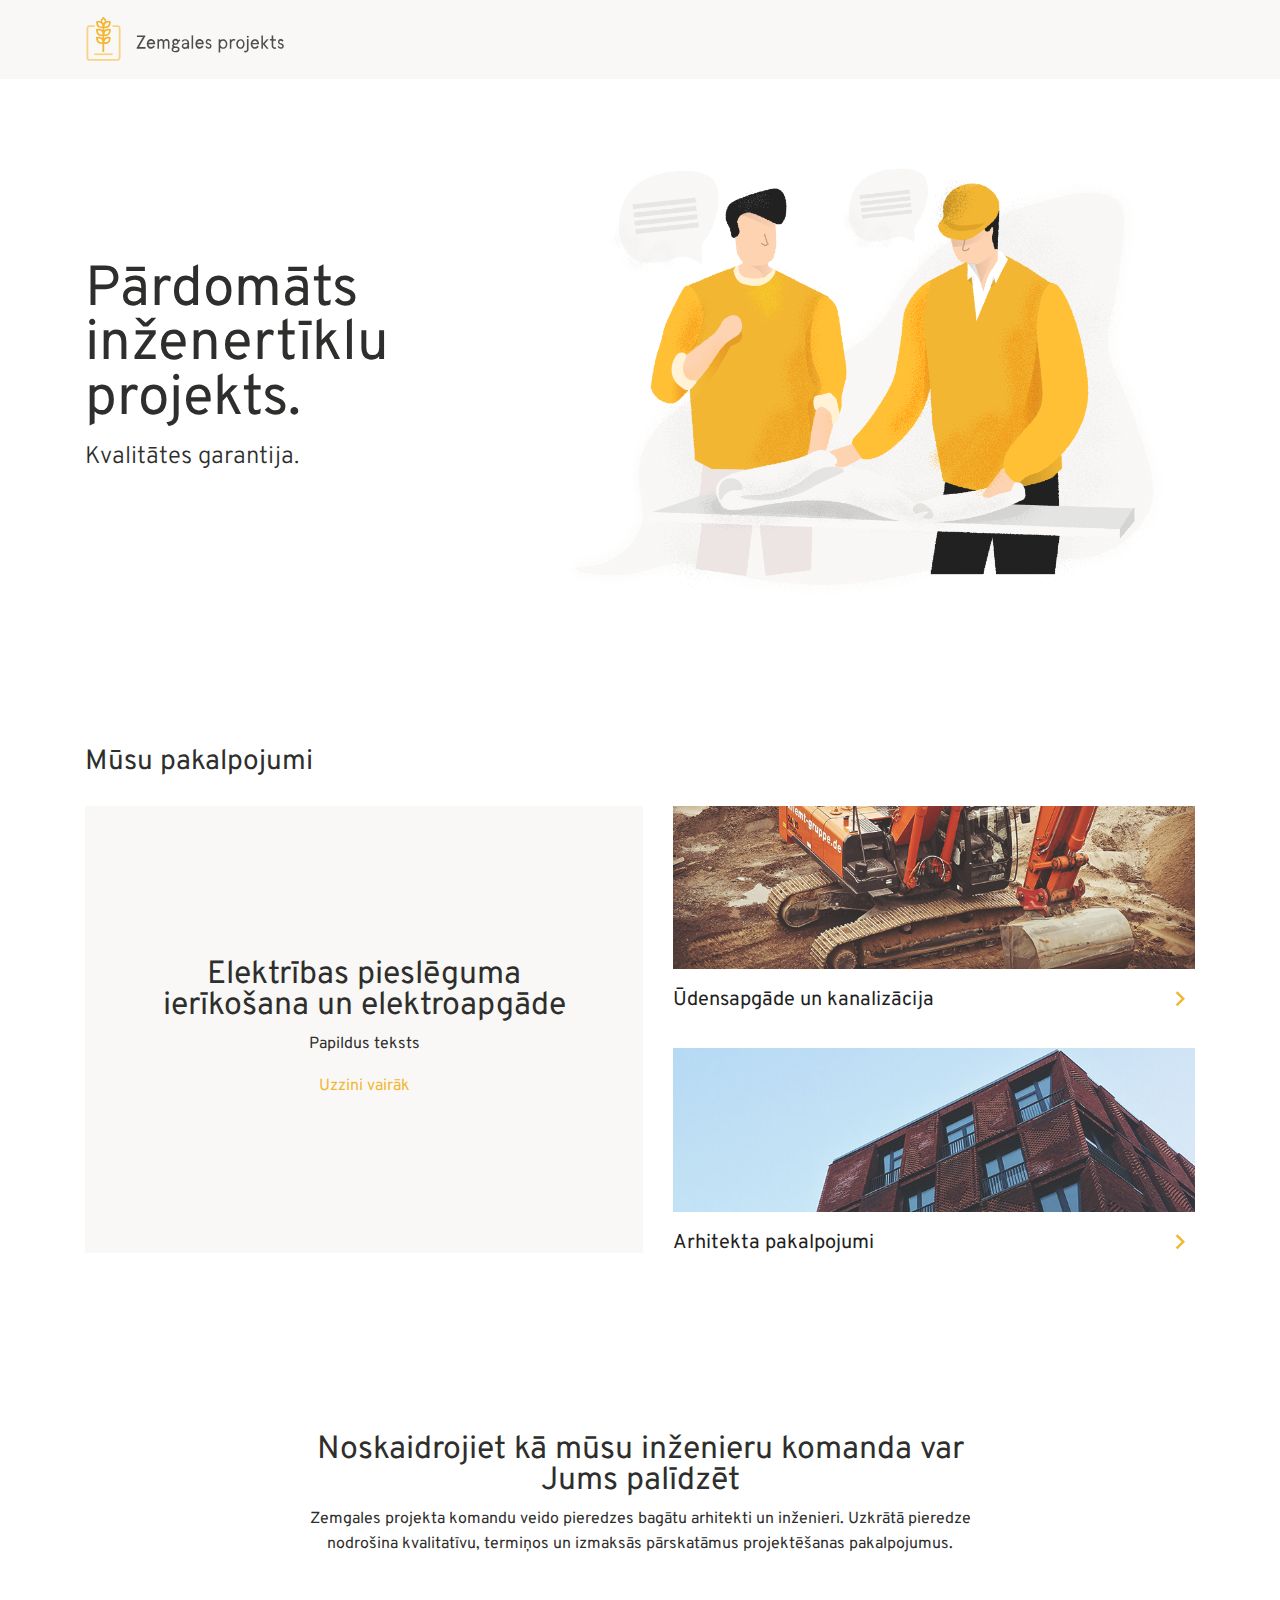
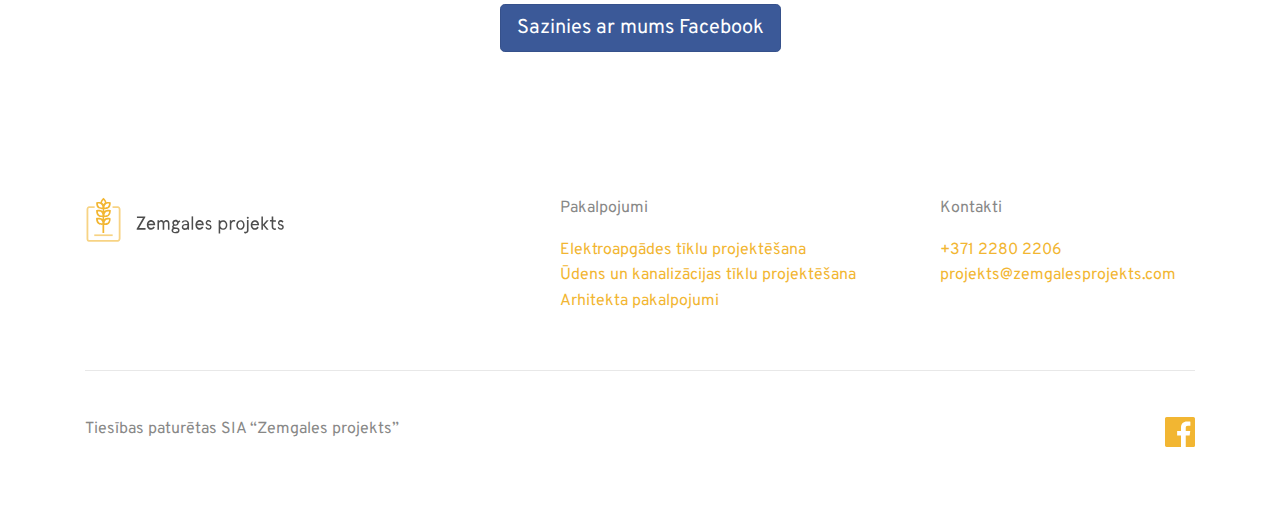
==== docs/index.html @ b4f13777 "1ver" ====
<!DOCTYPE html>
<html lang="lv">

<head>
    <meta charset="utf-8">
    <meta name="viewport" content="width=device-width, initial-scale=1, shrink-to-fit=no">

    <link rel="stylesheet" href="resursi/css/main-style.css">
    <!-- End of Bootstrap stylesheet -->

    <link href="https://fonts.googleapis.com/css?family=Overpass+Mono|Overpass:400,700&amp;subset=latin-ext" rel="stylesheet">
    <!-- End of Google fonts -->

    <title>SIA Zemgales Projekts — Inženiertīklu projektēšana un arhitektūra</title>
    <meta name="description" content="Projektēšanas birojs Jelgavā. Elektroapgādes projektēšana. Ūdens un kanalizācijas tīklu projektēšana. Sertificēta arhitekta pakalpojumi.">
    <meta name="robots" content="index,follow">

</head>

<body>
    <nav class="navbar navbar-expand-lg navbar-light bg-light">
        <div class="container">
            <a class="navbar-brand" href="#">
            <img src="resursi/atteli/logotips-zemgales-projekts.svg" width="200" height="auto" alt="Zemgles projekts - inženiertīklu projektēšanas birojs">
            </a>
        </div>
    </nav>
    <!-- Desktop navigation -->
    <section class="hero">
        <div class="container">
            <div class="row align-items-center">
                <div class="col-12 col-md-5">
                    <h1>Pārdomāts inženertīklu projekts.</h1>
                    <p class="lead">Kvalitātes garantija.</p>
                </div>
                <div class="col-12 col-md-7"><img src="resursi/atteli/Zemgales-projekts-projektesanas-birojs.png" class="img-fluid" alt=""></div>
            </div>
        </div>
    </section>
    <!-- Ievada bloka beigas -->
    <section class="services">
        <div class="container">
            <h5 class="pb-3">Mūsu pakalpojumi</h5>
            <div class="d-flex flex-wrap flex-lg-nowrap align-items-start">
                <div class="service-box">
                    <div class="service-box--text text-center">
                        <h4>
                            Elektrības pieslēguma ierīkošana un elektroapgāde
                        </h4>
                        <p>Papildus teksts</p>
                        <a href="">Uzzini vairāk</a>
                    </div>
                </div>
                <div class="d-inline-flex flex-column ml-lg-4">
                    <div class="">
                        <figure class="figure">
                            <img src="resursi/atteli/zp-udens-kanalizacija-mazs.jpg" class="figure-img img-fluid pb-1" alt="Ūdensapgāde un kanalizācija">
                            <a href="" class="text-dark">
                                <p class="service-title">Ūdensapgāde un kanalizācija
                                    <span class="float-right align-top">
                                    <svg width="30" height="30" version="1.1" baseprofile="tiny" id="arrow-icon" xmlns="http://www.w3.org/2000/svg" xmlns:xlink="http://www.w3.org/1999/xlink" x="0px" y="0px" viewbox="0 0 24 24" xml:space="preserve">
                                    <path fill="#F2B632" d="M8.6,16.3l4.6-4.6L8.6,7.2L10,5.8l6,6l-6,6L8.6,16.3z"/>
                                    </svg>
                                </span>
                                </p>
                            </a>
                        </figure>
                    </div>
                    <div class="">
                        <figure class="figure">
                            <img src="resursi/atteli/zp-arhitekta-pakalpojumi-mazs.jpg" class="figure-img img-fluid pb-1" alt="Arhitekta pakalpojumi">
                            <a href="" class="text-dark">
                                <p class="service-title">Arhitekta pakalpojumi
                                    <span class="float-right align-top">
                                    <svg width="30" height="30" version="1.1" baseprofile="tiny" id="arrow-icon-2" xmlns="http://www.w3.org/2000/svg" xmlns:xlink="http://www.w3.org/1999/xlink" x="0px" y="0px" viewbox="0 0 24 24" xml:space="preserve">
                                    <path fill="#F2B632" d="M8.6,16.3l4.6-4.6L8.6,7.2L10,5.8l6,6l-6,6L8.6,16.3z"/>
                                    </svg>
                                </span>
                                </p>
                            </a>
                        </figure>
                    </div>
                </div>
            </div>
        </div>
    </section>
    <!-- Pakalpojumu bloka beigas -->
    <section class="cta">
        <div class="container">
            <div class="row justify-content-center">
                <div class="col-12 col-md-8 text-center">
                    <h4>Noskaidrojiet kā mūsu inženieru komanda var Jums palīdzēt</h4>
                    <p>Zemgales projekta komandu veido pieredzes bagātu arhitekti un inženieri. Uzkrātā pieredze nodrošina kvalitatīvu, termiņos un izmaksās pārskatāmus projektēšanas pakalpojumus.</p>
                    <a href="https://www.facebook.com/zemgalesprojekts/" class="btn btn-facebook btn-lg mt-md-4" role="button">Sazinies ar mums Facebook</a>
                </div>
            </div>
        </div>
    </section>
    <!-- Aicinājuma bloka beigas -->
    <footer>
        <div class="container">
            <div class="row pb-4">
                <div class="col-12 col-lg-5 pb-4">
                    <img src="resursi/atteli/logotips-zemgales-projekts.svg" class="img-fluid" alt="Zemgales projekts" width="200" height="auto">
                </div>
                <div class="col-12 col-lg-4 pb-2">
                    <p class="text-secondary">Pakalpojumi</p>
                    <a href="">Elektroapgādes tīklu projektēšana</a><br>
                    <a href="">Ūdens un kanalizācijas tīklu projektēšana</a><br>
                    <a href="">Arhitekta pakalpojumi</a>
                </div>
                <div class="col-12 col-lg-3 pb-2">
                    <p class="text-secondary">Kontakti</p>
                    <a href="">+371 2280 2206</a><br>
                    <a href="">projekts@zemgalesprojekts.com</a>
                </div>
            </div>
            <hr>
            <div class="row pt-4">
                <div class="col-10">
                    <p class="text-secondary">Tiesības paturētas SIA “Zemgales projekts”</p>
                </div>
                <div class="col-2 text-right">
                    <a href="">
                    <img src="resursi/atteli/facebook.svg" class="text-primary" width="30" alt="Zemgales Projekts Facebook lapa">
                    </a>
                </div>
            </div>
        </div>
    </footer>
</body>

</html>
---- docs/resursi/css/main-style.css ----
/*
* Orson http://en.orson.io , autreplanete http://www.autreplanete.com/ 
*  
**/

/*!
 * Bootstrap v4.0.0-beta (https://getbootstrap.com)
 * Copyright 2011-2017 The Bootstrap Authors
 * Copyright 2011-2017 Twitter, Inc.
 * Licensed under MIT (https://github.com/twbs/bootstrap/blob/master/LICENSE)
 */

html {
    -webkit-box-sizing: border-box;
    box-sizing: border-box;
    font-family: 'Overpass', sans-serif;
    line-height: 1.15;
    -webkit-text-size-adjust: 100%;
    -ms-text-size-adjust: 100%;
    -ms-overflow-style: scrollbar;
    -webkit-tap-highlight-color: transparent;
}

*,
*::before,
*::after {
    -webkit-box-sizing: inherit;
    box-sizing: inherit;
}

/*
@-ms-viewport {
    width: device-width;
}
*/

article,
aside,
dialog,
figcaption,
figure,
footer,
header,
hgroup,
main,
nav,
section {
    display: block;
}

body {
    margin: 0;
    font-family: 'Overpass', sans-serif;
    font-size: 1rem;
    font-weight: normal;
    line-height: 1.6;
    color: #2e2e2d;
    background-color: #fff;
}

[tabindex="-1"]:focus {
    outline: none !important;
}

hr {
    -webkit-box-sizing: content-box;
    box-sizing: content-box;
    height: 0;
    overflow: visible;
}

h1,
h2,
h3,
h4,
h5,
h6 {
    margin-top: 0;
    margin-bottom: .5rem;
}

p {
    margin-top: 0;
    margin-bottom: 1rem;
}

abbr[title],
abbr[data-original-title] {
    text-decoration: underline;
    -webkit-text-decoration: underline dotted;
    text-decoration: underline dotted;
    cursor: help;
    border-bottom: 0;
}

address {
    margin-bottom: 1rem;
    font-style: normal;
    line-height: inherit;
}

ol,
ul,
dl {
    margin-top: 0;
    margin-bottom: 1rem;
}

ol ol,
ul ul,
ol ul,
ul ol {
    margin-bottom: 0;
}

dt {
    font-weight: bold;
}

dd {
    margin-bottom: .5rem;
    margin-left: 0;
}

blockquote {
    margin: 0 0 1rem;
}

dfn {
    font-style: italic;
}

b,
strong {
    font-weight: bolder;
}

small {
    font-size: 80%;
}

sub,
sup {
    position: relative;
    font-size: 75%;
    line-height: 0;
    vertical-align: baseline;
}

sub {
    bottom: -.25em;
}

sup {
    top: -.5em;
}

a {
    color: #f2b632;
    text-decoration: none;
    background-color: transparent;
    -webkit-text-decoration-skip: objects;
}

a:hover {
    color: #cb8f0d;
    text-decoration: underline;
}

a:not([href]):not([tabindex]) {
    color: inherit;
    text-decoration: none;
}

a:not([href]):not([tabindex]):focus,
a:not([href]):not([tabindex]):hover {
    color: inherit;
    text-decoration: none;
}

a:not([href]):not([tabindex]):focus {
    outline: 0;
}

pre,
code,
kbd,
samp {
    font-family: monospace, monospace;
    font-size: 1em;
}

pre {
    margin-top: 0;
    margin-bottom: 1rem;
    overflow: auto;
}

figure {
    margin: 0 0 1rem;
}

img {
    vertical-align: middle;
    border-style: none;
}

svg:not(:root) {
    overflow: hidden;
}

a,
area,
button,
[role="button"],
input,
label,
select,
summary,
textarea {
    -ms-touch-action: manipulation;
    touch-action: manipulation;
}

table {
    border-collapse: collapse;
}

caption {
    padding-top: 0.75rem;
    padding-bottom: 0.75rem;
    color: #888887;
    text-align: left;
    caption-side: bottom;
}

th {
    text-align: left;
}

label {
    display: inline-block;
    margin-bottom: .5rem;
}

button:focus {
    outline: 1px dotted;
    outline: 5px auto -webkit-focus-ring-color;
}

input,
button,
select,
optgroup,
textarea {
    margin: 0;
    font-family: inherit;
    font-size: inherit;
    line-height: inherit;
}

button,
input {
    overflow: visible;
}

button,
select {
    text-transform: none;
}

button,
html [type="button"],
[type="reset"],
[type="submit"] {
    -webkit-appearance: button;
}

button::-moz-focus-inner,
[type="button"]::-moz-focus-inner,
[type="reset"]::-moz-focus-inner,
[type="submit"]::-moz-focus-inner {
    padding: 0;
    border-style: none;
}

input[type="radio"],
input[type="checkbox"] {
    -webkit-box-sizing: border-box;
    box-sizing: border-box;
    padding: 0;
}

input[type="date"],
input[type="time"],
input[type="datetime-local"],
input[type="month"] {
    -webkit-appearance: listbox;
}

textarea {
    overflow: auto;
    resize: vertical;
}

fieldset {
    min-width: 0;
    padding: 0;
    margin: 0;
    border: 0;
}

legend {
    display: block;
    width: 100%;
    max-width: 100%;
    padding: 0;
    margin-bottom: .5rem;
    font-size: 1.5rem;
    line-height: inherit;
    color: inherit;
    white-space: normal;
}

progress {
    vertical-align: baseline;
}

[type="number"]::-webkit-inner-spin-button,
[type="number"]::-webkit-outer-spin-button {
    height: auto;
}

[type="search"] {
    outline-offset: -2px;
    -webkit-appearance: none;
}

[type="search"]::-webkit-search-cancel-button,
[type="search"]::-webkit-search-decoration {
    -webkit-appearance: none;
}

::-webkit-file-upload-button {
    font: inherit;
    -webkit-appearance: button;
}

output {
    display: inline-block;
}

summary {
    display: list-item;
}

template {
    display: none;
}

[hidden] {
    display: none !important;
}

h1,
h2,
h3,
h4,
h5,
h6,
.h1,
.h2,
.h3,
.h4,
.h5,
.h6 {
    margin-bottom: 0.625rem;
    font-family: inherit;
    font-weight: 400;
    line-height: 0.9725;
    color: inherit;
}

h1,
.h1 {
    font-size: 3.525rem;
}

h2,
.h2 {
    font-size: 3.125rem;
}

h3,
.h3 {
    font-size: 2.75rem;
}

h4,
.h4 {
    font-size: 2rem;
}

h5,
.h5 {
    font-size: 1.75rem;
}

h6,
.h6 {
    font-size: 1rem;
}

.lead {
    font-size: 1.5rem;
    font-weight: 300;
}

.display-1 {
    font-size: 6rem;
    font-weight: 300;
    line-height: 0.875;
}

.display-2 {
    font-size: 5.5rem;
    font-weight: 300;
    line-height: 0.875;
}

.display-3 {
    font-size: 4.5rem;
    font-weight: 300;
    line-height: 0.875;
}

.display-4 {
    font-size: 3.5rem;
    font-weight: 300;
    line-height: 0.875;
}

hr {
    margin-top: 1rem;
    margin-bottom: 1rem;
    border: 0;
    border-top: 1px solid rgba(33, 33, 33, 0.1);
}

small,
.small {
    font-size: 80%;
    font-weight: normal;
}

mark,
.mark {
    padding: 0.2em;
    background-color: #fcf8e3;
}

.list-unstyled {
    padding-left: 0;
    list-style: none;
}

.list-inline {
    padding-left: 0;
    list-style: none;
}

.list-inline-item {
    display: inline-block;
}

.list-inline-item:not(:last-child) {
    margin-right: 5px;
}

.initialism {
    font-size: 90%;
    text-transform: uppercase;
}

.blockquote {
    margin-bottom: 1.25rem;
    font-size: 1.25rem;
}

.blockquote-footer {
    display: block;
    font-size: 80%;
    color: #888887;
}

.blockquote-footer::before {
    content: "\2014 \00A0";
}

.img-fluid {
    max-width: 100%;
    height: auto;
}

.img-thumbnail {
    padding: 0.25rem;
    background-color: #fff;
    border: 1px solid #ddd;
    border-radius: 0.25rem;
    -webkit-transition: all 0.2s ease-in-out;
    -o-transition: all 0.2s ease-in-out;
    transition: all 0.2s ease-in-out;
    max-width: 100%;
    height: auto;
}

.figure {
    display: inline-block;
}

.figure-img {
    margin-bottom: 0.625rem;
    line-height: 1;
}

.figure-caption {
    font-size: 90%;
    color: #888887;
}

code,
kbd,
pre,
samp {
    font-family: 'Overpass Mono', monospace;
    ;
}

code {
    padding: 0.4rem 0.6rem;
    font-size: 90%;
    color: #bd4147;
    background-color: #f9f8f6;
    border-radius: 0.25rem;
}

a > code {
    padding: 0;
    color: inherit;
    background-color: inherit;
}

kbd {
    padding: 0.4rem 0.6rem;
    font-size: 90%;
    color: #fff;
    background-color: #2e2e2d;
    border-radius: 0.2rem;
}

kbd kbd {
    padding: 0;
    font-size: 100%;
    font-weight: bold;
}

pre {
    display: block;
    margin-top: 0;
    margin-bottom: 1rem;
    font-size: 90%;
    color: #2e2e2d;
}

pre code {
    padding: 0;
    font-size: inherit;
    color: inherit;
    background-color: transparent;
    border-radius: 0;
}

.pre-scrollable {
    max-height: 340px;
    overflow-y: scroll;
}

.container {
    margin-right: auto;
    margin-left: auto;
    padding-right: 15px;
    padding-left: 15px;
    width: 100%;
}

@media (min-width: 576px) {
    .container {
        max-width: 540px;
    }
}

@media (min-width: 768px) {
    .container {
        max-width: 720px;
    }
}

@media (min-width: 992px) {
    .container {
        max-width: 960px;
    }
}

@media (min-width: 1200px) {
    .container {
        max-width: 1140px;
    }
}

.container-fluid {
    width: 100%;
    margin-right: auto;
    margin-left: auto;
    padding-right: 15px;
    padding-left: 15px;
    width: 100%;
}

.row {
    display: -webkit-box;
    display: -ms-flexbox;
    display: flex;
    -ms-flex-wrap: wrap;
    flex-wrap: wrap;
    margin-right: -15px;
    margin-left: -15px;
}

.no-gutters {
    margin-right: 0;
    margin-left: 0;
}

.no-gutters > .col,
.no-gutters > [class*="col-"] {
    padding-right: 0;
    padding-left: 0;
}

.col-1,
.col-2,
.col-3,
.col-4,
.col-5,
.col-6,
.col-7,
.col-8,
.col-9,
.col-10,
.col-11,
.col-12,
.col,
.col-auto,
.col-sm-1,
.col-sm-2,
.col-sm-3,
.col-sm-4,
.col-sm-5,
.col-sm-6,
.col-sm-7,
.col-sm-8,
.col-sm-9,
.col-sm-10,
.col-sm-11,
.col-sm-12,
.col-sm,
.col-sm-auto,
.col-md-1,
.col-md-2,
.col-md-3,
.col-md-4,
.col-md-5,
.col-md-6,
.col-md-7,
.col-md-8,
.col-md-9,
.col-md-10,
.col-md-11,
.col-md-12,
.col-md,
.col-md-auto,
.col-lg-1,
.col-lg-2,
.col-lg-3,
.col-lg-4,
.col-lg-5,
.col-lg-6,
.col-lg-7,
.col-lg-8,
.col-lg-9,
.col-lg-10,
.col-lg-11,
.col-lg-12,
.col-lg,
.col-lg-auto,
.col-xl-1,
.col-xl-2,
.col-xl-3,
.col-xl-4,
.col-xl-5,
.col-xl-6,
.col-xl-7,
.col-xl-8,
.col-xl-9,
.col-xl-10,
.col-xl-11,
.col-xl-12,
.col-xl,
.col-xl-auto {
    position: relative;
    width: 100%;
    min-height: 1px;
    padding-right: 15px;
    padding-left: 15px;
}

.col {
    -ms-flex-preferred-size: 0;
    flex-basis: 0;
    -webkit-box-flex: 1;
    -ms-flex-positive: 1;
    flex-grow: 1;
    max-width: 100%;
}

.col-auto {
    -webkit-box-flex: 0;
    -ms-flex: 0 0 auto;
    flex: 0 0 auto;
    width: auto;
    max-width: none;
}

.col-1 {
    -webkit-box-flex: 0;
    -ms-flex: 0 0 8.33333%;
    flex: 0 0 8.33333%;
    max-width: 8.33333%;
}

.col-2 {
    -webkit-box-flex: 0;
    -ms-flex: 0 0 16.66667%;
    flex: 0 0 16.66667%;
    max-width: 16.66667%;
}

.col-3 {
    -webkit-box-flex: 0;
    -ms-flex: 0 0 25%;
    flex: 0 0 25%;
    max-width: 25%;
}

.col-4 {
    -webkit-box-flex: 0;
    -ms-flex: 0 0 33.33333%;
    flex: 0 0 33.33333%;
    max-width: 33.33333%;
}

.col-5 {
    -webkit-box-flex: 0;
    -ms-flex: 0 0 41.66667%;
    flex: 0 0 41.66667%;
    max-width: 41.66667%;
}

.col-6 {
    -webkit-box-flex: 0;
    -ms-flex: 0 0 50%;
    flex: 0 0 50%;
    max-width: 50%;
}

.col-7 {
    -webkit-box-flex: 0;
    -ms-flex: 0 0 58.33333%;
    flex: 0 0 58.33333%;
    max-width: 58.33333%;
}

.col-8 {
    -webkit-box-flex: 0;
    -ms-flex: 0 0 66.66667%;
    flex: 0 0 66.66667%;
    max-width: 66.66667%;
}

.col-9 {
    -webkit-box-flex: 0;
    -ms-flex: 0 0 75%;
    flex: 0 0 75%;
    max-width: 75%;
}

.col-10 {
    -webkit-box-flex: 0;
    -ms-flex: 0 0 83.33333%;
    flex: 0 0 83.33333%;
    max-width: 83.33333%;
}

.col-11 {
    -webkit-box-flex: 0;
    -ms-flex: 0 0 91.66667%;
    flex: 0 0 91.66667%;
    max-width: 91.66667%;
}

.col-12 {
    -webkit-box-flex: 0;
    -ms-flex: 0 0 100%;
    flex: 0 0 100%;
    max-width: 100%;
}

.order-1 {
    -webkit-box-ordinal-group: 2;
    -ms-flex-order: 1;
    order: 1;
}

.order-2 {
    -webkit-box-ordinal-group: 3;
    -ms-flex-order: 2;
    order: 2;
}

.order-3 {
    -webkit-box-ordinal-group: 4;
    -ms-flex-order: 3;
    order: 3;
}

.order-4 {
    -webkit-box-ordinal-group: 5;
    -ms-flex-order: 4;
    order: 4;
}

.order-5 {
    -webkit-box-ordinal-group: 6;
    -ms-flex-order: 5;
    order: 5;
}

.order-6 {
    -webkit-box-ordinal-group: 7;
    -ms-flex-order: 6;
    order: 6;
}

.order-7 {
    -webkit-box-ordinal-group: 8;
    -ms-flex-order: 7;
    order: 7;
}

.order-8 {
    -webkit-box-ordinal-group: 9;
    -ms-flex-order: 8;
    order: 8;
}

.order-9 {
    -webkit-box-ordinal-group: 10;
    -ms-flex-order: 9;
    order: 9;
}

.order-10 {
    -webkit-box-ordinal-group: 11;
    -ms-flex-order: 10;
    order: 10;
}

.order-11 {
    -webkit-box-ordinal-group: 12;
    -ms-flex-order: 11;
    order: 11;
}

.order-12 {
    -webkit-box-ordinal-group: 13;
    -ms-flex-order: 12;
    order: 12;
}

@media (min-width: 576px) {
    .col-sm {
        -ms-flex-preferred-size: 0;
        flex-basis: 0;
        -webkit-box-flex: 1;
        -ms-flex-positive: 1;
        flex-grow: 1;
        max-width: 100%;
    }
    .col-sm-auto {
        -webkit-box-flex: 0;
        -ms-flex: 0 0 auto;
        flex: 0 0 auto;
        width: auto;
        max-width: none;
    }
    .col-sm-1 {
        -webkit-box-flex: 0;
        -ms-flex: 0 0 8.33333%;
        flex: 0 0 8.33333%;
        max-width: 8.33333%;
    }
    .col-sm-2 {
        -webkit-box-flex: 0;
        -ms-flex: 0 0 16.66667%;
        flex: 0 0 16.66667%;
        max-width: 16.66667%;
    }
    .col-sm-3 {
        -webkit-box-flex: 0;
        -ms-flex: 0 0 25%;
        flex: 0 0 25%;
        max-width: 25%;
    }
    .col-sm-4 {
        -webkit-box-flex: 0;
        -ms-flex: 0 0 33.33333%;
        flex: 0 0 33.33333%;
        max-width: 33.33333%;
    }
    .col-sm-5 {
        -webkit-box-flex: 0;
        -ms-flex: 0 0 41.66667%;
        flex: 0 0 41.66667%;
        max-width: 41.66667%;
    }
    .col-sm-6 {
        -webkit-box-flex: 0;
        -ms-flex: 0 0 50%;
        flex: 0 0 50%;
        max-width: 50%;
    }
    .col-sm-7 {
        -webkit-box-flex: 0;
        -ms-flex: 0 0 58.33333%;
        flex: 0 0 58.33333%;
        max-width: 58.33333%;
    }
    .col-sm-8 {
        -webkit-box-flex: 0;
        -ms-flex: 0 0 66.66667%;
        flex: 0 0 66.66667%;
        max-width: 66.66667%;
    }
    .col-sm-9 {
        -webkit-box-flex: 0;
        -ms-flex: 0 0 75%;
        flex: 0 0 75%;
        max-width: 75%;
    }
    .col-sm-10 {
        -webkit-box-flex: 0;
        -ms-flex: 0 0 83.33333%;
        flex: 0 0 83.33333%;
        max-width: 83.33333%;
    }
    .col-sm-11 {
        -webkit-box-flex: 0;
        -ms-flex: 0 0 91.66667%;
        flex: 0 0 91.66667%;
        max-width: 91.66667%;
    }
    .col-sm-12 {
        -webkit-box-flex: 0;
        -ms-flex: 0 0 100%;
        flex: 0 0 100%;
        max-width: 100%;
    }
    .order-sm-1 {
        -webkit-box-ordinal-group: 2;
        -ms-flex-order: 1;
        order: 1;
    }
    .order-sm-2 {
        -webkit-box-ordinal-group: 3;
        -ms-flex-order: 2;
        order: 2;
    }
    .order-sm-3 {
        -webkit-box-ordinal-group: 4;
        -ms-flex-order: 3;
        order: 3;
    }
    .order-sm-4 {
        -webkit-box-ordinal-group: 5;
        -ms-flex-order: 4;
        order: 4;
    }
    .order-sm-5 {
        -webkit-box-ordinal-group: 6;
        -ms-flex-order: 5;
        order: 5;
    }
    .order-sm-6 {
        -webkit-box-ordinal-group: 7;
        -ms-flex-order: 6;
        order: 6;
    }
    .order-sm-7 {
        -webkit-box-ordinal-group: 8;
        -ms-flex-order: 7;
        order: 7;
    }
    .order-sm-8 {
        -webkit-box-ordinal-group: 9;
        -ms-flex-order: 8;
        order: 8;
    }
    .order-sm-9 {
        -webkit-box-ordinal-group: 10;
        -ms-flex-order: 9;
        order: 9;
    }
    .order-sm-10 {
        -webkit-box-ordinal-group: 11;
        -ms-flex-order: 10;
        order: 10;
    }
    .order-sm-11 {
        -webkit-box-ordinal-group: 12;
        -ms-flex-order: 11;
        order: 11;
    }
    .order-sm-12 {
        -webkit-box-ordinal-group: 13;
        -ms-flex-order: 12;
        order: 12;
    }
}

@media (min-width: 768px) {
    .col-md {
        -ms-flex-preferred-size: 0;
        flex-basis: 0;
        -webkit-box-flex: 1;
        -ms-flex-positive: 1;
        flex-grow: 1;
        max-width: 100%;
    }
    .col-md-auto {
        -webkit-box-flex: 0;
        -ms-flex: 0 0 auto;
        flex: 0 0 auto;
        width: auto;
        max-width: none;
    }
    .col-md-1 {
        -webkit-box-flex: 0;
        -ms-flex: 0 0 8.33333%;
        flex: 0 0 8.33333%;
        max-width: 8.33333%;
    }
    .col-md-2 {
        -webkit-box-flex: 0;
        -ms-flex: 0 0 16.66667%;
        flex: 0 0 16.66667%;
        max-width: 16.66667%;
    }
    .col-md-3 {
        -webkit-box-flex: 0;
        -ms-flex: 0 0 25%;
        flex: 0 0 25%;
        max-width: 25%;
    }
    .col-md-4 {
        -webkit-box-flex: 0;
        -ms-flex: 0 0 33.33333%;
        flex: 0 0 33.33333%;
        max-width: 33.33333%;
    }
    .col-md-5 {
        -webkit-box-flex: 0;
        -ms-flex: 0 0 41.66667%;
        flex: 0 0 41.66667%;
        max-width: 41.66667%;
    }
    .col-md-6 {
        -webkit-box-flex: 0;
        -ms-flex: 0 0 50%;
        flex: 0 0 50%;
        max-width: 50%;
    }
    .col-md-7 {
        -webkit-box-flex: 0;
        -ms-flex: 0 0 58.33333%;
        flex: 0 0 58.33333%;
        max-width: 58.33333%;
    }
    .col-md-8 {
        -webkit-box-flex: 0;
        -ms-flex: 0 0 66.66667%;
        flex: 0 0 66.66667%;
        max-width: 66.66667%;
    }
    .col-md-9 {
        -webkit-box-flex: 0;
        -ms-flex: 0 0 75%;
        flex: 0 0 75%;
        max-width: 75%;
    }
    .col-md-10 {
        -webkit-box-flex: 0;
        -ms-flex: 0 0 83.33333%;
        flex: 0 0 83.33333%;
        max-width: 83.33333%;
    }
    .col-md-11 {
        -webkit-box-flex: 0;
        -ms-flex: 0 0 91.66667%;
        flex: 0 0 91.66667%;
        max-width: 91.66667%;
    }
    .col-md-12 {
        -webkit-box-flex: 0;
        -ms-flex: 0 0 100%;
        flex: 0 0 100%;
        max-width: 100%;
    }
    .order-md-1 {
        -webkit-box-ordinal-group: 2;
        -ms-flex-order: 1;
        order: 1;
    }
    .order-md-2 {
        -webkit-box-ordinal-group: 3;
        -ms-flex-order: 2;
        order: 2;
    }
    .order-md-3 {
        -webkit-box-ordinal-group: 4;
        -ms-flex-order: 3;
        order: 3;
    }
    .order-md-4 {
        -webkit-box-ordinal-group: 5;
        -ms-flex-order: 4;
        order: 4;
    }
    .order-md-5 {
        -webkit-box-ordinal-group: 6;
        -ms-flex-order: 5;
        order: 5;
    }
    .order-md-6 {
        -webkit-box-ordinal-group: 7;
        -ms-flex-order: 6;
        order: 6;
    }
    .order-md-7 {
        -webkit-box-ordinal-group: 8;
        -ms-flex-order: 7;
        order: 7;
    }
    .order-md-8 {
        -webkit-box-ordinal-group: 9;
        -ms-flex-order: 8;
        order: 8;
    }
    .order-md-9 {
        -webkit-box-ordinal-group: 10;
        -ms-flex-order: 9;
        order: 9;
    }
    .order-md-10 {
        -webkit-box-ordinal-group: 11;
        -ms-flex-order: 10;
        order: 10;
    }
    .order-md-11 {
        -webkit-box-ordinal-group: 12;
        -ms-flex-order: 11;
        order: 11;
    }
    .order-md-12 {
        -webkit-box-ordinal-group: 13;
        -ms-flex-order: 12;
        order: 12;
    }
}

@media (min-width: 992px) {
    .col-lg {
        -ms-flex-preferred-size: 0;
        flex-basis: 0;
        -webkit-box-flex: 1;
        -ms-flex-positive: 1;
        flex-grow: 1;
        max-width: 100%;
    }
    .col-lg-auto {
        -webkit-box-flex: 0;
        -ms-flex: 0 0 auto;
        flex: 0 0 auto;
        width: auto;
        max-width: none;
    }
    .col-lg-1 {
        -webkit-box-flex: 0;
        -ms-flex: 0 0 8.33333%;
        flex: 0 0 8.33333%;
        max-width: 8.33333%;
    }
    .col-lg-2 {
        -webkit-box-flex: 0;
        -ms-flex: 0 0 16.66667%;
        flex: 0 0 16.66667%;
        max-width: 16.66667%;
    }
    .col-lg-3 {
        -webkit-box-flex: 0;
        -ms-flex: 0 0 25%;
        flex: 0 0 25%;
        max-width: 25%;
    }
    .col-lg-4 {
        -webkit-box-flex: 0;
        -ms-flex: 0 0 33.33333%;
        flex: 0 0 33.33333%;
        max-width: 33.33333%;
    }
    .col-lg-5 {
        -webkit-box-flex: 0;
        -ms-flex: 0 0 41.66667%;
        flex: 0 0 41.66667%;
        max-width: 41.66667%;
    }
    .col-lg-6 {
        -webkit-box-flex: 0;
        -ms-flex: 0 0 50%;
        flex: 0 0 50%;
        max-width: 50%;
    }
    .col-lg-7 {
        -webkit-box-flex: 0;
        -ms-flex: 0 0 58.33333%;
        flex: 0 0 58.33333%;
        max-width: 58.33333%;
    }
    .col-lg-8 {
        -webkit-box-flex: 0;
        -ms-flex: 0 0 66.66667%;
        flex: 0 0 66.66667%;
        max-width: 66.66667%;
    }
    .col-lg-9 {
        -webkit-box-flex: 0;
        -ms-flex: 0 0 75%;
        flex: 0 0 75%;
        max-width: 75%;
    }
    .col-lg-10 {
        -webkit-box-flex: 0;
        -ms-flex: 0 0 83.33333%;
        flex: 0 0 83.33333%;
        max-width: 83.33333%;
    }
    .col-lg-11 {
        -webkit-box-flex: 0;
        -ms-flex: 0 0 91.66667%;
        flex: 0 0 91.66667%;
        max-width: 91.66667%;
    }
    .col-lg-12 {
        -webkit-box-flex: 0;
        -ms-flex: 0 0 100%;
        flex: 0 0 100%;
        max-width: 100%;
    }
    .order-lg-1 {
        -webkit-box-ordinal-group: 2;
        -ms-flex-order: 1;
        order: 1;
    }
    .order-lg-2 {
        -webkit-box-ordinal-group: 3;
        -ms-flex-order: 2;
        order: 2;
    }
    .order-lg-3 {
        -webkit-box-ordinal-group: 4;
        -ms-flex-order: 3;
        order: 3;
    }
    .order-lg-4 {
        -webkit-box-ordinal-group: 5;
        -ms-flex-order: 4;
        order: 4;
    }
    .order-lg-5 {
        -webkit-box-ordinal-group: 6;
        -ms-flex-order: 5;
        order: 5;
    }
    .order-lg-6 {
        -webkit-box-ordinal-group: 7;
        -ms-flex-order: 6;
        order: 6;
    }
    .order-lg-7 {
        -webkit-box-ordinal-group: 8;
        -ms-flex-order: 7;
        order: 7;
    }
    .order-lg-8 {
        -webkit-box-ordinal-group: 9;
        -ms-flex-order: 8;
        order: 8;
    }
    .order-lg-9 {
        -webkit-box-ordinal-group: 10;
        -ms-flex-order: 9;
        order: 9;
    }
    .order-lg-10 {
        -webkit-box-ordinal-group: 11;
        -ms-flex-order: 10;
        order: 10;
    }
    .order-lg-11 {
        -webkit-box-ordinal-group: 12;
        -ms-flex-order: 11;
        order: 11;
    }
    .order-lg-12 {
        -webkit-box-ordinal-group: 13;
        -ms-flex-order: 12;
        order: 12;
    }
}

@media (min-width: 1200px) {
    .col-xl {
        -ms-flex-preferred-size: 0;
        flex-basis: 0;
        -webkit-box-flex: 1;
        -ms-flex-positive: 1;
        flex-grow: 1;
        max-width: 100%;
    }
    .col-xl-auto {
        -webkit-box-flex: 0;
        -ms-flex: 0 0 auto;
        flex: 0 0 auto;
        width: auto;
        max-width: none;
    }
    .col-xl-1 {
        -webkit-box-flex: 0;
        -ms-flex: 0 0 8.33333%;
        flex: 0 0 8.33333%;
        max-width: 8.33333%;
    }
    .col-xl-2 {
        -webkit-box-flex: 0;
        -ms-flex: 0 0 16.66667%;
        flex: 0 0 16.66667%;
        max-width: 16.66667%;
    }
    .col-xl-3 {
        -webkit-box-flex: 0;
        -ms-flex: 0 0 25%;
        flex: 0 0 25%;
        max-width: 25%;
    }
    .col-xl-4 {
        -webkit-box-flex: 0;
        -ms-flex: 0 0 33.33333%;
        flex: 0 0 33.33333%;
        max-width: 33.33333%;
    }
    .col-xl-5 {
        -webkit-box-flex: 0;
        -ms-flex: 0 0 41.66667%;
        flex: 0 0 41.66667%;
        max-width: 41.66667%;
    }
    .col-xl-6 {
        -webkit-box-flex: 0;
        -ms-flex: 0 0 50%;
        flex: 0 0 50%;
        max-width: 50%;
    }
    .col-xl-7 {
        -webkit-box-flex: 0;
        -ms-flex: 0 0 58.33333%;
        flex: 0 0 58.33333%;
        max-width: 58.33333%;
    }
    .col-xl-8 {
        -webkit-box-flex: 0;
        -ms-flex: 0 0 66.66667%;
        flex: 0 0 66.66667%;
        max-width: 66.66667%;
    }
    .col-xl-9 {
        -webkit-box-flex: 0;
        -ms-flex: 0 0 75%;
        flex: 0 0 75%;
        max-width: 75%;
    }
    .col-xl-10 {
        -webkit-box-flex: 0;
        -ms-flex: 0 0 83.33333%;
        flex: 0 0 83.33333%;
        max-width: 83.33333%;
    }
    .col-xl-11 {
        -webkit-box-flex: 0;
        -ms-flex: 0 0 91.66667%;
        flex: 0 0 91.66667%;
        max-width: 91.66667%;
    }
    .col-xl-12 {
        -webkit-box-flex: 0;
        -ms-flex: 0 0 100%;
        flex: 0 0 100%;
        max-width: 100%;
    }
    .order-xl-1 {
        -webkit-box-ordinal-group: 2;
        -ms-flex-order: 1;
        order: 1;
    }
    .order-xl-2 {
        -webkit-box-ordinal-group: 3;
        -ms-flex-order: 2;
        order: 2;
    }
    .order-xl-3 {
        -webkit-box-ordinal-group: 4;
        -ms-flex-order: 3;
        order: 3;
    }
    .order-xl-4 {
        -webkit-box-ordinal-group: 5;
        -ms-flex-order: 4;
        order: 4;
    }
    .order-xl-5 {
        -webkit-box-ordinal-group: 6;
        -ms-flex-order: 5;
        order: 5;
    }
    .order-xl-6 {
        -webkit-box-ordinal-group: 7;
        -ms-flex-order: 6;
        order: 6;
    }
    .order-xl-7 {
        -webkit-box-ordinal-group: 8;
        -ms-flex-order: 7;
        order: 7;
    }
    .order-xl-8 {
        -webkit-box-ordinal-group: 9;
        -ms-flex-order: 8;
        order: 8;
    }
    .order-xl-9 {
        -webkit-box-ordinal-group: 10;
        -ms-flex-order: 9;
        order: 9;
    }
    .order-xl-10 {
        -webkit-box-ordinal-group: 11;
        -ms-flex-order: 10;
        order: 10;
    }
    .order-xl-11 {
        -webkit-box-ordinal-group: 12;
        -ms-flex-order: 11;
        order: 11;
    }
    .order-xl-12 {
        -webkit-box-ordinal-group: 13;
        -ms-flex-order: 12;
        order: 12;
    }
}

.table {
    width: 100%;
    max-width: 100%;
    margin-bottom: 1.25rem;
    background-color: transparent;
}

.table th,
.table td {
    padding: 0.75rem;
    vertical-align: top;
    border-top: 1px solid #e3e2e0;
}

.table thead th {
    vertical-align: bottom;
    border-bottom: 2px solid #e3e2e0;
}

.table tbody + tbody {
    border-top: 2px solid #e3e2e0;
}

.table .table {
    background-color: #fff;
}

.table-sm th,
.table-sm td {
    padding: 0.3rem;
}

.table-bordered {
    border: 1px solid #e3e2e0;
}

.table-bordered th,
.table-bordered td {
    border: 1px solid #e3e2e0;
}

.table-bordered thead th,
.table-bordered thead td {
    border-bottom-width: 2px;
}

.table-striped tbody tr:nth-of-type(odd) {
    background-color: rgba(33, 33, 33, 0.05);
}

.table-hover tbody tr:hover {
    background-color: rgba(33, 33, 33, 0.075);
}

.table-primary,
.table-primary > th,
.table-primary > td {
    background-color: #fbebc6;
}

.table-hover .table-primary:hover {
    background-color: #f9e3ae;
}

.table-hover .table-primary:hover > td,
.table-hover .table-primary:hover > th {
    background-color: #f9e3ae;
}

.table-secondary,
.table-secondary > th,
.table-secondary > td {
    background-color: #dededd;
}

.table-hover .table-secondary:hover {
    background-color: #d1d1d0;
}

.table-hover .table-secondary:hover > td,
.table-hover .table-secondary:hover > th {
    background-color: #d1d1d0;
}

.table-success,
.table-success > th,
.table-success > td {
    background-color: #c9eeb8;
}

.table-hover .table-success:hover {
    background-color: #b9e9a3;
}

.table-hover .table-success:hover > td,
.table-hover .table-success:hover > th {
    background-color: #b9e9a3;
}

.table-info,
.table-info > th,
.table-info > td {
    background-color: #cfbbd6;
}

.table-hover .table-info:hover {
    background-color: #c4abcc;
}

.table-hover .table-info:hover > td,
.table-hover .table-info:hover > th {
    background-color: #c4abcc;
}

.table-warning,
.table-warning > th,
.table-warning > td {
    background-color: #facad4;
}

.table-hover .table-warning:hover {
    background-color: #f8b3c1;
}

.table-hover .table-warning:hover > td,
.table-hover .table-warning:hover > th {
    background-color: #f8b3c1;
}

.table-danger,
.table-danger > th,
.table-danger > td {
    background-color: #febdbf;
}

.table-hover .table-danger:hover {
    background-color: #fea4a7;
}

.table-hover .table-danger:hover > td,
.table-hover .table-danger:hover > th {
    background-color: #fea4a7;
}

.table-light,
.table-light > th,
.table-light > td {
    background-color: #fdfdfc;
}

.table-hover .table-light:hover {
    background-color: #f3f3ed;
}

.table-hover .table-light:hover > td,
.table-hover .table-light:hover > th {
    background-color: #f3f3ed;
}

.table-dark,
.table-dark > th,
.table-dark > td {
    background-color: #d1d1d1;
}

.table-hover .table-dark:hover {
    background-color: #c4c4c4;
}

.table-hover .table-dark:hover > td,
.table-hover .table-dark:hover > th {
    background-color: #c4c4c4;
}

.table-active,
.table-active > th,
.table-active > td {
    background-color: rgba(33, 33, 33, 0.075);
}

.table-hover .table-active:hover {
    background-color: rgba(20, 20, 20, 0.075);
}

.table-hover .table-active:hover > td,
.table-hover .table-active:hover > th {
    background-color: rgba(20, 20, 20, 0.075);
}

.thead-inverse th {
    color: #fff;
    background-color: #2e2e2d;
}

.thead-default th {
    color: #727170;
    background-color: #e3e2e0;
}

.table-inverse {
    color: #fff;
    background-color: #2e2e2d;
}

.table-inverse th,
.table-inverse td,
.table-inverse thead th {
    border-color: #414140;
}

.table-inverse.table-bordered {
    border: 0;
}

.table-inverse.table-striped tbody tr:nth-of-type(odd) {
    background-color: rgba(255, 255, 255, 0.05);
}

.table-inverse.table-hover tbody tr:hover {
    background-color: rgba(255, 255, 255, 0.075);
}

@media (max-width: 991px) {
    .table-responsive {
        display: block;
        width: 100%;
        overflow-x: auto;
        -ms-overflow-style: -ms-autohiding-scrollbar;
    }
    .table-responsive.table-bordered {
        border: 0;
    }
}

.form-control {
    display: block;
    width: 100%;
    padding: 0.65rem 0.75rem;
    font-size: 1rem;
    line-height: 1.6;
    color: #727170;
    background-color: #fff;
    background-image: none;
    background-clip: padding-box;
    border: 1px solid rgba(33, 33, 33, 0.15);
    border-radius: 0.25rem;
    -webkit-transition: border-color ease-in-out 0.15s, -webkit-box-shadow ease-in-out 0.15s;
    transition: border-color ease-in-out 0.15s, -webkit-box-shadow ease-in-out 0.15s;
    -o-transition: border-color ease-in-out 0.15s, box-shadow ease-in-out 0.15s;
    transition: border-color ease-in-out 0.15s, box-shadow ease-in-out 0.15s;
    transition: border-color ease-in-out 0.15s, box-shadow ease-in-out 0.15s, -webkit-box-shadow ease-in-out 0.15s;
}

.form-control::-ms-expand {
    background-color: transparent;
    border: 0;
}

.form-control:focus {
    color: #727170;
    background-color: #fff;
    border-color: #fae1aa;
    outline: none;
}

.form-control::-webkit-input-placeholder {
    color: #888887;
    opacity: 1;
}

.form-control:-ms-input-placeholder {
    color: #888887;
    opacity: 1;
}

.form-control::placeholder {
    color: #888887;
    opacity: 1;
}

.form-control:disabled,
.form-control[readonly] {
    background-color: #e3e2e0;
    opacity: 1;
}

select.form-control:not([size]):not([multiple]) {
    height: calc(2.9rem + 2px);
}

select.form-control:focus::-ms-value {
    color: #727170;
    background-color: #fff;
}

.form-control-file,
.form-control-range {
    display: block;
}

.col-form-label {
    padding-top: calc(0.65rem - 1px * 2);
    padding-bottom: calc(0.65rem - 1px * 2);
    margin-bottom: 0;
}

.col-form-label-lg {
    padding-top: calc(0.5rem - 1px * 2);
    padding-bottom: calc(0.5rem - 1px * 2);
    font-size: 1.25rem;
}

.col-form-label-sm {
    padding-top: calc(0.25rem - 1px * 2);
    padding-bottom: calc(0.25rem - 1px * 2);
    font-size: 0.875rem;
}

.col-form-legend {
    padding-top: 0.65rem;
    padding-bottom: 0.65rem;
    margin-bottom: 0;
    font-size: 1rem;
}

.form-control-plaintext {
    padding-top: 0.65rem;
    padding-bottom: 0.65rem;
    margin-bottom: 0;
    line-height: 1.6;
    border: solid transparent;
    border-width: 1px 0;
}

.form-control-plaintext.form-control-sm,
.input-group-sm > .form-control-plaintext.form-control,
.input-group-sm > .form-control-plaintext.input-group-addon,
.input-group-sm > .input-group-btn > .form-control-plaintext.btn,
.form-control-plaintext.form-control-lg,
.input-group-lg > .form-control-plaintext.form-control,
.input-group-lg > .form-control-plaintext.input-group-addon,
.input-group-lg > .input-group-btn > .form-control-plaintext.btn {
    padding-right: 0;
    padding-left: 0;
}

.form-control-sm,
.input-group-sm > .form-control,
.input-group-sm > .input-group-addon,
.input-group-sm > .input-group-btn > .btn {
    padding: 0.25rem 0.5rem;
    font-size: 0.875rem;
    line-height: 1.6;
    border-radius: 0.2rem;
}

select.form-control-sm:not([size]):not([multiple]),
.input-group-sm > select.form-control:not([size]):not([multiple]),
.input-group-sm > select.input-group-addon:not([size]):not([multiple]),
.input-group-sm > .input-group-btn > select.btn:not([size]):not([multiple]) {
    height: calc(1.9rem + 2px);
}

.form-control-lg,
.input-group-lg > .form-control,
.input-group-lg > .input-group-addon,
.input-group-lg > .input-group-btn > .btn {
    padding: 0.5rem 1rem;
    font-size: 1.25rem;
    line-height: 1.5;
    border-radius: 0.3rem;
}

select.form-control-lg:not([size]):not([multiple]),
.input-group-lg > select.form-control:not([size]):not([multiple]),
.input-group-lg > select.input-group-addon:not([size]):not([multiple]),
.input-group-lg > .input-group-btn > select.btn:not([size]):not([multiple]) {
    height: calc(2.3125rem + 2px);
}

.form-group {
    margin-bottom: 1rem;
}

.form-text {
    display: block;
    margin-top: 0.25rem;
}

.form-row {
    display: -webkit-box;
    display: -ms-flexbox;
    display: flex;
    -ms-flex-wrap: wrap;
    flex-wrap: wrap;
    margin-right: -5px;
    margin-left: -5px;
}

.form-row > .col,
.form-row > [class*="col-"] {
    padding-right: 5px;
    padding-left: 5px;
}

.form-check {
    position: relative;
    display: block;
    margin-bottom: 0.5rem;
}

.form-check.disabled .form-check-label {
    color: #888887;
}

.form-check-label {
    padding-left: 1.25rem;
    margin-bottom: 0;
}

.form-check-input {
    position: absolute;
    margin-top: 0.25rem;
    margin-left: -1.25rem;
}

.form-check-input:only-child {
    position: static;
}

.form-check-inline {
    display: inline-block;
}

.form-check-inline .form-check-label {
    vertical-align: middle;
}

.form-check-inline + .form-check-inline {
    margin-left: 0.75rem;
}

.invalid-feedback {
    display: none;
    margin-top: .25rem;
    font-size: .875rem;
    color: #fd151b;
}

.invalid-tooltip {
    position: absolute;
    top: 100%;
    z-index: 5;
    display: none;
    width: 250px;
    padding: .5rem;
    margin-top: .1rem;
    font-size: .875rem;
    line-height: 1;
    color: #fff;
    background-color: rgba(253, 21, 27, 0.8);
    border-radius: .2rem;
}

.was-validated .form-control:valid,
.form-control.is-valid,
.was-validated.custom-select:valid,
.custom-select.is-valid {
    border-color: #3ec300;
}

.was-validated .form-control:valid:focus,
.form-control.is-valid:focus,
.was-validated.custom-select:valid:focus,
.custom-select.is-valid:focus {
    -webkit-box-shadow: 0 0 0 0.2rem rgba(62, 195, 0, 0.25);
    box-shadow: 0 0 0 0.2rem rgba(62, 195, 0, 0.25);
}

.was-validated .form-control:valid ~ .invalid-feedback,
.was-validated .form-control:valid ~ .invalid-tooltip,
.form-control.is-valid ~ .invalid-feedback,
.form-control.is-valid ~ .invalid-tooltip,
.was-validated.custom-select:valid ~ .invalid-feedback,
.was-validated.custom-select:valid ~ .invalid-tooltip,
.custom-select.is-valid ~ .invalid-feedback,
.custom-select.is-valid ~ .invalid-tooltip {
    display: block;
}

.was-validated .form-check-input:valid + .form-check-label,
.form-check-input.is-valid + .form-check-label {
    color: #3ec300;
}

.was-validated .custom-control-input:valid ~ .custom-control-indicator,
.custom-control-input.is-valid ~ .custom-control-indicator {
    background-color: rgba(62, 195, 0, 0.25);
}

.was-validated .custom-control-input:valid ~ .custom-control-description,
.custom-control-input.is-valid ~ .custom-control-description {
    color: #3ec300;
}

.was-validated .custom-file-input:valid ~ .custom-file-control,
.custom-file-input.is-valid ~ .custom-file-control {
    border-color: #3ec300;
}

.was-validated .custom-file-input:valid ~ .custom-file-control::before,
.custom-file-input.is-valid ~ .custom-file-control::before {
    border-color: inherit;
}

.was-validated .custom-file-input:valid:focus,
.custom-file-input.is-valid:focus {
    -webkit-box-shadow: 0 0 0 0.2rem rgba(62, 195, 0, 0.25);
    box-shadow: 0 0 0 0.2rem rgba(62, 195, 0, 0.25);
}

.was-validated .form-control:invalid,
.form-control.is-invalid,
.was-validated.custom-select:invalid,
.custom-select.is-invalid {
    border-color: #fd151b;
}

.was-validated .form-control:invalid:focus,
.form-control.is-invalid:focus,
.was-validated.custom-select:invalid:focus,
.custom-select.is-invalid:focus {
    -webkit-box-shadow: 0 0 0 0.2rem rgba(253, 21, 27, 0.25);
    box-shadow: 0 0 0 0.2rem rgba(253, 21, 27, 0.25);
}

.was-validated .form-control:invalid ~ .invalid-feedback,
.was-validated .form-control:invalid ~ .invalid-tooltip,
.form-control.is-invalid ~ .invalid-feedback,
.form-control.is-invalid ~ .invalid-tooltip,
.was-validated.custom-select:invalid ~ .invalid-feedback,
.was-validated.custom-select:invalid ~ .invalid-tooltip,
.custom-select.is-invalid ~ .invalid-feedback,
.custom-select.is-invalid ~ .invalid-tooltip {
    display: block;
}

.was-validated .form-check-input:invalid + .form-check-label,
.form-check-input.is-invalid + .form-check-label {
    color: #fd151b;
}

.was-validated .custom-control-input:invalid ~ .custom-control-indicator,
.custom-control-input.is-invalid ~ .custom-control-indicator {
    background-color: rgba(253, 21, 27, 0.25);
}

.was-validated .custom-control-input:invalid ~ .custom-control-description,
.custom-control-input.is-invalid ~ .custom-control-description {
    color: #fd151b;
}

.was-validated .custom-file-input:invalid ~ .custom-file-control,
.custom-file-input.is-invalid ~ .custom-file-control {
    border-color: #fd151b;
}

.was-validated .custom-file-input:invalid ~ .custom-file-control::before,
.custom-file-input.is-invalid ~ .custom-file-control::before {
    border-color: inherit;
}

.was-validated .custom-file-input:invalid:focus,
.custom-file-input.is-invalid:focus {
    -webkit-box-shadow: 0 0 0 0.2rem rgba(253, 21, 27, 0.25);
    box-shadow: 0 0 0 0.2rem rgba(253, 21, 27, 0.25);
}

.form-inline {
    display: -webkit-box;
    display: -ms-flexbox;
    display: flex;
    -webkit-box-orient: horizontal;
    -webkit-box-direction: normal;
    -ms-flex-flow: row wrap;
    flex-flow: row wrap;
    -webkit-box-align: center;
    -ms-flex-align: center;
    align-items: center;
}

.form-inline .form-check {
    width: 100%;
}

@media (min-width: 576px) {
    .form-inline label {
        display: -webkit-box;
        display: -ms-flexbox;
        display: flex;
        -webkit-box-align: center;
        -ms-flex-align: center;
        align-items: center;
        -webkit-box-pack: center;
        -ms-flex-pack: center;
        justify-content: center;
        margin-bottom: 0;
    }
    .form-inline .form-group {
        display: -webkit-box;
        display: -ms-flexbox;
        display: flex;
        -webkit-box-flex: 0;
        -ms-flex: 0 0 auto;
        flex: 0 0 auto;
        -webkit-box-orient: horizontal;
        -webkit-box-direction: normal;
        -ms-flex-flow: row wrap;
        flex-flow: row wrap;
        -webkit-box-align: center;
        -ms-flex-align: center;
        align-items: center;
        margin-bottom: 0;
    }
    .form-inline .form-control {
        display: inline-block;
        width: auto;
        vertical-align: middle;
    }
    .form-inline .form-control-plaintext {
        display: inline-block;
    }
    .form-inline .input-group {
        width: auto;
    }
    .form-inline .form-control-label {
        margin-bottom: 0;
        vertical-align: middle;
    }
    .form-inline .form-check {
        display: -webkit-box;
        display: -ms-flexbox;
        display: flex;
        -webkit-box-align: center;
        -ms-flex-align: center;
        align-items: center;
        -webkit-box-pack: center;
        -ms-flex-pack: center;
        justify-content: center;
        width: auto;
        margin-top: 0;
        margin-bottom: 0;
    }
    .form-inline .form-check-label {
        padding-left: 0;
    }
    .form-inline .form-check-input {
        position: relative;
        margin-top: 0;
        margin-right: 0.25rem;
        margin-left: 0;
    }
    .form-inline .custom-control {
        display: -webkit-box;
        display: -ms-flexbox;
        display: flex;
        -webkit-box-align: center;
        -ms-flex-align: center;
        align-items: center;
        -webkit-box-pack: center;
        -ms-flex-pack: center;
        justify-content: center;
        padding-left: 0;
    }
    .form-inline .custom-control-indicator {
        position: static;
        display: inline-block;
        margin-right: 0.25rem;
        vertical-align: text-bottom;
    }
    .form-inline .has-feedback .form-control-feedback {
        top: 0;
    }
}

.btn {
    display: inline-block;
    font-weight: normal;
    text-align: center;
    white-space: nowrap;
    vertical-align: middle;
    -webkit-user-select: none;
    -moz-user-select: none;
    -ms-user-select: none;
    user-select: none;
    border: 1px solid transparent;
    padding: 0.65rem 0.75rem;
    font-size: 1rem;
    line-height: 1.6;
    border-radius: 0.25rem;
    -webkit-transition: all 0.15s ease-in-out;
    -o-transition: all 0.15s ease-in-out;
    transition: all 0.15s ease-in-out;
}

.btn:focus,
.btn:hover {
    text-decoration: none;
}

.btn:focus,
.btn.focus {
    outline: 0;
    -webkit-box-shadow: 0 0 0 5px rgba(242, 182, 50, 0.25);
    box-shadow: 0 0 0 5px rgba(242, 182, 50, 0.25);
}

.btn.disabled,
.btn:disabled {
    opacity: .65;
}

.btn:active,
.btn.active {
    background-image: none;
}

a.btn.disabled,
fieldset[disabled] a.btn {
    pointer-events: none;
}

.btn-primary {
    color: #111;
    background-color: #f2b632;
    border-color: #f2b632;
}

.btn-primary:hover {
    color: #111;
    background-color: #efa90f;
    border-color: #e3a00e;
}

.btn-primary:focus,
.btn-primary.focus {
    -webkit-box-shadow: 0 0 0 3px rgba(242, 182, 50, 0.5);
    box-shadow: 0 0 0 3px rgba(242, 182, 50, 0.5);
}

.btn-primary.disabled,
.btn-primary:disabled {
    background-color: #f2b632;
    border-color: #f2b632;
}

.btn-primary:active,
.btn-primary.active,
.show > .btn-primary.dropdown-toggle {
    background-color: #efa90f;
    background-image: none;
    border-color: #e3a00e;
}

.btn-secondary {
    color: #fff;
    background-color: #888887;
    border-color: #888887;
}

.btn-secondary:hover {
    color: #fff;
    background-color: #757574;
    border-color: #6e6e6e;
}

.btn-secondary:focus,
.btn-secondary.focus {
    -webkit-box-shadow: 0 0 0 3px rgba(136, 136, 135, 0.5);
    box-shadow: 0 0 0 3px rgba(136, 136, 135, 0.5);
}

.btn-secondary.disabled,
.btn-secondary:disabled {
    background-color: #888887;
    border-color: #888887;
}

.btn-secondary:active,
.btn-secondary.active,
.show > .btn-secondary.dropdown-toggle {
    background-color: #757574;
    background-image: none;
    border-color: #6e6e6e;
}

.btn-success {
    color: #fff;
    background-color: #3ec300;
    border-color: #3ec300;
}

.btn-success:hover {
    color: #fff;
    background-color: #329d00;
    border-color: #2e9000;
}

.btn-success:focus,
.btn-success.focus {
    -webkit-box-shadow: 0 0 0 3px rgba(62, 195, 0, 0.5);
    box-shadow: 0 0 0 3px rgba(62, 195, 0, 0.5);
}

.btn-success.disabled,
.btn-success:disabled {
    background-color: #3ec300;
    border-color: #3ec300;
}

.btn-success:active,
.btn-success.active,
.show > .btn-success.dropdown-toggle {
    background-color: #329d00;
    background-image: none;
    border-color: #2e9000;
}

.btn-info {
    color: #fff;
    background-color: #540d6e;
    border-color: #540d6e;
}

.btn-info:hover {
    color: #fff;
    background-color: #3a094c;
    border-color: #310840;
}

.btn-info:focus,
.btn-info.focus {
    -webkit-box-shadow: 0 0 0 3px rgba(84, 13, 110, 0.5);
    box-shadow: 0 0 0 3px rgba(84, 13, 110, 0.5);
}

.btn-info.disabled,
.btn-info:disabled {
    background-color: #540d6e;
    border-color: #540d6e;
}

.btn-info:active,
.btn-info.active,
.show > .btn-info.dropdown-toggle {
    background-color: #3a094c;
    background-image: none;
    border-color: #310840;
}

.btn-warning {
    color: #fff;
    background-color: #ee4266;
    border-color: #ee4266;
}

.btn-warning:hover {
    color: #fff;
    background-color: #eb1f4a;
    border-color: #e81541;
}

.btn-warning:focus,
.btn-warning.focus {
    -webkit-box-shadow: 0 0 0 3px rgba(238, 66, 102, 0.5);
    box-shadow: 0 0 0 3px rgba(238, 66, 102, 0.5);
}

.btn-warning.disabled,
.btn-warning:disabled {
    background-color: #ee4266;
    border-color: #ee4266;
}

.btn-warning:active,
.btn-warning.active,
.show > .btn-warning.dropdown-toggle {
    background-color: #eb1f4a;
    background-image: none;
    border-color: #e81541;
}

.btn-danger {
    color: #fff;
    background-color: #fd151b;
    border-color: #fd151b;
}

.btn-danger:hover {
    color: #fff;
    background-color: #ea0208;
    border-color: #dd0208;
}

.btn-danger:focus,
.btn-danger.focus {
    -webkit-box-shadow: 0 0 0 3px rgba(253, 21, 27, 0.5);
    box-shadow: 0 0 0 3px rgba(253, 21, 27, 0.5);
}

.btn-danger.disabled,
.btn-danger:disabled {
    background-color: #fd151b;
    border-color: #fd151b;
}

.btn-danger:active,
.btn-danger.active,
.show > .btn-danger.dropdown-toggle {
    background-color: #ea0208;
    background-image: none;
    border-color: #dd0208;
}

.btn-light {
    color: #111;
    background-color: #f9f8f6;
    border-color: #f9f8f6;
}

.btn-light:hover {
    color: #111;
    background-color: #eae6df;
    border-color: #e5e0d7;
}

.btn-light:focus,
.btn-light.focus {
    -webkit-box-shadow: 0 0 0 3px rgba(249, 248, 246, 0.5);
    box-shadow: 0 0 0 3px rgba(249, 248, 246, 0.5);
}

.btn-light.disabled,
.btn-light:disabled {
    background-color: #f9f8f6;
    border-color: #f9f8f6;
}

.btn-light:active,
.btn-light.active,
.show > .btn-light.dropdown-toggle {
    background-color: #eae6df;
    background-image: none;
    border-color: #e5e0d7;
}

.btn-dark {
    color: #fff;
    background-color: #5b5b5a;
    border-color: #5b5b5a;
}

.btn-dark:hover {
    color: #fff;
    background-color: #484847;
    border-color: #414141;
}

.btn-dark:focus,
.btn-dark.focus {
    -webkit-box-shadow: 0 0 0 3px rgba(91, 91, 90, 0.5);
    box-shadow: 0 0 0 3px rgba(91, 91, 90, 0.5);
}

.btn-dark.disabled,
.btn-dark:disabled {
    background-color: #5b5b5a;
    border-color: #5b5b5a;
}

.btn-dark:active,
.btn-dark.active,
.show > .btn-dark.dropdown-toggle {
    background-color: #484847;
    background-image: none;
    border-color: #414141;
}

.btn-outline-primary {
    color: #f2b632;
    background-color: transparent;
    background-image: none;
    border-color: #f2b632;
}

.btn-outline-primary:hover {
    color: #fff;
    background-color: #f2b632;
    border-color: #f2b632;
}

.btn-outline-primary:focus,
.btn-outline-primary.focus {
    -webkit-box-shadow: 0 0 0 3px rgba(242, 182, 50, 0.5);
    box-shadow: 0 0 0 3px rgba(242, 182, 50, 0.5);
}

.btn-outline-primary.disabled,
.btn-outline-primary:disabled {
    color: #f2b632;
    background-color: transparent;
}

.btn-outline-primary:active,
.btn-outline-primary.active,
.show > .btn-outline-primary.dropdown-toggle {
    color: #fff;
    background-color: #f2b632;
    border-color: #f2b632;
}

.btn-outline-secondary {
    color: #888887;
    background-color: transparent;
    background-image: none;
    border-color: #888887;
}

.btn-outline-secondary:hover {
    color: #fff;
    background-color: #888887;
    border-color: #888887;
}

.btn-outline-secondary:focus,
.btn-outline-secondary.focus {
    -webkit-box-shadow: 0 0 0 3px rgba(136, 136, 135, 0.5);
    box-shadow: 0 0 0 3px rgba(136, 136, 135, 0.5);
}

.btn-outline-secondary.disabled,
.btn-outline-secondary:disabled {
    color: #888887;
    background-color: transparent;
}

.btn-outline-secondary:active,
.btn-outline-secondary.active,
.show > .btn-outline-secondary.dropdown-toggle {
    color: #fff;
    background-color: #888887;
    border-color: #888887;
}

.btn-outline-success {
    color: #3ec300;
    background-color: transparent;
    background-image: none;
    border-color: #3ec300;
}

.btn-outline-success:hover {
    color: #fff;
    background-color: #3ec300;
    border-color: #3ec300;
}

.btn-outline-success:focus,
.btn-outline-success.focus {
    -webkit-box-shadow: 0 0 0 3px rgba(62, 195, 0, 0.5);
    box-shadow: 0 0 0 3px rgba(62, 195, 0, 0.5);
}

.btn-outline-success.disabled,
.btn-outline-success:disabled {
    color: #3ec300;
    background-color: transparent;
}

.btn-outline-success:active,
.btn-outline-success.active,
.show > .btn-outline-success.dropdown-toggle {
    color: #fff;
    background-color: #3ec300;
    border-color: #3ec300;
}

.btn-outline-info {
    color: #540d6e;
    background-color: transparent;
    background-image: none;
    border-color: #540d6e;
}

.btn-outline-info:hover {
    color: #fff;
    background-color: #540d6e;
    border-color: #540d6e;
}

.btn-outline-info:focus,
.btn-outline-info.focus {
    -webkit-box-shadow: 0 0 0 3px rgba(84, 13, 110, 0.5);
    box-shadow: 0 0 0 3px rgba(84, 13, 110, 0.5);
}

.btn-outline-info.disabled,
.btn-outline-info:disabled {
    color: #540d6e;
    background-color: transparent;
}

.btn-outline-info:active,
.btn-outline-info.active,
.show > .btn-outline-info.dropdown-toggle {
    color: #fff;
    background-color: #540d6e;
    border-color: #540d6e;
}

.btn-outline-warning {
    color: #ee4266;
    background-color: transparent;
    background-image: none;
    border-color: #ee4266;
}

.btn-outline-warning:hover {
    color: #fff;
    background-color: #ee4266;
    border-color: #ee4266;
}

.btn-outline-warning:focus,
.btn-outline-warning.focus {
    -webkit-box-shadow: 0 0 0 3px rgba(238, 66, 102, 0.5);
    box-shadow: 0 0 0 3px rgba(238, 66, 102, 0.5);
}

.btn-outline-warning.disabled,
.btn-outline-warning:disabled {
    color: #ee4266;
    background-color: transparent;
}

.btn-outline-warning:active,
.btn-outline-warning.active,
.show > .btn-outline-warning.dropdown-toggle {
    color: #fff;
    background-color: #ee4266;
    border-color: #ee4266;
}

.btn-outline-danger {
    color: #fd151b;
    background-color: transparent;
    background-image: none;
    border-color: #fd151b;
}

.btn-outline-danger:hover {
    color: #fff;
    background-color: #fd151b;
    border-color: #fd151b;
}

.btn-outline-danger:focus,
.btn-outline-danger.focus {
    -webkit-box-shadow: 0 0 0 3px rgba(253, 21, 27, 0.5);
    box-shadow: 0 0 0 3px rgba(253, 21, 27, 0.5);
}

.btn-outline-danger.disabled,
.btn-outline-danger:disabled {
    color: #fd151b;
    background-color: transparent;
}

.btn-outline-danger:active,
.btn-outline-danger.active,
.show > .btn-outline-danger.dropdown-toggle {
    color: #fff;
    background-color: #fd151b;
    border-color: #fd151b;
}


.btn-facebook {
    color: #ffffff;
    background-color: #3B5998;
    border-color: #36518B
}

.btn-facebook:hover {
    color: #ffffff;
    background-color: #36518B;
    border-color: #2B416F;
    -webkit-transition: 200ms ease;
    -o-transition: 200ms ease;
    transition: 200ms ease
}

.btn-facebook:focus,
.btn-facebook.focus {
    -webkit-box-shadow: 0 0 0 3px rgba(59, 89, 152, 0.65);
            box-shadow: 0 0 0 3px rgba(59, 89, 152, 0.65);
}

.btn-outline-light {
    color: #f9f8f6;
    background-color: transparent;
    background-image: none;
    border-color: #f9f8f6;
}

.btn-outline-light:hover {
    color: #fff;
    background-color: #f9f8f6;
    border-color: #f9f8f6;
}

.btn-outline-light:focus,
.btn-outline-light.focus {
    -webkit-box-shadow: 0 0 0 3px rgba(249, 248, 246, 0.5);
    box-shadow: 0 0 0 3px rgba(249, 248, 246, 0.5);
}

.btn-outline-light.disabled,
.btn-outline-light:disabled {
    color: #f9f8f6;
    background-color: transparent;
}

.btn-outline-light:active,
.btn-outline-light.active,
.show > .btn-outline-light.dropdown-toggle {
    color: #fff;
    background-color: #f9f8f6;
    border-color: #f9f8f6;
}

.btn-outline-dark {
    color: #5b5b5a;
    background-color: transparent;
    background-image: none;
    border-color: #5b5b5a;
}

.btn-outline-dark:hover {
    color: #fff;
    background-color: #5b5b5a;
    border-color: #5b5b5a;
}

.btn-outline-dark:focus,
.btn-outline-dark.focus {
    -webkit-box-shadow: 0 0 0 3px rgba(91, 91, 90, 0.5);
    box-shadow: 0 0 0 3px rgba(91, 91, 90, 0.5);
}

.btn-outline-dark.disabled,
.btn-outline-dark:disabled {
    color: #5b5b5a;
    background-color: transparent;
}

.btn-outline-dark:active,
.btn-outline-dark.active,
.show > .btn-outline-dark.dropdown-toggle {
    color: #fff;
    background-color: #5b5b5a;
    border-color: #5b5b5a;
}

.btn-link {
    font-weight: normal;
    color: #f2b632;
    border-radius: 0;
}

.btn-link,
.btn-link:active,
.btn-link.active,
.btn-link:disabled {
    background-color: transparent;
}

.btn-link,
.btn-link:focus,
.btn-link:active {
    border-color: transparent;
    -webkit-box-shadow: none;
    box-shadow: none;
}

.btn-link:hover {
    border-color: transparent;
}

.btn-link:focus,
.btn-link:hover {
    color: #cb8f0d;
    text-decoration: underline;
    background-color: transparent;
}

.btn-link:disabled {
    color: #888887;
}

.btn-link:disabled:focus,
.btn-link:disabled:hover {
    text-decoration: none;
}

.btn-lg,
.btn-group-lg > .btn {
    padding: 0.5rem 1rem;
    font-size: 1.25rem;
    line-height: 1.5;
    border-radius: 0.3rem;
}

.btn-sm,
.btn-group-sm > .btn {
    padding: 0.25rem 0.5rem;
    font-size: 0.875rem;
    line-height: 1.5;
    border-radius: 0.2rem;
}

.btn-block {
    display: block;
    width: 100%;
}

.btn-block + .btn-block {
    margin-top: 0.5rem;
}

input[type="submit"].btn-block,
input[type="reset"].btn-block,
input[type="button"].btn-block {
    width: 100%;
}

.fade {
    opacity: 0;
    -webkit-transition: opacity 0.15s linear;
    -o-transition: opacity 0.15s linear;
    transition: opacity 0.15s linear;
}

.fade.show {
    opacity: 1;
}

.collapse {
    display: none;
}

.collapse.show {
    display: block;
}

tr.collapse.show {
    display: table-row;
}

tbody.collapse.show {
    display: table-row-group;
}

.collapsing {
    position: relative;
    height: 0;
    overflow: hidden;
    -webkit-transition: height 0.35s ease;
    -o-transition: height 0.35s ease;
    transition: height 0.35s ease;
}

.dropup,
.dropdown {
    position: relative;
}

.dropdown-toggle::after {
    display: inline-block;
    width: 0;
    height: 0;
    margin-left: 0.255em;
    vertical-align: 0.255em;
    content: "";
    border-top: 0.3em solid;
    border-right: 0.3em solid transparent;
    border-left: 0.3em solid transparent;
}

.dropdown-toggle:empty::after {
    margin-left: 0;
}

.dropup .dropdown-menu {
    margin-top: 0;
    margin-bottom: 0.125rem;
}

.dropup .dropdown-toggle::after {
    border-top: 0;
    border-bottom: 0.3em solid;
}

.dropdown-menu {
    position: absolute;
    top: 100%;
    left: 0;
    z-index: 1000;
    display: none;
    float: left;
    min-width: 10rem;
    padding: 0.5rem 0;
    margin: 0.125rem 0 0;
    font-size: 1rem;
    color: #2e2e2d;
    text-align: left;
    list-style: none;
    background-color: #fff;
    background-clip: padding-box;
    border: 1px solid rgba(33, 33, 33, 0.15);
    border-radius: 0.25rem;
}

.dropdown-divider {
    height: 0;
    margin: 0.625rem 0;
    overflow: hidden;
    border-top: 1px solid #e3e2e0;
}

.dropdown-item {
    display: block;
    width: 100%;
    padding: 0.25rem 1.5rem;
    clear: both;
    font-weight: normal;
    color: #2e2e2d;
    text-align: inherit;
    white-space: nowrap;
    background: none;
    border: 0;
}

.dropdown-item:focus,
.dropdown-item:hover {
    color: #212120;
    text-decoration: none;
    background-color: #f9f8f6;
}

.dropdown-item.active,
.dropdown-item:active {
    color: #fff;
    text-decoration: none;
    background-color: #f2b632;
}

.dropdown-item.disabled,
.dropdown-item:disabled {
    color: #888887;
    background-color: transparent;
}

.show > a {
    outline: 0;
}

.dropdown-menu.show {
    display: block;
}

.dropdown-header {
    display: block;
    padding: 0.5rem 1.5rem;
    margin-bottom: 0;
    font-size: 0.875rem;
    color: #888887;
    white-space: nowrap;
}

.btn-group,
.btn-group-vertical {
    position: relative;
    display: -webkit-inline-box;
    display: -ms-inline-flexbox;
    display: inline-flex;
    vertical-align: middle;
}

.btn-group > .btn,
.btn-group-vertical > .btn {
    position: relative;
    -webkit-box-flex: 0;
    -ms-flex: 0 1 auto;
    flex: 0 1 auto;
    margin-bottom: 0;
}

.btn-group > .btn:hover,
.btn-group-vertical > .btn:hover {
    z-index: 2;
}

.btn-group > .btn:focus,
.btn-group > .btn:active,
.btn-group > .btn.active,
.btn-group-vertical > .btn:focus,
.btn-group-vertical > .btn:active,
.btn-group-vertical > .btn.active {
    z-index: 2;
}

.btn-group .btn + .btn,
.btn-group .btn + .btn-group,
.btn-group .btn-group + .btn,
.btn-group .btn-group + .btn-group,
.btn-group-vertical .btn + .btn,
.btn-group-vertical .btn + .btn-group,
.btn-group-vertical .btn-group + .btn,
.btn-group-vertical .btn-group + .btn-group {
    margin-left: -1px;
}

.btn-toolbar {
    display: -webkit-box;
    display: -ms-flexbox;
    display: flex;
    -ms-flex-wrap: wrap;
    flex-wrap: wrap;
    -webkit-box-pack: start;
    -ms-flex-pack: start;
    justify-content: flex-start;
}

.btn-toolbar .input-group {
    width: auto;
}

.btn-group > .btn:not(:first-child):not(:last-child):not(.dropdown-toggle) {
    border-radius: 0;
}

.btn-group > .btn:first-child {
    margin-left: 0;
}

.btn-group > .btn:first-child:not(:last-child):not(.dropdown-toggle) {
    border-top-right-radius: 0;
    border-bottom-right-radius: 0;
}

.btn-group > .btn:last-child:not(:first-child),
.btn-group > .dropdown-toggle:not(:first-child) {
    border-top-left-radius: 0;
    border-bottom-left-radius: 0;
}

.btn-group > .btn-group {
    float: left;
}

.btn-group > .btn-group:not(:first-child):not(:last-child) > .btn {
    border-radius: 0;
}

.btn-group > .btn-group:first-child:not(:last-child) > .btn:last-child,
.btn-group > .btn-group:first-child:not(:last-child) > .dropdown-toggle {
    border-top-right-radius: 0;
    border-bottom-right-radius: 0;
}

.btn-group > .btn-group:last-child:not(:first-child) > .btn:first-child {
    border-top-left-radius: 0;
    border-bottom-left-radius: 0;
}

.btn + .dropdown-toggle-split {
    padding-right: 0.5625rem;
    padding-left: 0.5625rem;
}

.btn + .dropdown-toggle-split::after {
    margin-left: 0;
}

.btn-sm + .dropdown-toggle-split,
.btn-group-sm > .btn + .dropdown-toggle-split {
    padding-right: 0.375rem;
    padding-left: 0.375rem;
}

.btn-lg + .dropdown-toggle-split,
.btn-group-lg > .btn + .dropdown-toggle-split {
    padding-right: 0.75rem;
    padding-left: 0.75rem;
}

.btn-group-vertical {
    display: -webkit-inline-box;
    display: -ms-inline-flexbox;
    display: inline-flex;
    -webkit-box-orient: vertical;
    -webkit-box-direction: normal;
    -ms-flex-direction: column;
    flex-direction: column;
    -webkit-box-align: start;
    -ms-flex-align: start;
    align-items: flex-start;
    -webkit-box-pack: center;
    -ms-flex-pack: center;
    justify-content: center;
}

.btn-group-vertical .btn,
.btn-group-vertical .btn-group {
    width: 100%;
}

.btn-group-vertical > .btn + .btn,
.btn-group-vertical > .btn + .btn-group,
.btn-group-vertical > .btn-group + .btn,
.btn-group-vertical > .btn-group + .btn-group {
    margin-top: -1px;
    margin-left: 0;
}

.btn-group-vertical > .btn:not(:first-child):not(:last-child) {
    border-radius: 0;
}

.btn-group-vertical > .btn:first-child:not(:last-child) {
    border-bottom-right-radius: 0;
    border-bottom-left-radius: 0;
}

.btn-group-vertical > .btn:last-child:not(:first-child) {
    border-top-left-radius: 0;
    border-top-right-radius: 0;
}

.btn-group-vertical > .btn-group:not(:first-child):not(:last-child) > .btn {
    border-radius: 0;
}

.btn-group-vertical > .btn-group:first-child:not(:last-child) > .btn:last-child,
.btn-group-vertical > .btn-group:first-child:not(:last-child) > .dropdown-toggle {
    border-bottom-right-radius: 0;
    border-bottom-left-radius: 0;
}

.btn-group-vertical > .btn-group:last-child:not(:first-child) > .btn:first-child {
    border-top-left-radius: 0;
    border-top-right-radius: 0;
}

[data-toggle="buttons"] > .btn input[type="radio"],
[data-toggle="buttons"] > .btn input[type="checkbox"],
[data-toggle="buttons"] > .btn-group > .btn input[type="radio"],
[data-toggle="buttons"] > .btn-group > .btn input[type="checkbox"] {
    position: absolute;
    clip: rect(0, 0, 0, 0);
    pointer-events: none;
}

.input-group {
    position: relative;
    display: -webkit-box;
    display: -ms-flexbox;
    display: flex;
    width: 100%;
}

.input-group .form-control {
    position: relative;
    z-index: 2;
    -webkit-box-flex: 1;
    -ms-flex: 1 1 auto;
    flex: 1 1 auto;
    width: 1%;
    margin-bottom: 0;
}

.input-group .form-control:focus,
.input-group .form-control:active,
.input-group .form-control:hover {
    z-index: 3;
}

.input-group-addon,
.input-group-btn,
.input-group .form-control {
    display: -webkit-box;
    display: -ms-flexbox;
    display: flex;
    -webkit-box-align: center;
    -ms-flex-align: center;
    align-items: center;
}

.input-group-addon:not(:first-child):not(:last-child),
.input-group-btn:not(:first-child):not(:last-child),
.input-group .form-control:not(:first-child):not(:last-child) {
    border-radius: 0;
}

.input-group-addon,
.input-group-btn {
    white-space: nowrap;
    vertical-align: middle;
}

.input-group-addon {
    padding: 0.65rem 0.75rem;
    margin-bottom: 0;
    font-size: 1rem;
    font-weight: normal;
    line-height: 1.6;
    color: #727170;
    text-align: center;
    background-color: #e3e2e0;
    border: 1px solid rgba(33, 33, 33, 0.15);
    border-radius: 0.25rem;
}

.input-group-addon.form-control-sm,
.input-group-sm > .input-group-addon,
.input-group-sm > .input-group-btn > .input-group-addon.btn {
    padding: 0.25rem 0.5rem;
    font-size: 0.875rem;
    border-radius: 0.2rem;
}

.input-group-addon.form-control-lg,
.input-group-lg > .input-group-addon,
.input-group-lg > .input-group-btn > .input-group-addon.btn {
    padding: 0.5rem 1rem;
    font-size: 1.25rem;
    border-radius: 0.3rem;
}

.input-group-addon input[type="radio"],
.input-group-addon input[type="checkbox"] {
    margin-top: 0;
}

.input-group .form-control:not(:last-child),
.input-group-addon:not(:last-child),
.input-group-btn:not(:last-child) > .btn,
.input-group-btn:not(:last-child) > .btn-group > .btn,
.input-group-btn:not(:last-child) > .dropdown-toggle,
.input-group-btn:not(:first-child) > .btn:not(:last-child):not(.dropdown-toggle),
.input-group-btn:not(:first-child) > .btn-group:not(:last-child) > .btn {
    border-top-right-radius: 0;
    border-bottom-right-radius: 0;
}

.input-group-addon:not(:last-child) {
    border-right: 0;
}

.input-group .form-control:not(:first-child),
.input-group-addon:not(:first-child),
.input-group-btn:not(:first-child) > .btn,
.input-group-btn:not(:first-child) > .btn-group > .btn,
.input-group-btn:not(:first-child) > .dropdown-toggle,
.input-group-btn:not(:last-child) > .btn:not(:first-child),
.input-group-btn:not(:last-child) > .btn-group:not(:first-child) > .btn {
    border-top-left-radius: 0;
    border-bottom-left-radius: 0;
}

.form-control + .input-group-addon:not(:first-child) {
    border-left: 0;
}

.input-group-btn {
    position: relative;
    font-size: 0;
    white-space: nowrap;
}

.input-group-btn > .btn {
    position: relative;
}

.input-group-btn > .btn + .btn {
    margin-left: -1px;
}

.input-group-btn > .btn:focus,
.input-group-btn > .btn:active,
.input-group-btn > .btn:hover {
    z-index: 3;
}

.input-group-btn:not(:last-child) > .btn,
.input-group-btn:not(:last-child) > .btn-group {
    margin-right: -1px;
}

.input-group-btn:not(:first-child) > .btn,
.input-group-btn:not(:first-child) > .btn-group {
    z-index: 2;
    margin-left: -1px;
}

.input-group-btn:not(:first-child) > .btn:focus,
.input-group-btn:not(:first-child) > .btn:active,
.input-group-btn:not(:first-child) > .btn:hover,
.input-group-btn:not(:first-child) > .btn-group:focus,
.input-group-btn:not(:first-child) > .btn-group:active,
.input-group-btn:not(:first-child) > .btn-group:hover {
    z-index: 3;
}

.custom-control {
    position: relative;
    display: -webkit-inline-box;
    display: -ms-inline-flexbox;
    display: inline-flex;
    min-height: 1.6rem;
    padding-left: 1.5rem;
    margin-right: 1rem;
}

.custom-control-input {
    position: absolute;
    z-index: -1;
    opacity: 0;
}

.custom-control-input:checked ~ .custom-control-indicator {
    color: #fff;
    background-color: #f2b632;
}

.custom-control-input:focus ~ .custom-control-indicator {
    -webkit-box-shadow: 0 0 0 1px #fff, 0 0 0 3px #f2b632;
    box-shadow: 0 0 0 1px #fff, 0 0 0 3px #f2b632;
}

.custom-control-input:active ~ .custom-control-indicator {
    color: #fff;
    background-color: #fdf2da;
}

.custom-control-input:disabled ~ .custom-control-indicator {
    background-color: #e3e2e0;
}

.custom-control-input:disabled ~ .custom-control-description {
    color: #888887;
}

.custom-control-indicator {
    position: absolute;
    top: 0.3rem;
    left: 0;
    display: block;
    width: 1rem;
    height: 1rem;
    pointer-events: none;
    -webkit-user-select: none;
    -moz-user-select: none;
    -ms-user-select: none;
    user-select: none;
    background-color: #ddd;
    background-repeat: no-repeat;
    background-position: center center;
    background-size: 50% 50%;
}

.custom-checkbox .custom-control-indicator {
    border-radius: 0.25rem;
}

.custom-checkbox .custom-control-input:checked ~ .custom-control-indicator {
    background-image: url("data:image/svg+xml;charset=utf8,%3Csvg xmlns='http://www.w3.org/2000/svg' viewBox='0 0 8 8'%3E%3Cpath fill='%23fff' d='M6.564.75l-3.59 3.612-1.538-1.55L0 4.26 2.974 7.25 8 2.193z'/%3E%3C/svg%3E");
}

.custom-checkbox .custom-control-input:indeterminate ~ .custom-control-indicator {
    background-color: #f2b632;
    background-image: url("data:image/svg+xml;charset=utf8,%3Csvg xmlns='http://www.w3.org/2000/svg' viewBox='0 0 4 4'%3E%3Cpath stroke='%23fff' d='M0 2h4'/%3E%3C/svg%3E");
}

.custom-radio .custom-control-indicator {
    border-radius: 50%;
}

.custom-radio .custom-control-input:checked ~ .custom-control-indicator {
    background-image: url("data:image/svg+xml;charset=utf8,%3Csvg xmlns='http://www.w3.org/2000/svg' viewBox='-4 -4 8 8'%3E%3Ccircle r='3' fill='%23fff'/%3E%3C/svg%3E");
}

.custom-controls-stacked {
    display: -webkit-box;
    display: -ms-flexbox;
    display: flex;
    -webkit-box-orient: vertical;
    -webkit-box-direction: normal;
    -ms-flex-direction: column;
    flex-direction: column;
}

.custom-controls-stacked .custom-control {
    margin-bottom: 0.25rem;
}

.custom-controls-stacked .custom-control + .custom-control {
    margin-left: 0;
}

.custom-select {
    display: inline-block;
    max-width: 100%;
    height: calc(2.9rem + 2px);
    padding: 0.375rem 1.75rem 0.375rem 0.75rem;
    line-height: 1.6;
    color: #727170;
    vertical-align: middle;
    background: #fff url("data:image/svg+xml;charset=utf8,%3Csvg xmlns='http://www.w3.org/2000/svg' viewBox='0 0 4 5'%3E%3Cpath fill='%23333' d='M2 0L0 2h4zm0 5L0 3h4z'/%3E%3C/svg%3E") no-repeat right 0.75rem center;
    background-size: 8px 10px;
    border: 1px solid rgba(33, 33, 33, 0.15);
    border-radius: 0.25rem;
    -webkit-appearance: none;
    -moz-appearance: none;
    appearance: none;
}

.custom-select:focus {
    border-color: #fae1aa;
    outline: none;
}

.custom-select:focus::-ms-value {
    color: #727170;
    background-color: #fff;
}

.custom-select:disabled {
    color: #888887;
    background-color: #e3e2e0;
}

.custom-select::-ms-expand {
    opacity: 0;
}

.custom-select-sm {
    height: calc(1.9rem + 2px);
    padding-top: 0.375rem;
    padding-bottom: 0.375rem;
    font-size: 75%;
}

.custom-file {
    position: relative;
    display: inline-block;
    max-width: 100%;
    height: 2.5rem;
    margin-bottom: 0;
}

.custom-file-input {
    min-width: 14rem;
    max-width: 100%;
    height: 2.5rem;
    margin: 0;
    opacity: 0;
}

.custom-file-control {
    position: absolute;
    top: 0;
    right: 0;
    left: 0;
    z-index: 5;
    height: 2.5rem;
    padding: 0.5rem 1rem;
    line-height: 1.5;
    color: #727170;
    pointer-events: none;
    -webkit-user-select: none;
    -moz-user-select: none;
    -ms-user-select: none;
    user-select: none;
    background-color: #fff;
    border: 1px solid rgba(33, 33, 33, 0.15);
    border-radius: 0.25rem;
}

.custom-file-control:lang(en):empty::after {
    content: "Choose file...";
}

.custom-file-control::before {
    position: absolute;
    top: -1px;
    right: -1px;
    bottom: -1px;
    z-index: 6;
    display: block;
    height: 2.5rem;
    padding: 0.5rem 1rem;
    line-height: 1.5;
    color: #727170;
    background-color: #e3e2e0;
    border: 1px solid rgba(33, 33, 33, 0.15);
    border-radius: 0 0.25rem 0.25rem 0;
}

.custom-file-control:lang(en)::before {
    content: "Browse";
}

.nav {
    display: -webkit-box;
    display: -ms-flexbox;
    display: flex;
    -ms-flex-wrap: wrap;
    flex-wrap: wrap;
    padding-left: 0;
    margin-bottom: 0;
    list-style: none;
}

.nav-link {
    display: block;
    padding: 0.5rem 1rem;
}

.nav-link:focus,
.nav-link:hover {
    text-decoration: none;
}

.nav-link.disabled {
    color: #888887;
}

.nav-tabs {
    border-bottom: 1px solid #ddd;
}

.nav-tabs .nav-item {
    margin-bottom: -1px;
}

.nav-tabs .nav-link {
    border: 1px solid transparent;
    border-top-left-radius: 0.25rem;
    border-top-right-radius: 0.25rem;
}

.nav-tabs .nav-link:focus,
.nav-tabs .nav-link:hover {
    border-color: #e3e2e0 #e3e2e0 #ddd;
}

.nav-tabs .nav-link.disabled {
    color: #888887;
    background-color: transparent;
    border-color: transparent;
}

.nav-tabs .nav-link.active,
.nav-tabs .nav-item.show .nav-link {
    color: #727170;
    background-color: #fff;
    border-color: #ddd #ddd #fff;
}

.nav-tabs .dropdown-menu {
    margin-top: -1px;
    border-top-left-radius: 0;
    border-top-right-radius: 0;
}

.nav-pills .nav-link {
    border-radius: 0.25rem;
}

.nav-pills .nav-link.active,
.show > .nav-pills .nav-link {
    color: #fff;
    background-color: #f2b632;
}

.nav-fill .nav-item {
    -webkit-box-flex: 1;
    -ms-flex: 1 1 auto;
    flex: 1 1 auto;
    text-align: center;
}

.nav-justified .nav-item {
    -ms-flex-preferred-size: 0;
    flex-basis: 0;
    -webkit-box-flex: 1;
    -ms-flex-positive: 1;
    flex-grow: 1;
    text-align: center;
}

.tab-content > .tab-pane {
    display: none;
}

.tab-content > .active {
    display: block;
}

.navbar {
    position: relative;
    display: -webkit-box;
    display: -ms-flexbox;
    display: flex;
    -ms-flex-wrap: wrap;
    flex-wrap: wrap;
    -webkit-box-align: center;
    -ms-flex-align: center;
    align-items: center;
    -webkit-box-pack: justify;
    -ms-flex-pack: justify;
    justify-content: space-between;
    padding: 0.625rem 1.25rem;
}

.navbar > .container,
.navbar > .container-fluid {
    display: -webkit-box;
    display: -ms-flexbox;
    display: flex;
    -ms-flex-wrap: wrap;
    flex-wrap: wrap;
    -webkit-box-align: center;
    -ms-flex-align: center;
    align-items: center;
    -webkit-box-pack: justify;
    -ms-flex-pack: justify;
    justify-content: space-between;
}

.navbar-brand {
    display: inline-block;
    padding-top: 0.3rem;
    padding-bottom: 0.3rem;
    margin-right: 1.25rem;
    font-size: 1.25rem;
    line-height: inherit;
    white-space: nowrap;
}

.navbar-brand:focus,
.navbar-brand:hover {
    text-decoration: none;
}

.navbar-nav {
    display: -webkit-box;
    display: -ms-flexbox;
    display: flex;
    -webkit-box-orient: vertical;
    -webkit-box-direction: normal;
    -ms-flex-direction: column;
    flex-direction: column;
    padding-left: 0;
    margin-bottom: 0;
    list-style: none;
}

.navbar-nav .nav-link {
    padding-right: 0;
    padding-left: 0;
}

.navbar-nav .dropdown-menu {
    position: static;
    float: none;
}

.navbar-text {
    display: inline-block;
    padding-top: 0.5rem;
    padding-bottom: 0.5rem;
}

.navbar-collapse {
    -ms-flex-preferred-size: 100%;
    flex-basis: 100%;
    -webkit-box-align: center;
    -ms-flex-align: center;
    align-items: center;
}

.navbar-toggler {
    padding: 0.25rem 0.75rem;
    font-size: 1.25rem;
    line-height: 1;
    background: transparent;
    border: 1px solid transparent;
    border-radius: 0.25rem;
}

.navbar-toggler:focus,
.navbar-toggler:hover {
    text-decoration: none;
}

.navbar-toggler-icon {
    display: inline-block;
    width: 1.5em;
    height: 1.5em;
    vertical-align: middle;
    content: "";
    background: no-repeat center center;
    background-size: 100% 100%;
}

@media (max-width: 575px) {
    .navbar-expand-sm > .container,
    .navbar-expand-sm > .container-fluid {
        padding-right: 0;
        padding-left: 0;
    }
}

@media (min-width: 576px) {
    .navbar-expand-sm {
        -webkit-box-orient: horizontal;
        -webkit-box-direction: normal;
        -ms-flex-direction: row;
        flex-direction: row;
        -ms-flex-wrap: nowrap;
        flex-wrap: nowrap;
        -webkit-box-pack: start;
        -ms-flex-pack: start;
        justify-content: flex-start;
    }
    .navbar-expand-sm .navbar-nav {
        -webkit-box-orient: horizontal;
        -webkit-box-direction: normal;
        -ms-flex-direction: row;
        flex-direction: row;
    }
    .navbar-expand-sm .navbar-nav .dropdown-menu {
        position: absolute;
    }
    .navbar-expand-sm .navbar-nav .dropdown-menu-right {
        right: 0;
        left: auto;
    }
    .navbar-expand-sm .navbar-nav .nav-link {
        padding-right: .5rem;
        padding-left: .5rem;
    }
    .navbar-expand-sm > .container,
    .navbar-expand-sm > .container-fluid {
        -ms-flex-wrap: nowrap;
        flex-wrap: nowrap;
    }
    .navbar-expand-sm .navbar-collapse {
        display: -webkit-box !important;
        display: -ms-flexbox !important;
        display: flex !important;
    }
    .navbar-expand-sm .navbar-toggler {
        display: none;
    }
}

@media (max-width: 767px) {
    .navbar-expand-md > .container,
    .navbar-expand-md > .container-fluid {
        padding-right: 0;
        padding-left: 0;
    }
}

@media (min-width: 768px) {
    .navbar-expand-md {
        -webkit-box-orient: horizontal;
        -webkit-box-direction: normal;
        -ms-flex-direction: row;
        flex-direction: row;
        -ms-flex-wrap: nowrap;
        flex-wrap: nowrap;
        -webkit-box-pack: start;
        -ms-flex-pack: start;
        justify-content: flex-start;
    }
    .navbar-expand-md .navbar-nav {
        -webkit-box-orient: horizontal;
        -webkit-box-direction: normal;
        -ms-flex-direction: row;
        flex-direction: row;
    }
    .navbar-expand-md .navbar-nav .dropdown-menu {
        position: absolute;
    }
    .navbar-expand-md .navbar-nav .dropdown-menu-right {
        right: 0;
        left: auto;
    }
    .navbar-expand-md .navbar-nav .nav-link {
        padding-right: .5rem;
        padding-left: .5rem;
    }
    .navbar-expand-md > .container,
    .navbar-expand-md > .container-fluid {
        -ms-flex-wrap: nowrap;
        flex-wrap: nowrap;
    }
    .navbar-expand-md .navbar-collapse {
        display: -webkit-box !important;
        display: -ms-flexbox !important;
        display: flex !important;
    }
    .navbar-expand-md .navbar-toggler {
        display: none;
    }
}

@media (max-width: 991px) {
    .navbar-expand-lg > .container,
    .navbar-expand-lg > .container-fluid {
        padding-right: 0;
        padding-left: 0;
    }
}

@media (min-width: 992px) {
    .navbar-expand-lg {
        -webkit-box-orient: horizontal;
        -webkit-box-direction: normal;
        -ms-flex-direction: row;
        flex-direction: row;
        -ms-flex-wrap: nowrap;
        flex-wrap: nowrap;
        -webkit-box-pack: start;
        -ms-flex-pack: start;
        justify-content: flex-start;
    }
    .navbar-expand-lg .navbar-nav {
        -webkit-box-orient: horizontal;
        -webkit-box-direction: normal;
        -ms-flex-direction: row;
        flex-direction: row;
    }
    .navbar-expand-lg .navbar-nav .dropdown-menu {
        position: absolute;
    }
    .navbar-expand-lg .navbar-nav .dropdown-menu-right {
        right: 0;
        left: auto;
    }
    .navbar-expand-lg .navbar-nav .nav-link {
        padding-right: .5rem;
        padding-left: .5rem;
    }
    .navbar-expand-lg > .container,
    .navbar-expand-lg > .container-fluid {
        -ms-flex-wrap: nowrap;
        flex-wrap: nowrap;
    }
    .navbar-expand-lg .navbar-collapse {
        display: -webkit-box !important;
        display: -ms-flexbox !important;
        display: flex !important;
    }
    .navbar-expand-lg .navbar-toggler {
        display: none;
    }
}

@media (max-width: 1199px) {
    .navbar-expand-xl > .container,
    .navbar-expand-xl > .container-fluid {
        padding-right: 0;
        padding-left: 0;
    }
}

@media (min-width: 1200px) {
    .navbar-expand-xl {
        -webkit-box-orient: horizontal;
        -webkit-box-direction: normal;
        -ms-flex-direction: row;
        flex-direction: row;
        -ms-flex-wrap: nowrap;
        flex-wrap: nowrap;
        -webkit-box-pack: start;
        -ms-flex-pack: start;
        justify-content: flex-start;
    }
    .navbar-expand-xl .navbar-nav {
        -webkit-box-orient: horizontal;
        -webkit-box-direction: normal;
        -ms-flex-direction: row;
        flex-direction: row;
    }
    .navbar-expand-xl .navbar-nav .dropdown-menu {
        position: absolute;
    }
    .navbar-expand-xl .navbar-nav .dropdown-menu-right {
        right: 0;
        left: auto;
    }
    .navbar-expand-xl .navbar-nav .nav-link {
        padding-right: .5rem;
        padding-left: .5rem;
    }
    .navbar-expand-xl > .container,
    .navbar-expand-xl > .container-fluid {
        -ms-flex-wrap: nowrap;
        flex-wrap: nowrap;
    }
    .navbar-expand-xl .navbar-collapse {
        display: -webkit-box !important;
        display: -ms-flexbox !important;
        display: flex !important;
    }
    .navbar-expand-xl .navbar-toggler {
        display: none;
    }
}

.navbar-expand {
    -webkit-box-orient: horizontal;
    -webkit-box-direction: normal;
    -ms-flex-direction: row;
    flex-direction: row;
    -ms-flex-wrap: nowrap;
    flex-wrap: nowrap;
    -webkit-box-pack: start;
    -ms-flex-pack: start;
    justify-content: flex-start;
}

.navbar-expand > .container,
.navbar-expand > .container-fluid {
    padding-right: 0;
    padding-left: 0;
}

.navbar-expand .navbar-nav {
    -webkit-box-orient: horizontal;
    -webkit-box-direction: normal;
    -ms-flex-direction: row;
    flex-direction: row;
}

.navbar-expand .navbar-nav .dropdown-menu {
    position: absolute;
}

.navbar-expand .navbar-nav .dropdown-menu-right {
    right: 0;
    left: auto;
}

.navbar-expand .navbar-nav .nav-link {
    padding-right: .5rem;
    padding-left: .5rem;
}

.navbar-expand > .container,
.navbar-expand > .container-fluid {
    -ms-flex-wrap: nowrap;
    flex-wrap: nowrap;
}

.navbar-expand .navbar-collapse {
    display: -webkit-box !important;
    display: -ms-flexbox !important;
    display: flex !important;
}

.navbar-expand .navbar-toggler {
    display: none;
}

.navbar-light .navbar-brand {
    color: rgba(33, 33, 33, 0.9);
}

.navbar-light .navbar-brand:focus,
.navbar-light .navbar-brand:hover {
    color: rgba(33, 33, 33, 0.9);
}

.navbar-light .navbar-nav .nav-link {
    color: rgba(33, 33, 33, 0.5);
}

.navbar-light .navbar-nav .nav-link:focus,
.navbar-light .navbar-nav .nav-link:hover {
    color: rgba(33, 33, 33, 0.7);
}

.navbar-light .navbar-nav .nav-link.disabled {
    color: rgba(33, 33, 33, 0.3);
}

.navbar-light .navbar-nav .show > .nav-link,
.navbar-light .navbar-nav .active > .nav-link,
.navbar-light .navbar-nav .nav-link.show,
.navbar-light .navbar-nav .nav-link.active {
    color: rgba(33, 33, 33, 0.9);
}

.navbar-light .navbar-toggler {
    color: rgba(33, 33, 33, 0.5);
    border-color: rgba(33, 33, 33, 0.1);
}

.navbar-light .navbar-toggler-icon {
    background-image: url("data:image/svg+xml;charset=utf8,%3Csvg viewBox='0 0 30 30' xmlns='http://www.w3.org/2000/svg'%3E%3Cpath stroke='rgba(33, 33, 33, 0.5)' stroke-width='2' stroke-linecap='round' stroke-miterlimit='10' d='M4 7h22M4 15h22M4 23h22'/%3E%3C/svg%3E");
}

.navbar-light .navbar-text {
    color: rgba(33, 33, 33, 0.5);
}

.navbar-dark .navbar-brand {
    color: white;
}

.navbar-dark .navbar-brand:focus,
.navbar-dark .navbar-brand:hover {
    color: white;
}

.navbar-dark .navbar-nav .nav-link {
    color: rgba(255, 255, 255, 0.5);
}

.navbar-dark .navbar-nav .nav-link:focus,
.navbar-dark .navbar-nav .nav-link:hover {
    color: rgba(255, 255, 255, 0.75);
}

.navbar-dark .navbar-nav .nav-link.disabled {
    color: rgba(255, 255, 255, 0.25);
}

.navbar-dark .navbar-nav .show > .nav-link,
.navbar-dark .navbar-nav .active > .nav-link,
.navbar-dark .navbar-nav .nav-link.show,
.navbar-dark .navbar-nav .nav-link.active {
    color: white;
}

.navbar-dark .navbar-toggler {
    color: rgba(255, 255, 255, 0.5);
    border-color: rgba(255, 255, 255, 0.1);
}

.navbar-dark .navbar-toggler-icon {
    background-image: url("data:image/svg+xml;charset=utf8,%3Csvg viewBox='0 0 30 30' xmlns='http://www.w3.org/2000/svg'%3E%3Cpath stroke='rgba(255, 255, 255, 0.5)' stroke-width='2' stroke-linecap='round' stroke-miterlimit='10' d='M4 7h22M4 15h22M4 23h22'/%3E%3C/svg%3E");
}

.navbar-dark .navbar-text {
    color: rgba(255, 255, 255, 0.5);
}

.card {
    position: relative;
    display: -webkit-box;
    display: -ms-flexbox;
    display: flex;
    -webkit-box-orient: vertical;
    -webkit-box-direction: normal;
    -ms-flex-direction: column;
    flex-direction: column;
    min-width: 0;
    word-wrap: break-word;
    background-color: #fff;
    background-clip: border-box;
    border: 1px solid rgba(33, 33, 33, 0.125);
    border-radius: 0.25rem;
}

.card-body {
    -webkit-box-flex: 1;
    -ms-flex: 1 1 auto;
    flex: 1 1 auto;
    padding: 1.25rem;
}

.card-title {
    margin-bottom: 0.75rem;
}

.card-subtitle {
    margin-top: -0.375rem;
    margin-bottom: 0;
}

.card-text:last-child {
    margin-bottom: 0;
}

.card-link:hover {
    text-decoration: none;
}

.card-link + .card-link {
    margin-left: 1.25rem;
}

.card > .list-group:first-child .list-group-item:first-child {
    border-top-left-radius: 0.25rem;
    border-top-right-radius: 0.25rem;
}

.card > .list-group:last-child .list-group-item:last-child {
    border-bottom-right-radius: 0.25rem;
    border-bottom-left-radius: 0.25rem;
}

.card-header {
    padding: 0.75rem 1.25rem;
    margin-bottom: 0;
    background-color: rgba(33, 33, 33, 0.03);
    border-bottom: 1px solid rgba(33, 33, 33, 0.125);
}

.card-header:first-child {
    border-radius: calc(0.25rem - 1px) calc(0.25rem - 1px) 0 0;
}

.card-footer {
    padding: 0.75rem 1.25rem;
    background-color: rgba(33, 33, 33, 0.03);
    border-top: 1px solid rgba(33, 33, 33, 0.125);
}

.card-footer:last-child {
    border-radius: 0 0 calc(0.25rem - 1px) calc(0.25rem - 1px);
}

.card-header-tabs {
    margin-right: -0.625rem;
    margin-bottom: -0.75rem;
    margin-left: -0.625rem;
    border-bottom: 0;
}

.card-header-pills {
    margin-right: -0.625rem;
    margin-left: -0.625rem;
}

.card-img-overlay {
    position: absolute;
    top: 0;
    right: 0;
    bottom: 0;
    left: 0;
    padding: 1.5rem;
}

.card-img {
    width: 100%;
    border-radius: calc(0.25rem - 1px);
}

.card-img-top {
    width: 100%;
    border-top-left-radius: calc(0.25rem - 1px);
    border-top-right-radius: calc(0.25rem - 1px);
}

.card-img-bottom {
    width: 100%;
    border-bottom-right-radius: calc(0.25rem - 1px);
    border-bottom-left-radius: calc(0.25rem - 1px);
}

@media (min-width: 576px) {
    .card-deck {
        display: -webkit-box;
        display: -ms-flexbox;
        display: flex;
        -webkit-box-orient: horizontal;
        -webkit-box-direction: normal;
        -ms-flex-flow: row wrap;
        flex-flow: row wrap;
        margin-right: -15px;
        margin-left: -15px;
    }
    .card-deck .card {
        display: -webkit-box;
        display: -ms-flexbox;
        display: flex;
        -webkit-box-flex: 1;
        -ms-flex: 1 0 0%;
        flex: 1 0 0%;
        -webkit-box-orient: vertical;
        -webkit-box-direction: normal;
        -ms-flex-direction: column;
        flex-direction: column;
        margin-right: 15px;
        margin-left: 15px;
    }
}

@media (min-width: 576px) {
    .card-group {
        display: -webkit-box;
        display: -ms-flexbox;
        display: flex;
        -webkit-box-orient: horizontal;
        -webkit-box-direction: normal;
        -ms-flex-flow: row wrap;
        flex-flow: row wrap;
    }
    .card-group .card {
        -webkit-box-flex: 1;
        -ms-flex: 1 0 0%;
        flex: 1 0 0%;
    }
    .card-group .card + .card {
        margin-left: 0;
        border-left: 0;
    }
    .card-group .card:first-child {
        border-top-right-radius: 0;
        border-bottom-right-radius: 0;
    }
    .card-group .card:first-child .card-img-top {
        border-top-right-radius: 0;
    }
    .card-group .card:first-child .card-img-bottom {
        border-bottom-right-radius: 0;
    }
    .card-group .card:last-child {
        border-top-left-radius: 0;
        border-bottom-left-radius: 0;
    }
    .card-group .card:last-child .card-img-top {
        border-top-left-radius: 0;
    }
    .card-group .card:last-child .card-img-bottom {
        border-bottom-left-radius: 0;
    }
    .card-group .card:not(:first-child):not(:last-child) {
        border-radius: 0;
    }
    .card-group .card:not(:first-child):not(:last-child) .card-img-top,
    .card-group .card:not(:first-child):not(:last-child) .card-img-bottom {
        border-radius: 0;
    }
}

.card-columns .card {
    margin-bottom: 0.75rem;
}

@media (min-width: 576px) {
    .card-columns {
        -webkit-column-count: 3;
        column-count: 3;
        -webkit-column-gap: 1.6rem;
        column-gap: 1.6rem;
    }
    .card-columns .card {
        display: inline-block;
        width: 100%;
    }
}

.breadcrumb {
    padding: 0.75rem 1rem;
    margin-bottom: 1rem;
    list-style: none;
    background-color: #e3e2e0;
    border-radius: 0.25rem;
}

.breadcrumb::after {
    display: block;
    clear: both;
    content: "";
}

.breadcrumb-item {
    float: left;
}

.breadcrumb-item + .breadcrumb-item::before {
    display: inline-block;
    padding-right: 0.5rem;
    padding-left: 0.5rem;
    color: #888887;
    content: "/";
}

.breadcrumb-item + .breadcrumb-item:hover::before {
    text-decoration: underline;
}

.breadcrumb-item + .breadcrumb-item:hover::before {
    text-decoration: none;
}

.breadcrumb-item.active {
    color: #888887;
}

.pagination {
    display: -webkit-box;
    display: -ms-flexbox;
    display: flex;
    padding-left: 0;
    list-style: none;
    border-radius: 0.25rem;
}

.page-item:first-child .page-link {
    margin-left: 0;
    border-top-left-radius: 0.25rem;
    border-bottom-left-radius: 0.25rem;
}

.page-item:last-child .page-link {
    border-top-right-radius: 0.25rem;
    border-bottom-right-radius: 0.25rem;
}

.page-item.active .page-link {
    z-index: 2;
    color: #fff;
    background-color: #f2b632;
    border-color: #f2b632;
}

.page-item.disabled .page-link {
    color: #888887;
    pointer-events: none;
    background-color: #fff;
    border-color: #ddd;
}

.page-link {
    position: relative;
    display: block;
    padding: 0.45rem 0.75rem;
    margin-left: -1px;
    line-height: 1.6;
    color: #f2b632;
    background-color: #fff;
    border: 1px solid #ddd;
}

.page-link:focus,
.page-link:hover {
    color: #cb8f0d;
    text-decoration: none;
    background-color: #e3e2e0;
    border-color: #ddd;
}

.pagination-lg .page-link {
    padding: 0.75rem 1.6rem;
    font-size: 1.25rem;
    line-height: 1.5;
}

.pagination-lg .page-item:first-child .page-link {
    border-top-left-radius: 0.3rem;
    border-bottom-left-radius: 0.3rem;
}

.pagination-lg .page-item:last-child .page-link {
    border-top-right-radius: 0.3rem;
    border-bottom-right-radius: 0.3rem;
}

.pagination-sm .page-link {
    padding: 0.25rem 0.5rem;
    font-size: 0.875rem;
    line-height: 1.5;
}

.pagination-sm .page-item:first-child .page-link {
    border-top-left-radius: 0.2rem;
    border-bottom-left-radius: 0.2rem;
}

.pagination-sm .page-item:last-child .page-link {
    border-top-right-radius: 0.2rem;
    border-bottom-right-radius: 0.2rem;
}

.badge {
    display: inline-block;
    padding: 0.25em 0.6em;
    font-size: 75%;
    font-weight: bold;
    line-height: 1;
    color: #fff;
    text-align: center;
    white-space: nowrap;
    vertical-align: baseline;
    border-radius: 0.25rem;
}

.badge:empty {
    display: none;
}

.btn .badge {
    position: relative;
    top: -1px;
}

.badge-pill {
    padding-right: 0.8em;
    padding-left: 0.8em;
    border-radius: 8rem;
}

.badge-primary {
    color: #111;
    background-color: #f2b632;
}

.badge-primary[href]:focus,
.badge-primary[href]:hover {
    color: #111;
    text-decoration: none;
    background-color: #e3a00e;
}

.badge-secondary {
    color: #fff;
    background-color: #888887;
}

.badge-secondary[href]:focus,
.badge-secondary[href]:hover {
    color: #fff;
    text-decoration: none;
    background-color: #6e6e6e;
}

.badge-success {
    color: #fff;
    background-color: #3ec300;
}

.badge-success[href]:focus,
.badge-success[href]:hover {
    color: #fff;
    text-decoration: none;
    background-color: #2e9000;
}

.badge-info {
    color: #fff;
    background-color: #540d6e;
}

.badge-info[href]:focus,
.badge-info[href]:hover {
    color: #fff;
    text-decoration: none;
    background-color: #310840;
}

.badge-warning {
    color: #fff;
    background-color: #ee4266;
}

.badge-warning[href]:focus,
.badge-warning[href]:hover {
    color: #fff;
    text-decoration: none;
    background-color: #e81541;
}

.badge-danger {
    color: #fff;
    background-color: #fd151b;
}

.badge-danger[href]:focus,
.badge-danger[href]:hover {
    color: #fff;
    text-decoration: none;
    background-color: #dd0208;
}

.badge-light {
    color: #111;
    background-color: #f9f8f6;
}

.badge-light[href]:focus,
.badge-light[href]:hover {
    color: #111;
    text-decoration: none;
    background-color: #e5e0d7;
}

.badge-dark {
    color: #fff;
    background-color: #5b5b5a;
}

.badge-dark[href]:focus,
.badge-dark[href]:hover {
    color: #fff;
    text-decoration: none;
    background-color: #414141;
}

.jumbotron {
    padding: 5rem 2.5rem;
    margin-bottom: 5rem;
    background-color: #e3e2e0;
    border-radius: 0.3rem;
}

@media (min-width: 576px) {
    .jumbotron {
        padding: 10rem 5rem;
    }
}

.jumbotron-fluid {
    padding-right: 0;
    padding-left: 0;
    border-radius: 0;
}

.alert {
    padding: 0.75rem 1.25rem;
    margin-bottom: 1rem;
    border: 1px solid transparent;
    border-radius: 0.25rem;
}

.alert-heading {
    color: inherit;
}

.alert-link {
    font-weight: bold;
}

.alert-dismissible .close {
    position: relative;
    top: -0.75rem;
    right: -1.25rem;
    padding: 0.75rem 1.25rem;
    color: inherit;
}

.alert-primary {
    color: #7e5f1a;
    background-color: #fcf0d6;
    border-color: #fbebc6;
}

.alert-primary hr {
    border-top-color: #f9e3ae;
}

.alert-primary .alert-link {
    color: #543f11;
}

.alert-secondary {
    color: #474746;
    background-color: #e7e7e7;
    border-color: #dededd;
}

.alert-secondary hr {
    border-top-color: #d1d1d0;
}

.alert-secondary .alert-link {
    color: #2d2d2d;
}

.alert-success {
    color: #206500;
    background-color: #d8f3cc;
    border-color: #c9eeb8;
}

.alert-success hr {
    border-top-color: #b9e9a3;
}

.alert-success .alert-link {
    color: #103200;
}

.alert-info {
    color: #2c0739;
    background-color: #ddcfe2;
    border-color: #cfbbd6;
}

.alert-info hr {
    border-top-color: #c4abcc;
}

.alert-info .alert-link {
    color: #09010c;
}

.alert-warning {
    color: #7c2235;
    background-color: #fcd9e0;
    border-color: #facad4;
}

.alert-warning hr {
    border-top-color: #f8b3c1;
}

.alert-warning .alert-link {
    color: #541724;
}

.alert-danger {
    color: #840b0e;
    background-color: #ffd0d1;
    border-color: #febdbf;
}

.alert-danger hr {
    border-top-color: #fea4a7;
}

.alert-danger .alert-link {
    color: #550709;
}

.alert-light {
    color: #818180;
    background-color: #fefefd;
    border-color: #fdfdfc;
}

.alert-light hr {
    border-top-color: #f3f3ed;
}

.alert-light .alert-link {
    color: #676767;
}

.alert-dark {
    color: #2f2f2f;
    background-color: #dedede;
    border-color: #d1d1d1;
}

.alert-dark hr {
    border-top-color: #c4c4c4;
}

.alert-dark .alert-link {
    color: #161616;
}

@-webkit-keyframes progress-bar-stripes {
    from {
        background-position: 1rem 0;
    }
    to {
        background-position: 0 0;
    }
}

@keyframes progress-bar-stripes {
    from {
        background-position: 1rem 0;
    }
    to {
        background-position: 0 0;
    }
}

.progress {
    display: -webkit-box;
    display: -ms-flexbox;
    display: flex;
    overflow: hidden;
    font-size: 0.75rem;
    line-height: 1rem;
    text-align: center;
    background-color: #e3e2e0;
    border-radius: 0.25rem;
}

.progress-bar {
    height: 1rem;
    line-height: 1rem;
    color: #fff;
    background-color: #f2b632;
    -webkit-transition: width 0.6s ease;
    -o-transition: width 0.6s ease;
    transition: width 0.6s ease;
}

.progress-bar-striped {
    background-image: -o-linear-gradient(45deg, rgba(255, 255, 255, 0.15) 25%, transparent 25%, transparent 50%, rgba(255, 255, 255, 0.15) 50%, rgba(255, 255, 255, 0.15) 75%, transparent 75%, transparent);
    background-image: linear-gradient(45deg, rgba(255, 255, 255, 0.15) 25%, transparent 25%, transparent 50%, rgba(255, 255, 255, 0.15) 50%, rgba(255, 255, 255, 0.15) 75%, transparent 75%, transparent);
    background-size: 1rem 1rem;
}

.progress-bar-animated {
    -webkit-animation: progress-bar-stripes 1s linear infinite;
    animation: progress-bar-stripes 1s linear infinite;
}

.media {
    display: -webkit-box;
    display: -ms-flexbox;
    display: flex;
    -webkit-box-align: start;
    -ms-flex-align: start;
    align-items: flex-start;
}

.media-body {
    -webkit-box-flex: 1;
    -ms-flex: 1;
    flex: 1;
}

.list-group {
    display: -webkit-box;
    display: -ms-flexbox;
    display: flex;
    -webkit-box-orient: vertical;
    -webkit-box-direction: normal;
    -ms-flex-direction: column;
    flex-direction: column;
    padding-left: 0;
    margin-bottom: 0;
}

.list-group-item-action {
    width: 100%;
    color: #727170;
    text-align: inherit;
}

.list-group-item-action:focus,
.list-group-item-action:hover {
    color: #727170;
    text-decoration: none;
    background-color: #f9f8f6;
}

.list-group-item-action:active {
    color: #2e2e2d;
    background-color: #e3e2e0;
}

.list-group-item {
    position: relative;
    display: block;
    padding: 0.75rem 1.25rem;
    margin-bottom: -1px;
    background-color: #fff;
    border: 1px solid rgba(33, 33, 33, 0.125);
}

.list-group-item:first-child {
    border-top-left-radius: 0.25rem;
    border-top-right-radius: 0.25rem;
}

.list-group-item:last-child {
    margin-bottom: 0;
    border-bottom-right-radius: 0.25rem;
    border-bottom-left-radius: 0.25rem;
}

.list-group-item:focus,
.list-group-item:hover {
    text-decoration: none;
}

.list-group-item.disabled,
.list-group-item:disabled {
    color: #888887;
    background-color: #fff;
}

.list-group-item.active {
    z-index: 2;
    color: #fff;
    background-color: #f2b632;
    border-color: #f2b632;
}

.list-group-flush .list-group-item {
    border-right: 0;
    border-left: 0;
    border-radius: 0;
}

.list-group-flush:first-child .list-group-item:first-child {
    border-top: 0;
}

.list-group-flush:last-child .list-group-item:last-child {
    border-bottom: 0;
}

.list-group-item-primary {
    color: #7e5f1a;
    background-color: #fbebc6;
}

a.list-group-item-primary,
button.list-group-item-primary {
    color: #7e5f1a;
}

a.list-group-item-primary:focus,
a.list-group-item-primary:hover,
button.list-group-item-primary:focus,
button.list-group-item-primary:hover {
    color: #7e5f1a;
    background-color: #f9e3ae;
}

a.list-group-item-primary.active,
button.list-group-item-primary.active {
    color: #fff;
    background-color: #7e5f1a;
    border-color: #7e5f1a;
}

.list-group-item-secondary {
    color: #474746;
    background-color: #dededd;
}

a.list-group-item-secondary,
button.list-group-item-secondary {
    color: #474746;
}

a.list-group-item-secondary:focus,
a.list-group-item-secondary:hover,
button.list-group-item-secondary:focus,
button.list-group-item-secondary:hover {
    color: #474746;
    background-color: #d1d1d0;
}

a.list-group-item-secondary.active,
button.list-group-item-secondary.active {
    color: #fff;
    background-color: #474746;
    border-color: #474746;
}

.list-group-item-success {
    color: #206500;
    background-color: #c9eeb8;
}

a.list-group-item-success,
button.list-group-item-success {
    color: #206500;
}

a.list-group-item-success:focus,
a.list-group-item-success:hover,
button.list-group-item-success:focus,
button.list-group-item-success:hover {
    color: #206500;
    background-color: #b9e9a3;
}

a.list-group-item-success.active,
button.list-group-item-success.active {
    color: #fff;
    background-color: #206500;
    border-color: #206500;
}

.list-group-item-info {
    color: #2c0739;
    background-color: #cfbbd6;
}

a.list-group-item-info,
button.list-group-item-info {
    color: #2c0739;
}

a.list-group-item-info:focus,
a.list-group-item-info:hover,
button.list-group-item-info:focus,
button.list-group-item-info:hover {
    color: #2c0739;
    background-color: #c4abcc;
}

a.list-group-item-info.active,
button.list-group-item-info.active {
    color: #fff;
    background-color: #2c0739;
    border-color: #2c0739;
}

.list-group-item-warning {
    color: #7c2235;
    background-color: #facad4;
}

a.list-group-item-warning,
button.list-group-item-warning {
    color: #7c2235;
}

a.list-group-item-warning:focus,
a.list-group-item-warning:hover,
button.list-group-item-warning:focus,
button.list-group-item-warning:hover {
    color: #7c2235;
    background-color: #f8b3c1;
}

a.list-group-item-warning.active,
button.list-group-item-warning.active {
    color: #fff;
    background-color: #7c2235;
    border-color: #7c2235;
}

.list-group-item-danger {
    color: #840b0e;
    background-color: #febdbf;
}

a.list-group-item-danger,
button.list-group-item-danger {
    color: #840b0e;
}

a.list-group-item-danger:focus,
a.list-group-item-danger:hover,
button.list-group-item-danger:focus,
button.list-group-item-danger:hover {
    color: #840b0e;
    background-color: #fea4a7;
}

a.list-group-item-danger.active,
button.list-group-item-danger.active {
    color: #fff;
    background-color: #840b0e;
    border-color: #840b0e;
}

.list-group-item-light {
    color: #818180;
    background-color: #fdfdfc;
}

a.list-group-item-light,
button.list-group-item-light {
    color: #818180;
}

a.list-group-item-light:focus,
a.list-group-item-light:hover,
button.list-group-item-light:focus,
button.list-group-item-light:hover {
    color: #818180;
    background-color: #f3f3ed;
}

a.list-group-item-light.active,
button.list-group-item-light.active {
    color: #fff;
    background-color: #818180;
    border-color: #818180;
}

.list-group-item-dark {
    color: #2f2f2f;
    background-color: #d1d1d1;
}

a.list-group-item-dark,
button.list-group-item-dark {
    color: #2f2f2f;
}

a.list-group-item-dark:focus,
a.list-group-item-dark:hover,
button.list-group-item-dark:focus,
button.list-group-item-dark:hover {
    color: #2f2f2f;
    background-color: #c4c4c4;
}

a.list-group-item-dark.active,
button.list-group-item-dark.active {
    color: #fff;
    background-color: #2f2f2f;
    border-color: #2f2f2f;
}

.close {
    float: right;
    font-size: 1.5rem;
    font-weight: bold;
    line-height: 1;
    color: #212121;
    text-shadow: 0 1px 0 #fff;
    opacity: .5;
}

.close:focus,
.close:hover {
    color: #212121;
    text-decoration: none;
    opacity: .75;
}

button.close {
    padding: 0;
    background: transparent;
    border: 0;
    -webkit-appearance: none;
}

.modal-open {
    overflow: hidden;
}

.modal {
    position: fixed;
    top: 0;
    right: 0;
    bottom: 0;
    left: 0;
    z-index: 1050;
    display: none;
    overflow: hidden;
    outline: 0;
}

.modal.fade .modal-dialog {
    -webkit-transition: -webkit-transform 0.3s ease-out;
    transition: -webkit-transform 0.3s ease-out;
    -o-transition: transform 0.3s ease-out;
    transition: transform 0.3s ease-out;
    transition: transform 0.3s ease-out, -webkit-transform 0.3s ease-out;
    -webkit-transform: translate(0, -25%);
    -ms-transform: translate(0, -25%);
    transform: translate(0, -25%);
}

.modal.show .modal-dialog {
    -webkit-transform: translate(0, 0);
    -ms-transform: translate(0, 0);
    transform: translate(0, 0);
}

.modal-open .modal {
    overflow-x: hidden;
    overflow-y: auto;
}

.modal-dialog {
    position: relative;
    width: auto;
    margin: 20px;
}

.modal-content {
    position: relative;
    display: -webkit-box;
    display: -ms-flexbox;
    display: flex;
    -webkit-box-orient: vertical;
    -webkit-box-direction: normal;
    -ms-flex-direction: column;
    flex-direction: column;
    background-color: #fff;
    background-clip: padding-box;
    border: 1px solid rgba(33, 33, 33, 0.2);
    border-radius: 0.3rem;
    outline: 0;
}

.modal-backdrop {
    position: fixed;
    top: 0;
    right: 0;
    bottom: 0;
    left: 0;
    z-index: 1040;
    background-color: #2e2e2d;
}

.modal-backdrop.fade {
    opacity: 0;
}

.modal-backdrop.show {
    opacity: 0.35;
}

.modal-header {
    display: -webkit-box;
    display: -ms-flexbox;
    display: flex;
    -webkit-box-align: center;
    -ms-flex-align: center;
    align-items: center;
    -webkit-box-pack: justify;
    -ms-flex-pack: justify;
    justify-content: space-between;
    padding: 20px;
    border-bottom: 1px solid #e3e2e0;
}

.modal-title {
    margin-bottom: 0;
    line-height: 1.6;
}

.modal-body {
    position: relative;
    -webkit-box-flex: 1;
    -ms-flex: 1 1 auto;
    flex: 1 1 auto;
    padding: 20px;
}

.modal-footer {
    display: -webkit-box;
    display: -ms-flexbox;
    display: flex;
    -webkit-box-align: center;
    -ms-flex-align: center;
    align-items: center;
    -webkit-box-pack: end;
    -ms-flex-pack: end;
    justify-content: flex-end;
    padding: 20px;
    border-top: 1px solid #e3e2e0;
}

.modal-footer > :not(:first-child) {
    margin-left: 0.25rem;
}

.modal-footer > :not(:last-child) {
    margin-right: 0.25rem;
}

.modal-scrollbar-measure {
    position: absolute;
    top: -9999px;
    width: 50px;
    height: 50px;
    overflow: scroll;
}

@media (min-width: 576px) {
    .modal-dialog {
        max-width: 500px;
        margin: 30px auto;
    }
    .modal-sm {
        max-width: 300px;
    }
}

@media (min-width: 992px) {
    .modal-lg {
        max-width: 800px;
    }
}

.tooltip {
    position: absolute;
    z-index: 1070;
    display: block;
    margin: 0;
    font-family: 'Overpass', sans-serif;
    font-style: normal;
    font-weight: normal;
    line-height: 1.6;
    text-align: left;
    text-align: start;
    text-decoration: none;
    text-shadow: none;
    text-transform: none;
    letter-spacing: normal;
    word-break: normal;
    word-spacing: normal;
    white-space: normal;
    line-break: auto;
    font-size: 0.875rem;
    word-wrap: break-word;
    opacity: 0;
}

.tooltip.show {
    opacity: 0.9;
}

.tooltip .arrow {
    position: absolute;
    display: block;
    width: 6px;
    height: 6px;
}

.tooltip.bs-tooltip-top,
.tooltip.bs-tooltip-auto[x-placement^="top"] {
    padding: 6px 0;
}

.tooltip.bs-tooltip-top .arrow,
.tooltip.bs-tooltip-auto[x-placement^="top"] .arrow {
    bottom: 0;
}

.tooltip.bs-tooltip-top .arrow::before,
.tooltip.bs-tooltip-auto[x-placement^="top"] .arrow::before {
    margin-left: -4px;
    content: "";
    border-width: 6px 6px 0;
    border-top-color: #2e2e2d;
}

.tooltip.bs-tooltip-right,
.tooltip.bs-tooltip-auto[x-placement^="right"] {
    padding: 0 6px;
}

.tooltip.bs-tooltip-right .arrow,
.tooltip.bs-tooltip-auto[x-placement^="right"] .arrow {
    left: 0;
}

.tooltip.bs-tooltip-right .arrow::before,
.tooltip.bs-tooltip-auto[x-placement^="right"] .arrow::before {
    margin-top: -4px;
    content: "";
    border-width: 6px 6px 6px 0;
    border-right-color: #2e2e2d;
}

.tooltip.bs-tooltip-bottom,
.tooltip.bs-tooltip-auto[x-placement^="bottom"] {
    padding: 6px 0;
}

.tooltip.bs-tooltip-bottom .arrow,
.tooltip.bs-tooltip-auto[x-placement^="bottom"] .arrow {
    top: 0;
}

.tooltip.bs-tooltip-bottom .arrow::before,
.tooltip.bs-tooltip-auto[x-placement^="bottom"] .arrow::before {
    margin-left: -4px;
    content: "";
    border-width: 0 6px 6px;
    border-bottom-color: #2e2e2d;
}

.tooltip.bs-tooltip-left,
.tooltip.bs-tooltip-auto[x-placement^="left"] {
    padding: 0 6px;
}

.tooltip.bs-tooltip-left .arrow,
.tooltip.bs-tooltip-auto[x-placement^="left"] .arrow {
    right: 0;
}

.tooltip.bs-tooltip-left .arrow::before,
.tooltip.bs-tooltip-auto[x-placement^="left"] .arrow::before {
    right: 0;
    margin-top: -4px;
    content: "";
    border-width: 6px 0 6px 6px;
    border-left-color: #2e2e2d;
}

.tooltip .arrow::before {
    position: absolute;
    border-color: transparent;
    border-style: solid;
}

.tooltip-inner {
    max-width: 300px;
    padding: 6px 12px;
    color: #fff;
    text-align: center;
    background-color: #2e2e2d;
    border-radius: 0.25rem;
}

.popover {
    position: absolute;
    top: 0;
    left: 0;
    z-index: 1060;
    display: block;
    max-width: 300px;
    padding: 4px;
    font-family: 'Overpass', sans-serif;
    font-style: normal;
    font-weight: normal;
    line-height: 1.6;
    text-align: left;
    text-align: start;
    text-decoration: none;
    text-shadow: none;
    text-transform: none;
    letter-spacing: normal;
    word-break: normal;
    word-spacing: normal;
    white-space: normal;
    line-break: auto;
    font-size: 0.875rem;
    word-wrap: break-word;
    background-color: #fff;
    background-clip: padding-box;
    border: 1px solid #888887;
    border-radius: 0.3rem;
}

.popover .arrow {
    position: absolute;
    display: block;
    width: 10px;
    height: 5px;
}

.popover .arrow::before,
.popover .arrow::after {
    position: absolute;
    display: block;
    border-color: transparent;
    border-style: solid;
}

.popover .arrow::before {
    content: "";
    border-width: 11px;
}

.popover .arrow::after {
    content: "";
    border-width: 11px;
}

.popover.bs-popover-top,
.popover.bs-popover-auto[x-placement^="top"] {
    margin-bottom: 10px;
}

.popover.bs-popover-top .arrow,
.popover.bs-popover-auto[x-placement^="top"] .arrow {
    bottom: 0;
}

.popover.bs-popover-top .arrow::before,
.popover.bs-popover-auto[x-placement^="top"] .arrow::before,
.popover.bs-popover-top .arrow::after,
.popover.bs-popover-auto[x-placement^="top"] .arrow::after {
    border-bottom-width: 0;
}

.popover.bs-popover-top .arrow::before,
.popover.bs-popover-auto[x-placement^="top"] .arrow::before {
    bottom: -11px;
    margin-left: -6px;
    border-top-color: #888887;
}

.popover.bs-popover-top .arrow::after,
.popover.bs-popover-auto[x-placement^="top"] .arrow::after {
    bottom: -10px;
    margin-left: -6px;
    border-top-color: #fff;
}

.popover.bs-popover-right,
.popover.bs-popover-auto[x-placement^="right"] {
    margin-left: 10px;
}

.popover.bs-popover-right .arrow,
.popover.bs-popover-auto[x-placement^="right"] .arrow {
    left: 0;
}

.popover.bs-popover-right .arrow::before,
.popover.bs-popover-auto[x-placement^="right"] .arrow::before,
.popover.bs-popover-right .arrow::after,
.popover.bs-popover-auto[x-placement^="right"] .arrow::after {
    margin-top: -8px;
    border-left-width: 0;
}

.popover.bs-popover-right .arrow::before,
.popover.bs-popover-auto[x-placement^="right"] .arrow::before {
    left: -11px;
    border-right-color: #888887;
}

.popover.bs-popover-right .arrow::after,
.popover.bs-popover-auto[x-placement^="right"] .arrow::after {
    left: -10px;
    border-right-color: #fff;
}

.popover.bs-popover-bottom,
.popover.bs-popover-auto[x-placement^="bottom"] {
    margin-top: 10px;
}

.popover.bs-popover-bottom .arrow,
.popover.bs-popover-auto[x-placement^="bottom"] .arrow {
    top: 0;
}

.popover.bs-popover-bottom .arrow::before,
.popover.bs-popover-auto[x-placement^="bottom"] .arrow::before,
.popover.bs-popover-bottom .arrow::after,
.popover.bs-popover-auto[x-placement^="bottom"] .arrow::after {
    margin-left: -7px;
    border-top-width: 0;
}

.popover.bs-popover-bottom .arrow::before,
.popover.bs-popover-auto[x-placement^="bottom"] .arrow::before {
    top: -11px;
    border-bottom-color: #888887;
}

.popover.bs-popover-bottom .arrow::after,
.popover.bs-popover-auto[x-placement^="bottom"] .arrow::after {
    top: -10px;
    border-bottom-color: #fff;
}

.popover.bs-popover-bottom .popover-header::before,
.popover.bs-popover-auto[x-placement^="bottom"] .popover-header::before {
    position: absolute;
    top: 0;
    left: 50%;
    display: block;
    width: 20px;
    margin-left: -10px;
    content: "";
    border-bottom: 1px solid #f7f7f7;
}

.popover.bs-popover-left,
.popover.bs-popover-auto[x-placement^="left"] {
    margin-right: 10px;
}

.popover.bs-popover-left .arrow,
.popover.bs-popover-auto[x-placement^="left"] .arrow {
    right: 0;
}

.popover.bs-popover-left .arrow::before,
.popover.bs-popover-auto[x-placement^="left"] .arrow::before,
.popover.bs-popover-left .arrow::after,
.popover.bs-popover-auto[x-placement^="left"] .arrow::after {
    margin-top: -8px;
    border-right-width: 0;
}

.popover.bs-popover-left .arrow::before,
.popover.bs-popover-auto[x-placement^="left"] .arrow::before {
    right: -11px;
    border-left-color: #888887;
}

.popover.bs-popover-left .arrow::after,
.popover.bs-popover-auto[x-placement^="left"] .arrow::after {
    right: -10px;
    border-left-color: #fff;
}

.popover-header {
    padding: 8px 16px;
    margin-bottom: 0;
    font-size: 1rem;
    color: inherit;
    background-color: #f7f7f7;
    border-bottom: 1px solid #ebebeb;
    border-top-left-radius: calc(0.3rem - 1px);
    border-top-right-radius: calc(0.3rem - 1px);
}

.popover-header:empty {
    display: none;
}

.popover-body {
    padding: 10px 16px;
    color: #2e2e2d;
}

.carousel {
    position: relative;
}

.carousel-inner {
    position: relative;
    width: 100%;
    overflow: hidden;
}

.carousel-item {
    position: relative;
    display: none;
    -webkit-box-align: center;
    -ms-flex-align: center;
    align-items: center;
    width: 100%;
    -webkit-transition: -webkit-transform 0.6s ease;
    transition: -webkit-transform 0.6s ease;
    -o-transition: transform 0.6s ease;
    transition: transform 0.6s ease;
    transition: transform 0.6s ease, -webkit-transform 0.6s ease;
    -webkit-backface-visibility: hidden;
    backface-visibility: hidden;
    -webkit-perspective: 1000px;
    perspective: 1000px;
}

.carousel-item.active,
.carousel-item-next,
.carousel-item-prev {
    display: block;
}

.carousel-item-next,
.carousel-item-prev {
    position: absolute;
    top: 0;
}

.carousel-item-next.carousel-item-left,
.carousel-item-prev.carousel-item-right {
    -webkit-transform: translateX(0);
    -ms-transform: translateX(0);
    transform: translateX(0);
}

@supports ((-webkit-transform-style: preserve-3d) or (transform-style: preserve-3d)) {
    .carousel-item-next.carousel-item-left,
    .carousel-item-prev.carousel-item-right {
        -webkit-transform: translate3d(0, 0, 0);
        transform: translate3d(0, 0, 0);
    }
}

.carousel-item-next,
.active.carousel-item-right {
    -webkit-transform: translateX(100%);
    -ms-transform: translateX(100%);
    transform: translateX(100%);
}

@supports ((-webkit-transform-style: preserve-3d) or (transform-style: preserve-3d)) {
    .carousel-item-next,
    .active.carousel-item-right {
        -webkit-transform: translate3d(100%, 0, 0);
        transform: translate3d(100%, 0, 0);
    }
}

.carousel-item-prev,
.active.carousel-item-left {
    -webkit-transform: translateX(-100%);
    -ms-transform: translateX(-100%);
    transform: translateX(-100%);
}

@supports ((-webkit-transform-style: preserve-3d) or (transform-style: preserve-3d)) {
    .carousel-item-prev,
    .active.carousel-item-left {
        -webkit-transform: translate3d(-100%, 0, 0);
        transform: translate3d(-100%, 0, 0);
    }
}

.carousel-control-prev,
.carousel-control-next {
    position: absolute;
    top: 0;
    bottom: 0;
    display: -webkit-box;
    display: -ms-flexbox;
    display: flex;
    -webkit-box-align: center;
    -ms-flex-align: center;
    align-items: center;
    -webkit-box-pack: center;
    -ms-flex-pack: center;
    justify-content: center;
    width: 20%;
    color: #fff;
    text-align: center;
    opacity: 0.5;
}

.carousel-control-prev:focus,
.carousel-control-prev:hover,
.carousel-control-next:focus,
.carousel-control-next:hover {
    color: #fff;
    text-decoration: none;
    outline: 0;
    opacity: .9;
}

.carousel-control-prev {
    left: 0;
}

.carousel-control-next {
    right: 0;
}

.carousel-control-prev-icon,
.carousel-control-next-icon {
    display: inline-block;
    width: 20px;
    height: 20px;
    background: transparent no-repeat center center;
    background-size: 100% 100%;
}

.carousel-control-prev-icon {
    background-image: url("data:image/svg+xml;charset=utf8,%3Csvg xmlns='http://www.w3.org/2000/svg' fill='%23fff' viewBox='0 0 8 8'%3E%3Cpath d='M4 0l-4 4 4 4 1.5-1.5-2.5-2.5 2.5-2.5-1.5-1.5z'/%3E%3C/svg%3E");
}

.carousel-control-next-icon {
    background-image: url("data:image/svg+xml;charset=utf8,%3Csvg xmlns='http://www.w3.org/2000/svg' fill='%23fff' viewBox='0 0 8 8'%3E%3Cpath d='M1.5 0l-1.5 1.5 2.5 2.5-2.5 2.5 1.5 1.5 4-4-4-4z'/%3E%3C/svg%3E");
}

.carousel-indicators {
    position: absolute;
    right: 0;
    bottom: 10px;
    left: 0;
    z-index: 15;
    display: -webkit-box;
    display: -ms-flexbox;
    display: flex;
    -webkit-box-pack: center;
    -ms-flex-pack: center;
    justify-content: center;
    padding-left: 0;
    margin-right: 20%;
    margin-left: 20%;
    list-style: none;
}

.carousel-indicators li {
    position: relative;
    -webkit-box-flex: 0;
    -ms-flex: 0 1 auto;
    flex: 0 1 auto;
    width: 30px;
    height: 6px;
    margin-right: 6px;
    margin-left: 6px;
    text-indent: -999px;
    background-color: rgba(255, 255, 255, 0.5);
}

.carousel-indicators li::before {
    position: absolute;
    top: -10px;
    left: 0;
    display: inline-block;
    width: 100%;
    height: 10px;
    content: "";
}

.carousel-indicators li::after {
    position: absolute;
    bottom: -10px;
    left: 0;
    display: inline-block;
    width: 100%;
    height: 10px;
    content: "";
}

.carousel-indicators .active {
    background-color: #fff;
}

.carousel-caption {
    position: absolute;
    right: 15%;
    bottom: 20px;
    left: 15%;
    z-index: 10;
    padding-top: 20px;
    padding-bottom: 20px;
    color: #fff;
    text-align: center;
}

.align-baseline {
    vertical-align: baseline !important;
}

.align-top {
    vertical-align: top !important;
}

.align-middle {
    vertical-align: middle !important;
}

.align-bottom {
    vertical-align: bottom !important;
}

.align-text-bottom {
    vertical-align: text-bottom !important;
}

.align-text-top {
    vertical-align: text-top !important;
}

.bg-primary {
    background-color: #f2b632 !important;
}

a.bg-primary:focus,
a.bg-primary:hover {
    background-color: #e3a00e !important;
}

.bg-secondary {
    background-color: #888887 !important;
}

a.bg-secondary:focus,
a.bg-secondary:hover {
    background-color: #6e6e6e !important;
}

.bg-success {
    background-color: #3ec300 !important;
}

a.bg-success:focus,
a.bg-success:hover {
    background-color: #2e9000 !important;
}

.bg-info {
    background-color: #540d6e !important;
}

a.bg-info:focus,
a.bg-info:hover {
    background-color: #310840 !important;
}

.bg-warning {
    background-color: #ee4266 !important;
}

a.bg-warning:focus,
a.bg-warning:hover {
    background-color: #e81541 !important;
}

.bg-danger {
    background-color: #fd151b !important;
}

a.bg-danger:focus,
a.bg-danger:hover {
    background-color: #dd0208 !important;
}

.bg-light {
    background-color: #f9f8f6 !important;
}

a.bg-light:focus,
a.bg-light:hover {
    background-color: #e5e0d7 !important;
}

.bg-dark {
    background-color: #5b5b5a !important;
}

a.bg-dark:focus,
a.bg-dark:hover {
    background-color: #414141 !important;
}

.bg-white {
    background-color: #fff !important;
}

.bg-transparent {
    background-color: transparent !important;
}

.border {
    border: 1px solid #e3e2e0 !important;
}

.border-0 {
    border: 0 !important;
}

.border-top-0 {
    border-top: 0 !important;
}

.border-right-0 {
    border-right: 0 !important;
}

.border-bottom-0 {
    border-bottom: 0 !important;
}

.border-left-0 {
    border-left: 0 !important;
}

.border-primary {
    border-color: #f2b632 !important;
}

.border-secondary {
    border-color: #888887 !important;
}

.border-success {
    border-color: #3ec300 !important;
}

.border-info {
    border-color: #540d6e !important;
}

.border-warning {
    border-color: #ee4266 !important;
}

.border-danger {
    border-color: #fd151b !important;
}

.border-light {
    border-color: #f9f8f6 !important;
}

.border-dark {
    border-color: #5b5b5a !important;
}

.border-white {
    border-color: #fff !important;
}

.rounded {
    border-radius: 0.25rem !important;
}

.rounded-top {
    border-top-left-radius: 0.25rem !important;
    border-top-right-radius: 0.25rem !important;
}

.rounded-right {
    border-top-right-radius: 0.25rem !important;
    border-bottom-right-radius: 0.25rem !important;
}

.rounded-bottom {
    border-bottom-right-radius: 0.25rem !important;
    border-bottom-left-radius: 0.25rem !important;
}

.rounded-left {
    border-top-left-radius: 0.25rem !important;
    border-bottom-left-radius: 0.25rem !important;
}

.rounded-circle {
    border-radius: 50%;
}

.rounded-0 {
    border-radius: 0;
}

.clearfix::after {
    display: block;
    clear: both;
    content: "";
}

.d-none {
    display: none !important;
}

.d-inline {
    display: inline !important;
}

.d-inline-block {
    display: inline-block !important;
}

.d-block {
    display: block !important;
}

.d-table {
    display: table !important;
}

.d-table-cell {
    display: table-cell !important;
}

.d-flex {
    display: -webkit-box !important;
    display: -ms-flexbox !important;
    display: flex !important;
}

.d-inline-flex {
    display: -webkit-inline-box !important;
    display: -ms-inline-flexbox !important;
    display: inline-flex !important;
}

@media (min-width: 576px) {
    .d-sm-none {
        display: none !important;
    }
    .d-sm-inline {
        display: inline !important;
    }
    .d-sm-inline-block {
        display: inline-block !important;
    }
    .d-sm-block {
        display: block !important;
    }
    .d-sm-table {
        display: table !important;
    }
    .d-sm-table-cell {
        display: table-cell !important;
    }
    .d-sm-flex {
        display: -webkit-box !important;
        display: -ms-flexbox !important;
        display: flex !important;
    }
    .d-sm-inline-flex {
        display: -webkit-inline-box !important;
        display: -ms-inline-flexbox !important;
        display: inline-flex !important;
    }
}

@media (min-width: 768px) {
    .d-md-none {
        display: none !important;
    }
    .d-md-inline {
        display: inline !important;
    }
    .d-md-inline-block {
        display: inline-block !important;
    }
    .d-md-block {
        display: block !important;
    }
    .d-md-table {
        display: table !important;
    }
    .d-md-table-cell {
        display: table-cell !important;
    }
    .d-md-flex {
        display: -webkit-box !important;
        display: -ms-flexbox !important;
        display: flex !important;
    }
    .d-md-inline-flex {
        display: -webkit-inline-box !important;
        display: -ms-inline-flexbox !important;
        display: inline-flex !important;
    }
}

@media (min-width: 992px) {
    .d-lg-none {
        display: none !important;
    }
    .d-lg-inline {
        display: inline !important;
    }
    .d-lg-inline-block {
        display: inline-block !important;
    }
    .d-lg-block {
        display: block !important;
    }
    .d-lg-table {
        display: table !important;
    }
    .d-lg-table-cell {
        display: table-cell !important;
    }
    .d-lg-flex {
        display: -webkit-box !important;
        display: -ms-flexbox !important;
        display: flex !important;
    }
    .d-lg-inline-flex {
        display: -webkit-inline-box !important;
        display: -ms-inline-flexbox !important;
        display: inline-flex !important;
    }
}

@media (min-width: 1200px) {
    .d-xl-none {
        display: none !important;
    }
    .d-xl-inline {
        display: inline !important;
    }
    .d-xl-inline-block {
        display: inline-block !important;
    }
    .d-xl-block {
        display: block !important;
    }
    .d-xl-table {
        display: table !important;
    }
    .d-xl-table-cell {
        display: table-cell !important;
    }
    .d-xl-flex {
        display: -webkit-box !important;
        display: -ms-flexbox !important;
        display: flex !important;
    }
    .d-xl-inline-flex {
        display: -webkit-inline-box !important;
        display: -ms-inline-flexbox !important;
        display: inline-flex !important;
    }
}

.d-print-block {
    display: none !important;
}

@media print {
    .d-print-block {
        display: block !important;
    }
}

.d-print-inline {
    display: none !important;
}

@media print {
    .d-print-inline {
        display: inline !important;
    }
}

.d-print-inline-block {
    display: none !important;
}

@media print {
    .d-print-inline-block {
        display: inline-block !important;
    }
}

@media print {
    .d-print-none {
        display: none !important;
    }
}

.embed-responsive {
    position: relative;
    display: block;
    width: 100%;
    padding: 0;
    overflow: hidden;
}

.embed-responsive::before {
    display: block;
    content: "";
}

.embed-responsive .embed-responsive-item,
.embed-responsive iframe,
.embed-responsive embed,
.embed-responsive object,
.embed-responsive video {
    position: absolute;
    top: 0;
    bottom: 0;
    left: 0;
    width: 100%;
    height: 100%;
    border: 0;
}

.embed-responsive-21by9::before {
    padding-top: 42.85714%;
}

.embed-responsive-16by9::before {
    padding-top: 56.25%;
}

.embed-responsive-4by3::before {
    padding-top: 75%;
}

.embed-responsive-1by1::before {
    padding-top: 100%;
}

.flex-row {
    -webkit-box-orient: horizontal !important;
    -webkit-box-direction: normal !important;
    -ms-flex-direction: row !important;
    flex-direction: row !important;
}

.flex-column {
    -webkit-box-orient: vertical !important;
    -webkit-box-direction: normal !important;
    -ms-flex-direction: column !important;
    flex-direction: column !important;
}

.flex-row-reverse {
    -webkit-box-orient: horizontal !important;
    -webkit-box-direction: reverse !important;
    -ms-flex-direction: row-reverse !important;
    flex-direction: row-reverse !important;
}

.flex-column-reverse {
    -webkit-box-orient: vertical !important;
    -webkit-box-direction: reverse !important;
    -ms-flex-direction: column-reverse !important;
    flex-direction: column-reverse !important;
}

.flex-wrap {
    -ms-flex-wrap: wrap !important;
    flex-wrap: wrap !important;
}

.flex-nowrap {
    -ms-flex-wrap: nowrap !important;
    flex-wrap: nowrap !important;
}

.flex-wrap-reverse {
    -ms-flex-wrap: wrap-reverse !important;
    flex-wrap: wrap-reverse !important;
}

.justify-content-start {
    -webkit-box-pack: start !important;
    -ms-flex-pack: start !important;
    justify-content: flex-start !important;
}

.justify-content-end {
    -webkit-box-pack: end !important;
    -ms-flex-pack: end !important;
    justify-content: flex-end !important;
}

.justify-content-center {
    -webkit-box-pack: center !important;
    -ms-flex-pack: center !important;
    justify-content: center !important;
}

.justify-content-between {
    -webkit-box-pack: justify !important;
    -ms-flex-pack: justify !important;
    justify-content: space-between !important;
}

.justify-content-around {
    -ms-flex-pack: distribute !important;
    justify-content: space-around !important;
}

.align-items-start {
    -webkit-box-align: start !important;
    -ms-flex-align: start !important;
    align-items: flex-start !important;
}

.align-items-end {
    -webkit-box-align: end !important;
    -ms-flex-align: end !important;
    align-items: flex-end !important;
}

.align-items-center {
    -webkit-box-align: center !important;
    -ms-flex-align: center !important;
    align-items: center !important;
}

.align-items-baseline {
    -webkit-box-align: baseline !important;
    -ms-flex-align: baseline !important;
    align-items: baseline !important;
}

.align-items-stretch {
    -webkit-box-align: stretch !important;
    -ms-flex-align: stretch !important;
    align-items: stretch !important;
}

.align-content-start {
    -ms-flex-line-pack: start !important;
    align-content: flex-start !important;
}

.align-content-end {
    -ms-flex-line-pack: end !important;
    align-content: flex-end !important;
}

.align-content-center {
    -ms-flex-line-pack: center !important;
    align-content: center !important;
}

.align-content-between {
    -ms-flex-line-pack: justify !important;
    align-content: space-between !important;
}

.align-content-around {
    -ms-flex-line-pack: distribute !important;
    align-content: space-around !important;
}

.align-content-stretch {
    -ms-flex-line-pack: stretch !important;
    align-content: stretch !important;
}

.align-self-auto {
    -ms-flex-item-align: auto !important;
    align-self: auto !important;
}

.align-self-start {
    -ms-flex-item-align: start !important;
    align-self: flex-start !important;
}

.align-self-end {
    -ms-flex-item-align: end !important;
    align-self: flex-end !important;
}

.align-self-center {
    -ms-flex-item-align: center !important;
    align-self: center !important;
}

.align-self-baseline {
    -ms-flex-item-align: baseline !important;
    align-self: baseline !important;
}

.align-self-stretch {
    -ms-flex-item-align: stretch !important;
    align-self: stretch !important;
}

@media (min-width: 576px) {
    .flex-sm-row {
        -webkit-box-orient: horizontal !important;
        -webkit-box-direction: normal !important;
        -ms-flex-direction: row !important;
        flex-direction: row !important;
    }
    .flex-sm-column {
        -webkit-box-orient: vertical !important;
        -webkit-box-direction: normal !important;
        -ms-flex-direction: column !important;
        flex-direction: column !important;
    }
    .flex-sm-row-reverse {
        -webkit-box-orient: horizontal !important;
        -webkit-box-direction: reverse !important;
        -ms-flex-direction: row-reverse !important;
        flex-direction: row-reverse !important;
    }
    .flex-sm-column-reverse {
        -webkit-box-orient: vertical !important;
        -webkit-box-direction: reverse !important;
        -ms-flex-direction: column-reverse !important;
        flex-direction: column-reverse !important;
    }
    .flex-sm-wrap {
        -ms-flex-wrap: wrap !important;
        flex-wrap: wrap !important;
    }
    .flex-sm-nowrap {
        -ms-flex-wrap: nowrap !important;
        flex-wrap: nowrap !important;
    }
    .flex-sm-wrap-reverse {
        -ms-flex-wrap: wrap-reverse !important;
        flex-wrap: wrap-reverse !important;
    }
    .justify-content-sm-start {
        -webkit-box-pack: start !important;
        -ms-flex-pack: start !important;
        justify-content: flex-start !important;
    }
    .justify-content-sm-end {
        -webkit-box-pack: end !important;
        -ms-flex-pack: end !important;
        justify-content: flex-end !important;
    }
    .justify-content-sm-center {
        -webkit-box-pack: center !important;
        -ms-flex-pack: center !important;
        justify-content: center !important;
    }
    .justify-content-sm-between {
        -webkit-box-pack: justify !important;
        -ms-flex-pack: justify !important;
        justify-content: space-between !important;
    }
    .justify-content-sm-around {
        -ms-flex-pack: distribute !important;
        justify-content: space-around !important;
    }
    .align-items-sm-start {
        -webkit-box-align: start !important;
        -ms-flex-align: start !important;
        align-items: flex-start !important;
    }
    .align-items-sm-end {
        -webkit-box-align: end !important;
        -ms-flex-align: end !important;
        align-items: flex-end !important;
    }
    .align-items-sm-center {
        -webkit-box-align: center !important;
        -ms-flex-align: center !important;
        align-items: center !important;
    }
    .align-items-sm-baseline {
        -webkit-box-align: baseline !important;
        -ms-flex-align: baseline !important;
        align-items: baseline !important;
    }
    .align-items-sm-stretch {
        -webkit-box-align: stretch !important;
        -ms-flex-align: stretch !important;
        align-items: stretch !important;
    }
    .align-content-sm-start {
        -ms-flex-line-pack: start !important;
        align-content: flex-start !important;
    }
    .align-content-sm-end {
        -ms-flex-line-pack: end !important;
        align-content: flex-end !important;
    }
    .align-content-sm-center {
        -ms-flex-line-pack: center !important;
        align-content: center !important;
    }
    .align-content-sm-between {
        -ms-flex-line-pack: justify !important;
        align-content: space-between !important;
    }
    .align-content-sm-around {
        -ms-flex-line-pack: distribute !important;
        align-content: space-around !important;
    }
    .align-content-sm-stretch {
        -ms-flex-line-pack: stretch !important;
        align-content: stretch !important;
    }
    .align-self-sm-auto {
        -ms-flex-item-align: auto !important;
        align-self: auto !important;
    }
    .align-self-sm-start {
        -ms-flex-item-align: start !important;
        align-self: flex-start !important;
    }
    .align-self-sm-end {
        -ms-flex-item-align: end !important;
        align-self: flex-end !important;
    }
    .align-self-sm-center {
        -ms-flex-item-align: center !important;
        align-self: center !important;
    }
    .align-self-sm-baseline {
        -ms-flex-item-align: baseline !important;
        align-self: baseline !important;
    }
    .align-self-sm-stretch {
        -ms-flex-item-align: stretch !important;
        align-self: stretch !important;
    }
}

@media (min-width: 768px) {
    .flex-md-row {
        -webkit-box-orient: horizontal !important;
        -webkit-box-direction: normal !important;
        -ms-flex-direction: row !important;
        flex-direction: row !important;
    }
    .flex-md-column {
        -webkit-box-orient: vertical !important;
        -webkit-box-direction: normal !important;
        -ms-flex-direction: column !important;
        flex-direction: column !important;
    }
    .flex-md-row-reverse {
        -webkit-box-orient: horizontal !important;
        -webkit-box-direction: reverse !important;
        -ms-flex-direction: row-reverse !important;
        flex-direction: row-reverse !important;
    }
    .flex-md-column-reverse {
        -webkit-box-orient: vertical !important;
        -webkit-box-direction: reverse !important;
        -ms-flex-direction: column-reverse !important;
        flex-direction: column-reverse !important;
    }
    .flex-md-wrap {
        -ms-flex-wrap: wrap !important;
        flex-wrap: wrap !important;
    }
    .flex-md-nowrap {
        -ms-flex-wrap: nowrap !important;
        flex-wrap: nowrap !important;
    }
    .flex-md-wrap-reverse {
        -ms-flex-wrap: wrap-reverse !important;
        flex-wrap: wrap-reverse !important;
    }
    .justify-content-md-start {
        -webkit-box-pack: start !important;
        -ms-flex-pack: start !important;
        justify-content: flex-start !important;
    }
    .justify-content-md-end {
        -webkit-box-pack: end !important;
        -ms-flex-pack: end !important;
        justify-content: flex-end !important;
    }
    .justify-content-md-center {
        -webkit-box-pack: center !important;
        -ms-flex-pack: center !important;
        justify-content: center !important;
    }
    .justify-content-md-between {
        -webkit-box-pack: justify !important;
        -ms-flex-pack: justify !important;
        justify-content: space-between !important;
    }
    .justify-content-md-around {
        -ms-flex-pack: distribute !important;
        justify-content: space-around !important;
    }
    .align-items-md-start {
        -webkit-box-align: start !important;
        -ms-flex-align: start !important;
        align-items: flex-start !important;
    }
    .align-items-md-end {
        -webkit-box-align: end !important;
        -ms-flex-align: end !important;
        align-items: flex-end !important;
    }
    .align-items-md-center {
        -webkit-box-align: center !important;
        -ms-flex-align: center !important;
        align-items: center !important;
    }
    .align-items-md-baseline {
        -webkit-box-align: baseline !important;
        -ms-flex-align: baseline !important;
        align-items: baseline !important;
    }
    .align-items-md-stretch {
        -webkit-box-align: stretch !important;
        -ms-flex-align: stretch !important;
        align-items: stretch !important;
    }
    .align-content-md-start {
        -ms-flex-line-pack: start !important;
        align-content: flex-start !important;
    }
    .align-content-md-end {
        -ms-flex-line-pack: end !important;
        align-content: flex-end !important;
    }
    .align-content-md-center {
        -ms-flex-line-pack: center !important;
        align-content: center !important;
    }
    .align-content-md-between {
        -ms-flex-line-pack: justify !important;
        align-content: space-between !important;
    }
    .align-content-md-around {
        -ms-flex-line-pack: distribute !important;
        align-content: space-around !important;
    }
    .align-content-md-stretch {
        -ms-flex-line-pack: stretch !important;
        align-content: stretch !important;
    }
    .align-self-md-auto {
        -ms-flex-item-align: auto !important;
        align-self: auto !important;
    }
    .align-self-md-start {
        -ms-flex-item-align: start !important;
        align-self: flex-start !important;
    }
    .align-self-md-end {
        -ms-flex-item-align: end !important;
        align-self: flex-end !important;
    }
    .align-self-md-center {
        -ms-flex-item-align: center !important;
        align-self: center !important;
    }
    .align-self-md-baseline {
        -ms-flex-item-align: baseline !important;
        align-self: baseline !important;
    }
    .align-self-md-stretch {
        -ms-flex-item-align: stretch !important;
        align-self: stretch !important;
    }
}

@media (min-width: 992px) {
    .flex-lg-row {
        -webkit-box-orient: horizontal !important;
        -webkit-box-direction: normal !important;
        -ms-flex-direction: row !important;
        flex-direction: row !important;
    }
    .flex-lg-column {
        -webkit-box-orient: vertical !important;
        -webkit-box-direction: normal !important;
        -ms-flex-direction: column !important;
        flex-direction: column !important;
    }
    .flex-lg-row-reverse {
        -webkit-box-orient: horizontal !important;
        -webkit-box-direction: reverse !important;
        -ms-flex-direction: row-reverse !important;
        flex-direction: row-reverse !important;
    }
    .flex-lg-column-reverse {
        -webkit-box-orient: vertical !important;
        -webkit-box-direction: reverse !important;
        -ms-flex-direction: column-reverse !important;
        flex-direction: column-reverse !important;
    }
    .flex-lg-wrap {
        -ms-flex-wrap: wrap !important;
        flex-wrap: wrap !important;
    }
    .flex-lg-nowrap {
        -ms-flex-wrap: nowrap !important;
        flex-wrap: nowrap !important;
    }
    .flex-lg-wrap-reverse {
        -ms-flex-wrap: wrap-reverse !important;
        flex-wrap: wrap-reverse !important;
    }
    .justify-content-lg-start {
        -webkit-box-pack: start !important;
        -ms-flex-pack: start !important;
        justify-content: flex-start !important;
    }
    .justify-content-lg-end {
        -webkit-box-pack: end !important;
        -ms-flex-pack: end !important;
        justify-content: flex-end !important;
    }
    .justify-content-lg-center {
        -webkit-box-pack: center !important;
        -ms-flex-pack: center !important;
        justify-content: center !important;
    }
    .justify-content-lg-between {
        -webkit-box-pack: justify !important;
        -ms-flex-pack: justify !important;
        justify-content: space-between !important;
    }
    .justify-content-lg-around {
        -ms-flex-pack: distribute !important;
        justify-content: space-around !important;
    }
    .align-items-lg-start {
        -webkit-box-align: start !important;
        -ms-flex-align: start !important;
        align-items: flex-start !important;
    }
    .align-items-lg-end {
        -webkit-box-align: end !important;
        -ms-flex-align: end !important;
        align-items: flex-end !important;
    }
    .align-items-lg-center {
        -webkit-box-align: center !important;
        -ms-flex-align: center !important;
        align-items: center !important;
    }
    .align-items-lg-baseline {
        -webkit-box-align: baseline !important;
        -ms-flex-align: baseline !important;
        align-items: baseline !important;
    }
    .align-items-lg-stretch {
        -webkit-box-align: stretch !important;
        -ms-flex-align: stretch !important;
        align-items: stretch !important;
    }
    .align-content-lg-start {
        -ms-flex-line-pack: start !important;
        align-content: flex-start !important;
    }
    .align-content-lg-end {
        -ms-flex-line-pack: end !important;
        align-content: flex-end !important;
    }
    .align-content-lg-center {
        -ms-flex-line-pack: center !important;
        align-content: center !important;
    }
    .align-content-lg-between {
        -ms-flex-line-pack: justify !important;
        align-content: space-between !important;
    }
    .align-content-lg-around {
        -ms-flex-line-pack: distribute !important;
        align-content: space-around !important;
    }
    .align-content-lg-stretch {
        -ms-flex-line-pack: stretch !important;
        align-content: stretch !important;
    }
    .align-self-lg-auto {
        -ms-flex-item-align: auto !important;
        align-self: auto !important;
    }
    .align-self-lg-start {
        -ms-flex-item-align: start !important;
        align-self: flex-start !important;
    }
    .align-self-lg-end {
        -ms-flex-item-align: end !important;
        align-self: flex-end !important;
    }
    .align-self-lg-center {
        -ms-flex-item-align: center !important;
        align-self: center !important;
    }
    .align-self-lg-baseline {
        -ms-flex-item-align: baseline !important;
        align-self: baseline !important;
    }
    .align-self-lg-stretch {
        -ms-flex-item-align: stretch !important;
        align-self: stretch !important;
    }
}

@media (min-width: 1200px) {
    .flex-xl-row {
        -webkit-box-orient: horizontal !important;
        -webkit-box-direction: normal !important;
        -ms-flex-direction: row !important;
        flex-direction: row !important;
    }
    .flex-xl-column {
        -webkit-box-orient: vertical !important;
        -webkit-box-direction: normal !important;
        -ms-flex-direction: column !important;
        flex-direction: column !important;
    }
    .flex-xl-row-reverse {
        -webkit-box-orient: horizontal !important;
        -webkit-box-direction: reverse !important;
        -ms-flex-direction: row-reverse !important;
        flex-direction: row-reverse !important;
    }
    .flex-xl-column-reverse {
        -webkit-box-orient: vertical !important;
        -webkit-box-direction: reverse !important;
        -ms-flex-direction: column-reverse !important;
        flex-direction: column-reverse !important;
    }
    .flex-xl-wrap {
        -ms-flex-wrap: wrap !important;
        flex-wrap: wrap !important;
    }
    .flex-xl-nowrap {
        -ms-flex-wrap: nowrap !important;
        flex-wrap: nowrap !important;
    }
    .flex-xl-wrap-reverse {
        -ms-flex-wrap: wrap-reverse !important;
        flex-wrap: wrap-reverse !important;
    }
    .justify-content-xl-start {
        -webkit-box-pack: start !important;
        -ms-flex-pack: start !important;
        justify-content: flex-start !important;
    }
    .justify-content-xl-end {
        -webkit-box-pack: end !important;
        -ms-flex-pack: end !important;
        justify-content: flex-end !important;
    }
    .justify-content-xl-center {
        -webkit-box-pack: center !important;
        -ms-flex-pack: center !important;
        justify-content: center !important;
    }
    .justify-content-xl-between {
        -webkit-box-pack: justify !important;
        -ms-flex-pack: justify !important;
        justify-content: space-between !important;
    }
    .justify-content-xl-around {
        -ms-flex-pack: distribute !important;
        justify-content: space-around !important;
    }
    .align-items-xl-start {
        -webkit-box-align: start !important;
        -ms-flex-align: start !important;
        align-items: flex-start !important;
    }
    .align-items-xl-end {
        -webkit-box-align: end !important;
        -ms-flex-align: end !important;
        align-items: flex-end !important;
    }
    .align-items-xl-center {
        -webkit-box-align: center !important;
        -ms-flex-align: center !important;
        align-items: center !important;
    }
    .align-items-xl-baseline {
        -webkit-box-align: baseline !important;
        -ms-flex-align: baseline !important;
        align-items: baseline !important;
    }
    .align-items-xl-stretch {
        -webkit-box-align: stretch !important;
        -ms-flex-align: stretch !important;
        align-items: stretch !important;
    }
    .align-content-xl-start {
        -ms-flex-line-pack: start !important;
        align-content: flex-start !important;
    }
    .align-content-xl-end {
        -ms-flex-line-pack: end !important;
        align-content: flex-end !important;
    }
    .align-content-xl-center {
        -ms-flex-line-pack: center !important;
        align-content: center !important;
    }
    .align-content-xl-between {
        -ms-flex-line-pack: justify !important;
        align-content: space-between !important;
    }
    .align-content-xl-around {
        -ms-flex-line-pack: distribute !important;
        align-content: space-around !important;
    }
    .align-content-xl-stretch {
        -ms-flex-line-pack: stretch !important;
        align-content: stretch !important;
    }
    .align-self-xl-auto {
        -ms-flex-item-align: auto !important;
        align-self: auto !important;
    }
    .align-self-xl-start {
        -ms-flex-item-align: start !important;
        align-self: flex-start !important;
    }
    .align-self-xl-end {
        -ms-flex-item-align: end !important;
        align-self: flex-end !important;
    }
    .align-self-xl-center {
        -ms-flex-item-align: center !important;
        align-self: center !important;
    }
    .align-self-xl-baseline {
        -ms-flex-item-align: baseline !important;
        align-self: baseline !important;
    }
    .align-self-xl-stretch {
        -ms-flex-item-align: stretch !important;
        align-self: stretch !important;
    }
}

.float-left {
    float: left !important;
}

.float-right {
    float: right !important;
}

.float-none {
    float: none !important;
}

@media (min-width: 576px) {
    .float-sm-left {
        float: left !important;
    }
    .float-sm-right {
        float: right !important;
    }
    .float-sm-none {
        float: none !important;
    }
}

@media (min-width: 768px) {
    .float-md-left {
        float: left !important;
    }
    .float-md-right {
        float: right !important;
    }
    .float-md-none {
        float: none !important;
    }
}

@media (min-width: 992px) {
    .float-lg-left {
        float: left !important;
    }
    .float-lg-right {
        float: right !important;
    }
    .float-lg-none {
        float: none !important;
    }
}

@media (min-width: 1200px) {
    .float-xl-left {
        float: left !important;
    }
    .float-xl-right {
        float: right !important;
    }
    .float-xl-none {
        float: none !important;
    }
}

.fixed-top {
    position: fixed;
    top: 0;
    right: 0;
    left: 0;
    z-index: 1030;
}

.fixed-bottom {
    position: fixed;
    right: 0;
    bottom: 0;
    left: 0;
    z-index: 1030;
}

@supports ((position: -webkit-sticky) or (position: sticky)) {
    .sticky-top {
        position: -webkit-sticky;
        position: sticky;
        top: 0;
        z-index: 1020;
    }
}

.sr-only {
    position: absolute;
    width: 1px;
    height: 1px;
    padding: 0;
    overflow: hidden;
    clip: rect(0, 0, 0, 0);
    white-space: nowrap;
    -webkit-clip-path: inset(50%);
    clip-path: inset(50%);
    border: 0;
}

.sr-only-focusable:active,
.sr-only-focusable:focus {
    position: static;
    width: auto;
    height: auto;
    overflow: visible;
    clip: auto;
    white-space: normal;
    -webkit-clip-path: none;
    clip-path: none;
}

.w-25 {
    width: 25% !important;
}

.w-50 {
    width: 50% !important;
}

.w-75 {
    width: 75% !important;
}

.w-100 {
    width: 100% !important;
}

.h-25 {
    height: 25% !important;
}

.h-50 {
    height: 50% !important;
}

.h-75 {
    height: 75% !important;
}

.h-100 {
    height: 100% !important;
}

.mw-100 {
    max-width: 100% !important;
}

.mh-100 {
    max-height: 100% !important;
}

.m-0 {
    margin: 0 !important;
}

.mt-0 {
    margin-top: 0 !important;
}

.mr-0 {
    margin-right: 0 !important;
}

.mb-0 {
    margin-bottom: 0 !important;
}

.ml-0 {
    margin-left: 0 !important;
}

.mx-0 {
    margin-right: 0 !important;
    margin-left: 0 !important;
}

.my-0 {
    margin-top: 0 !important;
    margin-bottom: 0 !important;
}

.m-1 {
    margin: 0.3125rem !important;
}

.mt-1 {
    margin-top: 0.3125rem !important;
}

.mr-1 {
    margin-right: 0.3125rem !important;
}

.mb-1 {
    margin-bottom: 0.3125rem !important;
}

.ml-1 {
    margin-left: 0.3125rem !important;
}

.mx-1 {
    margin-right: 0.3125rem !important;
    margin-left: 0.3125rem !important;
}

.my-1 {
    margin-top: 0.3125rem !important;
    margin-bottom: 0.3125rem !important;
}

.m-2 {
    margin: 0.625rem !important;
}

.mt-2 {
    margin-top: 0.625rem !important;
}

.mr-2 {
    margin-right: 0.625rem !important;
}

.mb-2 {
    margin-bottom: 0.625rem !important;
}

.ml-2 {
    margin-left: 0.625rem !important;
}

.mx-2 {
    margin-right: 0.625rem !important;
    margin-left: 0.625rem !important;
}

.my-2 {
    margin-top: 0.625rem !important;
    margin-bottom: 0.625rem !important;
}

.m-3 {
    margin: 1.25rem !important;
}

.mt-3 {
    margin-top: 1.25rem !important;
}

.mr-3 {
    margin-right: 1.25rem !important;
}

.mb-3 {
    margin-bottom: 1.25rem !important;
}

.ml-3 {
    margin-left: 1.25rem !important;
}

.mx-3 {
    margin-right: 1.25rem !important;
    margin-left: 1.25rem !important;
}

.my-3 {
    margin-top: 1.25rem !important;
    margin-bottom: 1.25rem !important;
}

.m-4 {
    margin: 1.875rem !important;
}

.mt-4 {
    margin-top: 1.875rem !important;
}

.mr-4 {
    margin-right: 1.875rem !important;
}

.mb-4 {
    margin-bottom: 1.875rem !important;
}

.ml-4 {
    margin-left: 1.875rem !important;
}

.mx-4 {
    margin-right: 1.875rem !important;
    margin-left: 1.875rem !important;
}

.my-4 {
    margin-top: 1.875rem !important;
    margin-bottom: 1.875rem !important;
}

.m-5 {
    margin: 3.75rem !important;
}

.mt-5 {
    margin-top: 3.75rem !important;
}

.mr-5 {
    margin-right: 3.75rem !important;
}

.mb-5 {
    margin-bottom: 3.75rem !important;
}

.ml-5 {
    margin-left: 3.75rem !important;
}

.mx-5 {
    margin-right: 3.75rem !important;
    margin-left: 3.75rem !important;
}

.my-5 {
    margin-top: 3.75rem !important;
    margin-bottom: 3.75rem !important;
}

.p-0 {
    padding: 0 !important;
}

.pt-0 {
    padding-top: 0 !important;
}

.pr-0 {
    padding-right: 0 !important;
}

.pb-0 {
    padding-bottom: 0 !important;
}

.pl-0 {
    padding-left: 0 !important;
}

.px-0 {
    padding-right: 0 !important;
    padding-left: 0 !important;
}

.py-0 {
    padding-top: 0 !important;
    padding-bottom: 0 !important;
}

.p-1 {
    padding: 0.3125rem !important;
}

.pt-1 {
    padding-top: 0.3125rem !important;
}

.pr-1 {
    padding-right: 0.3125rem !important;
}

.pb-1 {
    padding-bottom: 0.3125rem !important;
}

.pl-1 {
    padding-left: 0.3125rem !important;
}

.px-1 {
    padding-right: 0.3125rem !important;
    padding-left: 0.3125rem !important;
}

.py-1 {
    padding-top: 0.3125rem !important;
    padding-bottom: 0.3125rem !important;
}

.p-2 {
    padding: 0.625rem !important;
}

.pt-2 {
    padding-top: 0.625rem !important;
}

.pr-2 {
    padding-right: 0.625rem !important;
}

.pb-2 {
    padding-bottom: 0.625rem !important;
}

.pl-2 {
    padding-left: 0.625rem !important;
}

.px-2 {
    padding-right: 0.625rem !important;
    padding-left: 0.625rem !important;
}

.py-2 {
    padding-top: 0.625rem !important;
    padding-bottom: 0.625rem !important;
}

.p-3 {
    padding: 1.25rem !important;
}

.pt-3 {
    padding-top: 1.25rem !important;
}

.pr-3 {
    padding-right: 1.25rem !important;
}

.pb-3 {
    padding-bottom: 1.25rem !important;
}

.pl-3 {
    padding-left: 1.25rem !important;
}

.px-3 {
    padding-right: 1.25rem !important;
    padding-left: 1.25rem !important;
}

.py-3 {
    padding-top: 1.25rem !important;
    padding-bottom: 1.25rem !important;
}

.p-4 {
    padding: 1.875rem !important;
}

.pt-4 {
    padding-top: 1.875rem !important;
}

.pr-4 {
    padding-right: 1.875rem !important;
}

.pb-4 {
    padding-bottom: 1.875rem !important;
}

.pl-4 {
    padding-left: 1.875rem !important;
}

.px-4 {
    padding-right: 1.875rem !important;
    padding-left: 1.875rem !important;
}

.py-4 {
    padding-top: 1.875rem !important;
    padding-bottom: 1.875rem !important;
}

.p-5 {
    padding: 3.75rem !important;
}

.pt-5 {
    padding-top: 3.75rem !important;
}

.pr-5 {
    padding-right: 3.75rem !important;
}

.pb-5 {
    padding-bottom: 3.75rem !important;
}

.pl-5 {
    padding-left: 3.75rem !important;
}

.px-5 {
    padding-right: 3.75rem !important;
    padding-left: 3.75rem !important;
}

.py-5 {
    padding-top: 3.75rem !important;
    padding-bottom: 3.75rem !important;
}

.m-auto {
    margin: auto !important;
}

.mt-auto {
    margin-top: auto !important;
}

.mr-auto {
    margin-right: auto !important;
}

.mb-auto {
    margin-bottom: auto !important;
}

.ml-auto {
    margin-left: auto !important;
}

.mx-auto {
    margin-right: auto !important;
    margin-left: auto !important;
}

.my-auto {
    margin-top: auto !important;
    margin-bottom: auto !important;
}

@media (min-width: 576px) {
    .m-sm-0 {
        margin: 0 !important;
    }
    .mt-sm-0 {
        margin-top: 0 !important;
    }
    .mr-sm-0 {
        margin-right: 0 !important;
    }
    .mb-sm-0 {
        margin-bottom: 0 !important;
    }
    .ml-sm-0 {
        margin-left: 0 !important;
    }
    .mx-sm-0 {
        margin-right: 0 !important;
        margin-left: 0 !important;
    }
    .my-sm-0 {
        margin-top: 0 !important;
        margin-bottom: 0 !important;
    }
    .m-sm-1 {
        margin: 0.3125rem !important;
    }
    .mt-sm-1 {
        margin-top: 0.3125rem !important;
    }
    .mr-sm-1 {
        margin-right: 0.3125rem !important;
    }
    .mb-sm-1 {
        margin-bottom: 0.3125rem !important;
    }
    .ml-sm-1 {
        margin-left: 0.3125rem !important;
    }
    .mx-sm-1 {
        margin-right: 0.3125rem !important;
        margin-left: 0.3125rem !important;
    }
    .my-sm-1 {
        margin-top: 0.3125rem !important;
        margin-bottom: 0.3125rem !important;
    }
    .m-sm-2 {
        margin: 0.625rem !important;
    }
    .mt-sm-2 {
        margin-top: 0.625rem !important;
    }
    .mr-sm-2 {
        margin-right: 0.625rem !important;
    }
    .mb-sm-2 {
        margin-bottom: 0.625rem !important;
    }
    .ml-sm-2 {
        margin-left: 0.625rem !important;
    }
    .mx-sm-2 {
        margin-right: 0.625rem !important;
        margin-left: 0.625rem !important;
    }
    .my-sm-2 {
        margin-top: 0.625rem !important;
        margin-bottom: 0.625rem !important;
    }
    .m-sm-3 {
        margin: 1.25rem !important;
    }
    .mt-sm-3 {
        margin-top: 1.25rem !important;
    }
    .mr-sm-3 {
        margin-right: 1.25rem !important;
    }
    .mb-sm-3 {
        margin-bottom: 1.25rem !important;
    }
    .ml-sm-3 {
        margin-left: 1.25rem !important;
    }
    .mx-sm-3 {
        margin-right: 1.25rem !important;
        margin-left: 1.25rem !important;
    }
    .my-sm-3 {
        margin-top: 1.25rem !important;
        margin-bottom: 1.25rem !important;
    }
    .m-sm-4 {
        margin: 1.875rem !important;
    }
    .mt-sm-4 {
        margin-top: 1.875rem !important;
    }
    .mr-sm-4 {
        margin-right: 1.875rem !important;
    }
    .mb-sm-4 {
        margin-bottom: 1.875rem !important;
    }
    .ml-sm-4 {
        margin-left: 1.875rem !important;
    }
    .mx-sm-4 {
        margin-right: 1.875rem !important;
        margin-left: 1.875rem !important;
    }
    .my-sm-4 {
        margin-top: 1.875rem !important;
        margin-bottom: 1.875rem !important;
    }
    .m-sm-5 {
        margin: 3.75rem !important;
    }
    .mt-sm-5 {
        margin-top: 3.75rem !important;
    }
    .mr-sm-5 {
        margin-right: 3.75rem !important;
    }
    .mb-sm-5 {
        margin-bottom: 3.75rem !important;
    }
    .ml-sm-5 {
        margin-left: 3.75rem !important;
    }
    .mx-sm-5 {
        margin-right: 3.75rem !important;
        margin-left: 3.75rem !important;
    }
    .my-sm-5 {
        margin-top: 3.75rem !important;
        margin-bottom: 3.75rem !important;
    }
    .p-sm-0 {
        padding: 0 !important;
    }
    .pt-sm-0 {
        padding-top: 0 !important;
    }
    .pr-sm-0 {
        padding-right: 0 !important;
    }
    .pb-sm-0 {
        padding-bottom: 0 !important;
    }
    .pl-sm-0 {
        padding-left: 0 !important;
    }
    .px-sm-0 {
        padding-right: 0 !important;
        padding-left: 0 !important;
    }
    .py-sm-0 {
        padding-top: 0 !important;
        padding-bottom: 0 !important;
    }
    .p-sm-1 {
        padding: 0.3125rem !important;
    }
    .pt-sm-1 {
        padding-top: 0.3125rem !important;
    }
    .pr-sm-1 {
        padding-right: 0.3125rem !important;
    }
    .pb-sm-1 {
        padding-bottom: 0.3125rem !important;
    }
    .pl-sm-1 {
        padding-left: 0.3125rem !important;
    }
    .px-sm-1 {
        padding-right: 0.3125rem !important;
        padding-left: 0.3125rem !important;
    }
    .py-sm-1 {
        padding-top: 0.3125rem !important;
        padding-bottom: 0.3125rem !important;
    }
    .p-sm-2 {
        padding: 0.625rem !important;
    }
    .pt-sm-2 {
        padding-top: 0.625rem !important;
    }
    .pr-sm-2 {
        padding-right: 0.625rem !important;
    }
    .pb-sm-2 {
        padding-bottom: 0.625rem !important;
    }
    .pl-sm-2 {
        padding-left: 0.625rem !important;
    }
    .px-sm-2 {
        padding-right: 0.625rem !important;
        padding-left: 0.625rem !important;
    }
    .py-sm-2 {
        padding-top: 0.625rem !important;
        padding-bottom: 0.625rem !important;
    }
    .p-sm-3 {
        padding: 1.25rem !important;
    }
    .pt-sm-3 {
        padding-top: 1.25rem !important;
    }
    .pr-sm-3 {
        padding-right: 1.25rem !important;
    }
    .pb-sm-3 {
        padding-bottom: 1.25rem !important;
    }
    .pl-sm-3 {
        padding-left: 1.25rem !important;
    }
    .px-sm-3 {
        padding-right: 1.25rem !important;
        padding-left: 1.25rem !important;
    }
    .py-sm-3 {
        padding-top: 1.25rem !important;
        padding-bottom: 1.25rem !important;
    }
    .p-sm-4 {
        padding: 1.875rem !important;
    }
    .pt-sm-4 {
        padding-top: 1.875rem !important;
    }
    .pr-sm-4 {
        padding-right: 1.875rem !important;
    }
    .pb-sm-4 {
        padding-bottom: 1.875rem !important;
    }
    .pl-sm-4 {
        padding-left: 1.875rem !important;
    }
    .px-sm-4 {
        padding-right: 1.875rem !important;
        padding-left: 1.875rem !important;
    }
    .py-sm-4 {
        padding-top: 1.875rem !important;
        padding-bottom: 1.875rem !important;
    }
    .p-sm-5 {
        padding: 3.75rem !important;
    }
    .pt-sm-5 {
        padding-top: 3.75rem !important;
    }
    .pr-sm-5 {
        padding-right: 3.75rem !important;
    }
    .pb-sm-5 {
        padding-bottom: 3.75rem !important;
    }
    .pl-sm-5 {
        padding-left: 3.75rem !important;
    }
    .px-sm-5 {
        padding-right: 3.75rem !important;
        padding-left: 3.75rem !important;
    }
    .py-sm-5 {
        padding-top: 3.75rem !important;
        padding-bottom: 3.75rem !important;
    }
    .m-sm-auto {
        margin: auto !important;
    }
    .mt-sm-auto {
        margin-top: auto !important;
    }
    .mr-sm-auto {
        margin-right: auto !important;
    }
    .mb-sm-auto {
        margin-bottom: auto !important;
    }
    .ml-sm-auto {
        margin-left: auto !important;
    }
    .mx-sm-auto {
        margin-right: auto !important;
        margin-left: auto !important;
    }
    .my-sm-auto {
        margin-top: auto !important;
        margin-bottom: auto !important;
    }
}

@media (min-width: 768px) {
    .m-md-0 {
        margin: 0 !important;
    }
    .mt-md-0 {
        margin-top: 0 !important;
    }
    .mr-md-0 {
        margin-right: 0 !important;
    }
    .mb-md-0 {
        margin-bottom: 0 !important;
    }
    .ml-md-0 {
        margin-left: 0 !important;
    }
    .mx-md-0 {
        margin-right: 0 !important;
        margin-left: 0 !important;
    }
    .my-md-0 {
        margin-top: 0 !important;
        margin-bottom: 0 !important;
    }
    .m-md-1 {
        margin: 0.3125rem !important;
    }
    .mt-md-1 {
        margin-top: 0.3125rem !important;
    }
    .mr-md-1 {
        margin-right: 0.3125rem !important;
    }
    .mb-md-1 {
        margin-bottom: 0.3125rem !important;
    }
    .ml-md-1 {
        margin-left: 0.3125rem !important;
    }
    .mx-md-1 {
        margin-right: 0.3125rem !important;
        margin-left: 0.3125rem !important;
    }
    .my-md-1 {
        margin-top: 0.3125rem !important;
        margin-bottom: 0.3125rem !important;
    }
    .m-md-2 {
        margin: 0.625rem !important;
    }
    .mt-md-2 {
        margin-top: 0.625rem !important;
    }
    .mr-md-2 {
        margin-right: 0.625rem !important;
    }
    .mb-md-2 {
        margin-bottom: 0.625rem !important;
    }
    .ml-md-2 {
        margin-left: 0.625rem !important;
    }
    .mx-md-2 {
        margin-right: 0.625rem !important;
        margin-left: 0.625rem !important;
    }
    .my-md-2 {
        margin-top: 0.625rem !important;
        margin-bottom: 0.625rem !important;
    }
    .m-md-3 {
        margin: 1.25rem !important;
    }
    .mt-md-3 {
        margin-top: 1.25rem !important;
    }
    .mr-md-3 {
        margin-right: 1.25rem !important;
    }
    .mb-md-3 {
        margin-bottom: 1.25rem !important;
    }
    .ml-md-3 {
        margin-left: 1.25rem !important;
    }
    .mx-md-3 {
        margin-right: 1.25rem !important;
        margin-left: 1.25rem !important;
    }
    .my-md-3 {
        margin-top: 1.25rem !important;
        margin-bottom: 1.25rem !important;
    }
    .m-md-4 {
        margin: 1.875rem !important;
    }
    .mt-md-4 {
        margin-top: 1.875rem !important;
    }
    .mr-md-4 {
        margin-right: 1.875rem !important;
    }
    .mb-md-4 {
        margin-bottom: 1.875rem !important;
    }
    .ml-md-4 {
        margin-left: 1.875rem !important;
    }
    .mx-md-4 {
        margin-right: 1.875rem !important;
        margin-left: 1.875rem !important;
    }
    .my-md-4 {
        margin-top: 1.875rem !important;
        margin-bottom: 1.875rem !important;
    }
    .m-md-5 {
        margin: 3.75rem !important;
    }
    .mt-md-5 {
        margin-top: 3.75rem !important;
    }
    .mr-md-5 {
        margin-right: 3.75rem !important;
    }
    .mb-md-5 {
        margin-bottom: 3.75rem !important;
    }
    .ml-md-5 {
        margin-left: 3.75rem !important;
    }
    .mx-md-5 {
        margin-right: 3.75rem !important;
        margin-left: 3.75rem !important;
    }
    .my-md-5 {
        margin-top: 3.75rem !important;
        margin-bottom: 3.75rem !important;
    }
    .p-md-0 {
        padding: 0 !important;
    }
    .pt-md-0 {
        padding-top: 0 !important;
    }
    .pr-md-0 {
        padding-right: 0 !important;
    }
    .pb-md-0 {
        padding-bottom: 0 !important;
    }
    .pl-md-0 {
        padding-left: 0 !important;
    }
    .px-md-0 {
        padding-right: 0 !important;
        padding-left: 0 !important;
    }
    .py-md-0 {
        padding-top: 0 !important;
        padding-bottom: 0 !important;
    }
    .p-md-1 {
        padding: 0.3125rem !important;
    }
    .pt-md-1 {
        padding-top: 0.3125rem !important;
    }
    .pr-md-1 {
        padding-right: 0.3125rem !important;
    }
    .pb-md-1 {
        padding-bottom: 0.3125rem !important;
    }
    .pl-md-1 {
        padding-left: 0.3125rem !important;
    }
    .px-md-1 {
        padding-right: 0.3125rem !important;
        padding-left: 0.3125rem !important;
    }
    .py-md-1 {
        padding-top: 0.3125rem !important;
        padding-bottom: 0.3125rem !important;
    }
    .p-md-2 {
        padding: 0.625rem !important;
    }
    .pt-md-2 {
        padding-top: 0.625rem !important;
    }
    .pr-md-2 {
        padding-right: 0.625rem !important;
    }
    .pb-md-2 {
        padding-bottom: 0.625rem !important;
    }
    .pl-md-2 {
        padding-left: 0.625rem !important;
    }
    .px-md-2 {
        padding-right: 0.625rem !important;
        padding-left: 0.625rem !important;
    }
    .py-md-2 {
        padding-top: 0.625rem !important;
        padding-bottom: 0.625rem !important;
    }
    .p-md-3 {
        padding: 1.25rem !important;
    }
    .pt-md-3 {
        padding-top: 1.25rem !important;
    }
    .pr-md-3 {
        padding-right: 1.25rem !important;
    }
    .pb-md-3 {
        padding-bottom: 1.25rem !important;
    }
    .pl-md-3 {
        padding-left: 1.25rem !important;
    }
    .px-md-3 {
        padding-right: 1.25rem !important;
        padding-left: 1.25rem !important;
    }
    .py-md-3 {
        padding-top: 1.25rem !important;
        padding-bottom: 1.25rem !important;
    }
    .p-md-4 {
        padding: 1.875rem !important;
    }
    .pt-md-4 {
        padding-top: 1.875rem !important;
    }
    .pr-md-4 {
        padding-right: 1.875rem !important;
    }
    .pb-md-4 {
        padding-bottom: 1.875rem !important;
    }
    .pl-md-4 {
        padding-left: 1.875rem !important;
    }
    .px-md-4 {
        padding-right: 1.875rem !important;
        padding-left: 1.875rem !important;
    }
    .py-md-4 {
        padding-top: 1.875rem !important;
        padding-bottom: 1.875rem !important;
    }
    .p-md-5 {
        padding: 3.75rem !important;
    }
    .pt-md-5 {
        padding-top: 3.75rem !important;
    }
    .pr-md-5 {
        padding-right: 3.75rem !important;
    }
    .pb-md-5 {
        padding-bottom: 3.75rem !important;
    }
    .pl-md-5 {
        padding-left: 3.75rem !important;
    }
    .px-md-5 {
        padding-right: 3.75rem !important;
        padding-left: 3.75rem !important;
    }
    .py-md-5 {
        padding-top: 3.75rem !important;
        padding-bottom: 3.75rem !important;
    }
    .m-md-auto {
        margin: auto !important;
    }
    .mt-md-auto {
        margin-top: auto !important;
    }
    .mr-md-auto {
        margin-right: auto !important;
    }
    .mb-md-auto {
        margin-bottom: auto !important;
    }
    .ml-md-auto {
        margin-left: auto !important;
    }
    .mx-md-auto {
        margin-right: auto !important;
        margin-left: auto !important;
    }
    .my-md-auto {
        margin-top: auto !important;
        margin-bottom: auto !important;
    }
}

@media (min-width: 992px) {
    .m-lg-0 {
        margin: 0 !important;
    }
    .mt-lg-0 {
        margin-top: 0 !important;
    }
    .mr-lg-0 {
        margin-right: 0 !important;
    }
    .mb-lg-0 {
        margin-bottom: 0 !important;
    }
    .ml-lg-0 {
        margin-left: 0 !important;
    }
    .mx-lg-0 {
        margin-right: 0 !important;
        margin-left: 0 !important;
    }
    .my-lg-0 {
        margin-top: 0 !important;
        margin-bottom: 0 !important;
    }
    .m-lg-1 {
        margin: 0.3125rem !important;
    }
    .mt-lg-1 {
        margin-top: 0.3125rem !important;
    }
    .mr-lg-1 {
        margin-right: 0.3125rem !important;
    }
    .mb-lg-1 {
        margin-bottom: 0.3125rem !important;
    }
    .ml-lg-1 {
        margin-left: 0.3125rem !important;
    }
    .mx-lg-1 {
        margin-right: 0.3125rem !important;
        margin-left: 0.3125rem !important;
    }
    .my-lg-1 {
        margin-top: 0.3125rem !important;
        margin-bottom: 0.3125rem !important;
    }
    .m-lg-2 {
        margin: 0.625rem !important;
    }
    .mt-lg-2 {
        margin-top: 0.625rem !important;
    }
    .mr-lg-2 {
        margin-right: 0.625rem !important;
    }
    .mb-lg-2 {
        margin-bottom: 0.625rem !important;
    }
    .ml-lg-2 {
        margin-left: 0.625rem !important;
    }
    .mx-lg-2 {
        margin-right: 0.625rem !important;
        margin-left: 0.625rem !important;
    }
    .my-lg-2 {
        margin-top: 0.625rem !important;
        margin-bottom: 0.625rem !important;
    }
    .m-lg-3 {
        margin: 1.25rem !important;
    }
    .mt-lg-3 {
        margin-top: 1.25rem !important;
    }
    .mr-lg-3 {
        margin-right: 1.25rem !important;
    }
    .mb-lg-3 {
        margin-bottom: 1.25rem !important;
    }
    .ml-lg-3 {
        margin-left: 1.25rem !important;
    }
    .mx-lg-3 {
        margin-right: 1.25rem !important;
        margin-left: 1.25rem !important;
    }
    .my-lg-3 {
        margin-top: 1.25rem !important;
        margin-bottom: 1.25rem !important;
    }
    .m-lg-4 {
        margin: 1.875rem !important;
    }
    .mt-lg-4 {
        margin-top: 1.875rem !important;
    }
    .mr-lg-4 {
        margin-right: 1.875rem !important;
    }
    .mb-lg-4 {
        margin-bottom: 1.875rem !important;
    }
    .ml-lg-4 {
        margin-left: 1.875rem !important;
    }
    .mx-lg-4 {
        margin-right: 1.875rem !important;
        margin-left: 1.875rem !important;
    }
    .my-lg-4 {
        margin-top: 1.875rem !important;
        margin-bottom: 1.875rem !important;
    }
    .m-lg-5 {
        margin: 3.75rem !important;
    }
    .mt-lg-5 {
        margin-top: 3.75rem !important;
    }
    .mr-lg-5 {
        margin-right: 3.75rem !important;
    }
    .mb-lg-5 {
        margin-bottom: 3.75rem !important;
    }
    .ml-lg-5 {
        margin-left: 3.75rem !important;
    }
    .mx-lg-5 {
        margin-right: 3.75rem !important;
        margin-left: 3.75rem !important;
    }
    .my-lg-5 {
        margin-top: 3.75rem !important;
        margin-bottom: 3.75rem !important;
    }
    .p-lg-0 {
        padding: 0 !important;
    }
    .pt-lg-0 {
        padding-top: 0 !important;
    }
    .pr-lg-0 {
        padding-right: 0 !important;
    }
    .pb-lg-0 {
        padding-bottom: 0 !important;
    }
    .pl-lg-0 {
        padding-left: 0 !important;
    }
    .px-lg-0 {
        padding-right: 0 !important;
        padding-left: 0 !important;
    }
    .py-lg-0 {
        padding-top: 0 !important;
        padding-bottom: 0 !important;
    }
    .p-lg-1 {
        padding: 0.3125rem !important;
    }
    .pt-lg-1 {
        padding-top: 0.3125rem !important;
    }
    .pr-lg-1 {
        padding-right: 0.3125rem !important;
    }
    .pb-lg-1 {
        padding-bottom: 0.3125rem !important;
    }
    .pl-lg-1 {
        padding-left: 0.3125rem !important;
    }
    .px-lg-1 {
        padding-right: 0.3125rem !important;
        padding-left: 0.3125rem !important;
    }
    .py-lg-1 {
        padding-top: 0.3125rem !important;
        padding-bottom: 0.3125rem !important;
    }
    .p-lg-2 {
        padding: 0.625rem !important;
    }
    .pt-lg-2 {
        padding-top: 0.625rem !important;
    }
    .pr-lg-2 {
        padding-right: 0.625rem !important;
    }
    .pb-lg-2 {
        padding-bottom: 0.625rem !important;
    }
    .pl-lg-2 {
        padding-left: 0.625rem !important;
    }
    .px-lg-2 {
        padding-right: 0.625rem !important;
        padding-left: 0.625rem !important;
    }
    .py-lg-2 {
        padding-top: 0.625rem !important;
        padding-bottom: 0.625rem !important;
    }
    .p-lg-3 {
        padding: 1.25rem !important;
    }
    .pt-lg-3 {
        padding-top: 1.25rem !important;
    }
    .pr-lg-3 {
        padding-right: 1.25rem !important;
    }
    .pb-lg-3 {
        padding-bottom: 1.25rem !important;
    }
    .pl-lg-3 {
        padding-left: 1.25rem !important;
    }
    .px-lg-3 {
        padding-right: 1.25rem !important;
        padding-left: 1.25rem !important;
    }
    .py-lg-3 {
        padding-top: 1.25rem !important;
        padding-bottom: 1.25rem !important;
    }
    .p-lg-4 {
        padding: 1.875rem !important;
    }
    .pt-lg-4 {
        padding-top: 1.875rem !important;
    }
    .pr-lg-4 {
        padding-right: 1.875rem !important;
    }
    .pb-lg-4 {
        padding-bottom: 1.875rem !important;
    }
    .pl-lg-4 {
        padding-left: 1.875rem !important;
    }
    .px-lg-4 {
        padding-right: 1.875rem !important;
        padding-left: 1.875rem !important;
    }
    .py-lg-4 {
        padding-top: 1.875rem !important;
        padding-bottom: 1.875rem !important;
    }
    .p-lg-5 {
        padding: 3.75rem !important;
    }
    .pt-lg-5 {
        padding-top: 3.75rem !important;
    }
    .pr-lg-5 {
        padding-right: 3.75rem !important;
    }
    .pb-lg-5 {
        padding-bottom: 3.75rem !important;
    }
    .pl-lg-5 {
        padding-left: 3.75rem !important;
    }
    .px-lg-5 {
        padding-right: 3.75rem !important;
        padding-left: 3.75rem !important;
    }
    .py-lg-5 {
        padding-top: 3.75rem !important;
        padding-bottom: 3.75rem !important;
    }
    .m-lg-auto {
        margin: auto !important;
    }
    .mt-lg-auto {
        margin-top: auto !important;
    }
    .mr-lg-auto {
        margin-right: auto !important;
    }
    .mb-lg-auto {
        margin-bottom: auto !important;
    }
    .ml-lg-auto {
        margin-left: auto !important;
    }
    .mx-lg-auto {
        margin-right: auto !important;
        margin-left: auto !important;
    }
    .my-lg-auto {
        margin-top: auto !important;
        margin-bottom: auto !important;
    }
}

@media (min-width: 1200px) {
    .m-xl-0 {
        margin: 0 !important;
    }
    .mt-xl-0 {
        margin-top: 0 !important;
    }
    .mr-xl-0 {
        margin-right: 0 !important;
    }
    .mb-xl-0 {
        margin-bottom: 0 !important;
    }
    .ml-xl-0 {
        margin-left: 0 !important;
    }
    .mx-xl-0 {
        margin-right: 0 !important;
        margin-left: 0 !important;
    }
    .my-xl-0 {
        margin-top: 0 !important;
        margin-bottom: 0 !important;
    }
    .m-xl-1 {
        margin: 0.3125rem !important;
    }
    .mt-xl-1 {
        margin-top: 0.3125rem !important;
    }
    .mr-xl-1 {
        margin-right: 0.3125rem !important;
    }
    .mb-xl-1 {
        margin-bottom: 0.3125rem !important;
    }
    .ml-xl-1 {
        margin-left: 0.3125rem !important;
    }
    .mx-xl-1 {
        margin-right: 0.3125rem !important;
        margin-left: 0.3125rem !important;
    }
    .my-xl-1 {
        margin-top: 0.3125rem !important;
        margin-bottom: 0.3125rem !important;
    }
    .m-xl-2 {
        margin: 0.625rem !important;
    }
    .mt-xl-2 {
        margin-top: 0.625rem !important;
    }
    .mr-xl-2 {
        margin-right: 0.625rem !important;
    }
    .mb-xl-2 {
        margin-bottom: 0.625rem !important;
    }
    .ml-xl-2 {
        margin-left: 0.625rem !important;
    }
    .mx-xl-2 {
        margin-right: 0.625rem !important;
        margin-left: 0.625rem !important;
    }
    .my-xl-2 {
        margin-top: 0.625rem !important;
        margin-bottom: 0.625rem !important;
    }
    .m-xl-3 {
        margin: 1.25rem !important;
    }
    .mt-xl-3 {
        margin-top: 1.25rem !important;
    }
    .mr-xl-3 {
        margin-right: 1.25rem !important;
    }
    .mb-xl-3 {
        margin-bottom: 1.25rem !important;
    }
    .ml-xl-3 {
        margin-left: 1.25rem !important;
    }
    .mx-xl-3 {
        margin-right: 1.25rem !important;
        margin-left: 1.25rem !important;
    }
    .my-xl-3 {
        margin-top: 1.25rem !important;
        margin-bottom: 1.25rem !important;
    }
    .m-xl-4 {
        margin: 1.875rem !important;
    }
    .mt-xl-4 {
        margin-top: 1.875rem !important;
    }
    .mr-xl-4 {
        margin-right: 1.875rem !important;
    }
    .mb-xl-4 {
        margin-bottom: 1.875rem !important;
    }
    .ml-xl-4 {
        margin-left: 1.875rem !important;
    }
    .mx-xl-4 {
        margin-right: 1.875rem !important;
        margin-left: 1.875rem !important;
    }
    .my-xl-4 {
        margin-top: 1.875rem !important;
        margin-bottom: 1.875rem !important;
    }
    .m-xl-5 {
        margin: 3.75rem !important;
    }
    .mt-xl-5 {
        margin-top: 3.75rem !important;
    }
    .mr-xl-5 {
        margin-right: 3.75rem !important;
    }
    .mb-xl-5 {
        margin-bottom: 3.75rem !important;
    }
    .ml-xl-5 {
        margin-left: 3.75rem !important;
    }
    .mx-xl-5 {
        margin-right: 3.75rem !important;
        margin-left: 3.75rem !important;
    }
    .my-xl-5 {
        margin-top: 3.75rem !important;
        margin-bottom: 3.75rem !important;
    }
    .p-xl-0 {
        padding: 0 !important;
    }
    .pt-xl-0 {
        padding-top: 0 !important;
    }
    .pr-xl-0 {
        padding-right: 0 !important;
    }
    .pb-xl-0 {
        padding-bottom: 0 !important;
    }
    .pl-xl-0 {
        padding-left: 0 !important;
    }
    .px-xl-0 {
        padding-right: 0 !important;
        padding-left: 0 !important;
    }
    .py-xl-0 {
        padding-top: 0 !important;
        padding-bottom: 0 !important;
    }
    .p-xl-1 {
        padding: 0.3125rem !important;
    }
    .pt-xl-1 {
        padding-top: 0.3125rem !important;
    }
    .pr-xl-1 {
        padding-right: 0.3125rem !important;
    }
    .pb-xl-1 {
        padding-bottom: 0.3125rem !important;
    }
    .pl-xl-1 {
        padding-left: 0.3125rem !important;
    }
    .px-xl-1 {
        padding-right: 0.3125rem !important;
        padding-left: 0.3125rem !important;
    }
    .py-xl-1 {
        padding-top: 0.3125rem !important;
        padding-bottom: 0.3125rem !important;
    }
    .p-xl-2 {
        padding: 0.625rem !important;
    }
    .pt-xl-2 {
        padding-top: 0.625rem !important;
    }
    .pr-xl-2 {
        padding-right: 0.625rem !important;
    }
    .pb-xl-2 {
        padding-bottom: 0.625rem !important;
    }
    .pl-xl-2 {
        padding-left: 0.625rem !important;
    }
    .px-xl-2 {
        padding-right: 0.625rem !important;
        padding-left: 0.625rem !important;
    }
    .py-xl-2 {
        padding-top: 0.625rem !important;
        padding-bottom: 0.625rem !important;
    }
    .p-xl-3 {
        padding: 1.25rem !important;
    }
    .pt-xl-3 {
        padding-top: 1.25rem !important;
    }
    .pr-xl-3 {
        padding-right: 1.25rem !important;
    }
    .pb-xl-3 {
        padding-bottom: 1.25rem !important;
    }
    .pl-xl-3 {
        padding-left: 1.25rem !important;
    }
    .px-xl-3 {
        padding-right: 1.25rem !important;
        padding-left: 1.25rem !important;
    }
    .py-xl-3 {
        padding-top: 1.25rem !important;
        padding-bottom: 1.25rem !important;
    }
    .p-xl-4 {
        padding: 1.875rem !important;
    }
    .pt-xl-4 {
        padding-top: 1.875rem !important;
    }
    .pr-xl-4 {
        padding-right: 1.875rem !important;
    }
    .pb-xl-4 {
        padding-bottom: 1.875rem !important;
    }
    .pl-xl-4 {
        padding-left: 1.875rem !important;
    }
    .px-xl-4 {
        padding-right: 1.875rem !important;
        padding-left: 1.875rem !important;
    }
    .py-xl-4 {
        padding-top: 1.875rem !important;
        padding-bottom: 1.875rem !important;
    }
    .p-xl-5 {
        padding: 3.75rem !important;
    }
    .pt-xl-5 {
        padding-top: 3.75rem !important;
    }
    .pr-xl-5 {
        padding-right: 3.75rem !important;
    }
    .pb-xl-5 {
        padding-bottom: 3.75rem !important;
    }
    .pl-xl-5 {
        padding-left: 3.75rem !important;
    }
    .px-xl-5 {
        padding-right: 3.75rem !important;
        padding-left: 3.75rem !important;
    }
    .py-xl-5 {
        padding-top: 3.75rem !important;
        padding-bottom: 3.75rem !important;
    }
    .m-xl-auto {
        margin: auto !important;
    }
    .mt-xl-auto {
        margin-top: auto !important;
    }
    .mr-xl-auto {
        margin-right: auto !important;
    }
    .mb-xl-auto {
        margin-bottom: auto !important;
    }
    .ml-xl-auto {
        margin-left: auto !important;
    }
    .mx-xl-auto {
        margin-right: auto !important;
        margin-left: auto !important;
    }
    .my-xl-auto {
        margin-top: auto !important;
        margin-bottom: auto !important;
    }
}

.text-justify {
    text-align: justify !important;
}

.text-nowrap {
    white-space: nowrap !important;
}

.text-truncate {
    overflow: hidden;
    -o-text-overflow: ellipsis;
    text-overflow: ellipsis;
    white-space: nowrap;
}

.text-left {
    text-align: left !important;
}

.text-right {
    text-align: right !important;
}

.text-center {
    text-align: center !important;
}

@media (min-width: 576px) {
    .text-sm-left {
        text-align: left !important;
    }
    .text-sm-right {
        text-align: right !important;
    }
    .text-sm-center {
        text-align: center !important;
    }
}

@media (min-width: 768px) {
    .text-md-left {
        text-align: left !important;
    }
    .text-md-right {
        text-align: right !important;
    }
    .text-md-center {
        text-align: center !important;
    }
}

@media (min-width: 992px) {
    .text-lg-left {
        text-align: left !important;
    }
    .text-lg-right {
        text-align: right !important;
    }
    .text-lg-center {
        text-align: center !important;
    }
}

@media (min-width: 1200px) {
    .text-xl-left {
        text-align: left !important;
    }
    .text-xl-right {
        text-align: right !important;
    }
    .text-xl-center {
        text-align: center !important;
    }
}

.text-lowercase {
    text-transform: lowercase !important;
}

.text-uppercase {
    text-transform: uppercase !important;
}

.text-capitalize {
    text-transform: capitalize !important;
}

.font-weight-normal {
    font-weight: normal;
}

.font-weight-bold {
    font-weight: bold;
}

.font-italic {
    font-style: italic;
}

.text-white {
    color: #fff !important;
}

.text-primary {
    color: #f2b632 !important;
}

a.text-primary:focus,
a.text-primary:hover {
    color: #e3a00e !important;
}

.text-secondary {
    color: #888887 !important;
}

a.text-secondary:focus,
a.text-secondary:hover {
    color: #6e6e6e !important;
}

.text-success {
    color: #3ec300 !important;
}

a.text-success:focus,
a.text-success:hover {
    color: #2e9000 !important;
}

.text-info {
    color: #540d6e !important;
}

a.text-info:focus,
a.text-info:hover {
    color: #310840 !important;
}

.text-warning {
    color: #ee4266 !important;
}

a.text-warning:focus,
a.text-warning:hover {
    color: #e81541 !important;
}

.text-danger {
    color: #fd151b !important;
}

a.text-danger:focus,
a.text-danger:hover {
    color: #dd0208 !important;
}

.text-light {
    color: #f9f8f6 !important;
}

a.text-light:focus,
a.text-light:hover {
    color: #e5e0d7 !important;
}

.text-dark {
    color: #212121 !important;
}

a.text-dark:focus,
a.text-dark:hover {
    color: #414141 !important;
}

.text-muted {
    color: #888887 !important;
}

.text-hide {
    font: 0/0 a;
    color: transparent;
    text-shadow: none;
    background-color: transparent;
    border: 0;
}

.visible {
    visibility: visible !important;
}

.invisible {
    visibility: hidden !important;
}

.swatch-blue {
    background-color: #080357;
    color: #fff;
}

.swatch-indigo {
    background-color: #540d6e;
    color: #fff;
}

.swatch-purple {
    background-color: #420039;
    color: #fff;
}

.swatch-pink {
    background-color: #ee4266;
    color: #fff;
}

.swatch-red {
    background-color: #fd151b;
    color: #fff;
}

.swatch-orange {
    background-color: #f75c03;
    color: #fff;
}

.swatch-yellow {
    background-color: #f2b632;
    color: #111;
}

.swatch-green {
    background-color: #3ec300;
    color: #fff;
}

.swatch-teal {
    background-color: #20c997;
    color: #fff;
}

.swatch-cyan {
    background-color: #177e89;
    color: #fff;
}

.swatch-white {
    background-color: #fff;
    color: #111;
}

.swatch-gray {
    background-color: #888887;
    color: #fff;
}

.swatch-gray-dark {
    background-color: #5b5b5a;
    color: #fff;
}

.swatch-primary {
    background-color: #f2b632;
    color: #111;
}

.swatch-secondary {
    background-color: #888887;
    color: #fff;
}

.swatch-success {
    background-color: #3ec300;
    color: #fff;
}

.swatch-info {
    background-color: #540d6e;
    color: #fff;
}

.swatch-warning {
    background-color: #ee4266;
    color: #fff;
}

.swatch-danger {
    background-color: #fd151b;
    color: #fff;
}

.swatch-light {
    background-color: #f9f8f6;
    color: #111;
}

.swatch-dark {
    background-color: #5b5b5a;
    color: #fff;
}

.swatch-100 {
    background-color: #f9f8f6;
    color: #111;
}

.swatch-200 {
    background-color: #e3e2e0;
    color: #111;
}

.swatch-300 {
    background-color: #cccbca;
    color: #111;
}

.swatch-400 {
    background-color: #b6b5b3;
    color: #111;
}

.swatch-500 {
    background-color: #9f9e9d;
    color: #111;
}

.swatch-600 {
    background-color: #888887;
    color: #fff;
}

.swatch-700 {
    background-color: #727170;
    color: #fff;
}

.swatch-800 {
    background-color: #5b5b5a;
    color: #fff;
}

.swatch-900 {
    background-color: #2e2e2d;
    color: #fff
}

/* Zemgales projekts pielāgotie stili */

.services,
.hero,
.cta,
footer {
    padding-top: 8vh;
    padding-bottom: 8vh
}

.service-box {
    background-color: #f9f8f6
}

.service-box--text {
    padding: 9.625rem 3rem
}

@media screen and (max-width: 768px) {
    .service-box--text {
        max-width: 6.625rem 3rem
    }
}

.text-dark .service-title {
    font-size: 20px;
}

@media screen and (min-width: 1000px) {
    .service-box {
        max-width: calc(100% - 25rem)
    }
}

a.text-dark:hover {
    color: #f2b632 !important;
    text-decoration: none;
    -webkit-transition: 200ms ease;
    -o-transition: 200ms ease;
    transition: 200ms ease
}


@media print {
    *,
    *::before,
    *::after {
        text-shadow: none !important;
        -webkit-box-shadow: none !important;
        box-shadow: none !important
    }
    a,
    a:visited {
        text-decoration: underline;
    }
    abbr[title]::after {
        content: " (" attr(title) ")"
    }
    pre {
        white-space: pre-wrap !important
    }
    pre,
    blockquote {
        border: 1px solid #999;
        page-break-inside: avoid
    }
    thead {
        display: table-header-group
    }
    tr,
    img {
        page-break-inside: avoid
    }
    p,
    h2,
    h3 {
        orphans: 3;
        widows: 3
    }
    h2,
    h3 {
        page-break-after: avoid
    }
    .navbar {
        display: none
    }
    .badge {
        border: 1px solid #000
    }
    .table {
        border-collapse: collapse !important
    }
    .table td,
    .table th {
        background-color: #fff !important
    }
    .table-bordered th,
    .table-bordered td {
        border: 1px solid #ddd !important
    }
}
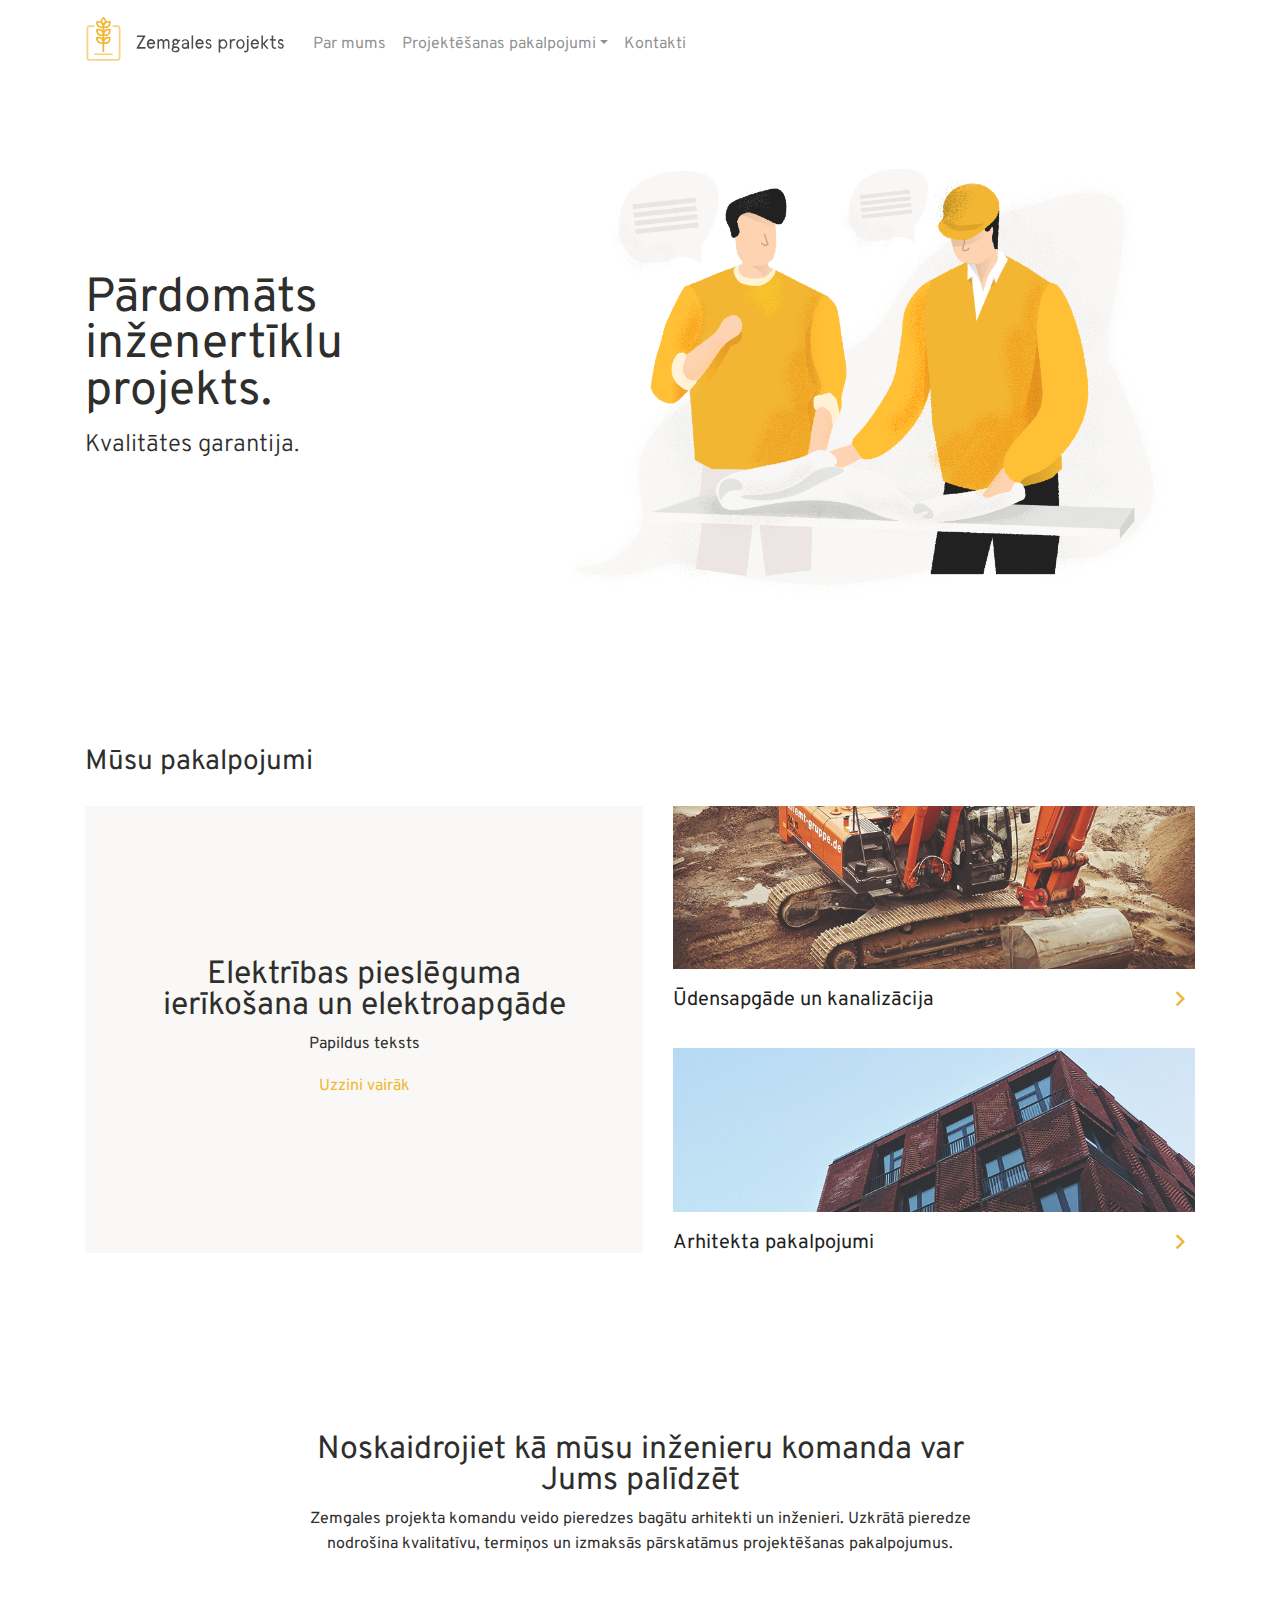
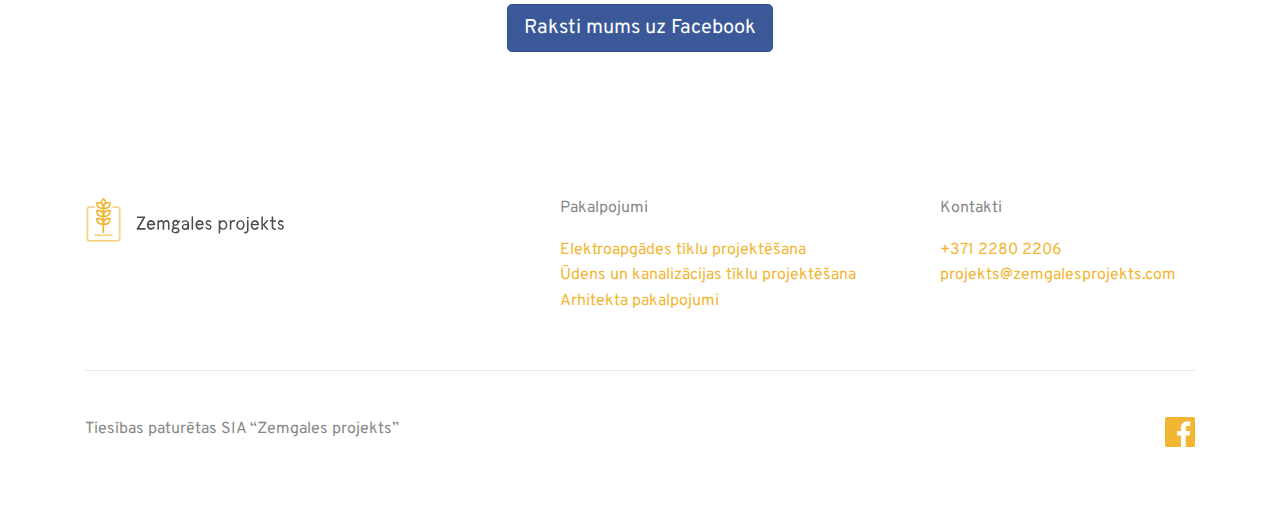
==== commit a26fb4fa: "v1" ====
--- a/docs/index.html
+++ b/docs/index.html
@@ -5,27 +5,95 @@
     <meta charset="utf-8">
     <meta name="viewport" content="width=device-width, initial-scale=1, shrink-to-fit=no">
 
+    <title>SIA Zemgales Projekts — Inženiertīklu projektēšana un arhitektūra</title>
+    <meta name="description" content="Projektēšanas birojs Jelgavā. Elektroapgādes projektēšana. Ūdens un kanalizācijas tīklu projektēšana. Sertificēta arhitekta pakalpojumi.">
+
+    <meta property="og:url" content="https://www.zemgalesprojekts.com">
+    <meta property="og:type" content="website">
+    <meta property="og:title" content="SIA Zemgales Projekts — Inženiertīklu projektēšana un arhitektūra">
+    <meta property="og:image" content="https://www.zemgalesprojekts.com/resursi/atteli/...">
+    <meta property="og:description" content="Projektēšanas birojs Jelgavā. Elektroapgādes projektēšana. Ūdens un kanalizācijas tīklu projektēšana. Sertificēta arhitekta pakalpojumi.">
+    <meta property="og:site_name" content="SIA Zemgales Projekts - Projektēšanas birojs">
+    <!-- End Facebook Open Graph -->
+
+    <meta name="robots" content="index,follow">
+
     <link rel="stylesheet" href="resursi/css/main-style.css">
     <!-- End of Bootstrap stylesheet -->
 
     <link href="https://fonts.googleapis.com/css?family=Overpass+Mono|Overpass:400,700&amp;subset=latin-ext" rel="stylesheet">
     <!-- End of Google fonts -->
 
-    <title>SIA Zemgales Projekts — Inženiertīklu projektēšana un arhitektūra</title>
-    <meta name="description" content="Projektēšanas birojs Jelgavā. Elektroapgādes projektēšana. Ūdens un kanalizācijas tīklu projektēšana. Sertificēta arhitekta pakalpojumi.">
-    <meta name="robots" content="index,follow">
+    <link rel="shortcut icon" href="assets/images/favicon.ico" type="image/x-icon">
+    <link rel="icon" href="assets/images/favicon.ico" type="image/x-icon">
 
 </head>
 
 <body>
-    <nav class="navbar navbar-expand-lg navbar-light bg-light">
-        <div class="container">
-            <a class="navbar-brand" href="#">
-            <img src="resursi/atteli/logotips-zemgales-projekts.svg" width="200" height="auto" alt="Zemgles projekts - inženiertīklu projektēšanas birojs">
-            </a>
+    <!-- Yandex.Metrika counter -->
+    <script type="text/javascript">
+        (function(d, w, c) {
+            (w[c] = w[c] || []).push(function() {
+                try {
+                    w.yaCounter47052858 = new Ya.Metrika({
+                        id: 47052858,
+                        clickmap: true,
+                        trackLinks: true,
+                        accurateTrackBounce: true,
+                        webvisor: true
+                    });
+                } catch (e) {}
+            });
+            var n = d.getElementsByTagName("script")[0],
+                s = d.createElement("script"),
+                f = function() {
+                    n.parentNode.insertBefore(s, n);
+                };
+            s.type = "text/javascript";
+            s.async = true;
+            s.src = "https://mc.yandex.ru/metrika/watch.js";
+            if (w.opera == "[object Opera]") {
+                d.addEventListener("DOMContentLoaded", f, false);
+            } else {
+                f();
+            }
+        })(document, window, "yandex_metrika_callbacks");
+
+    </script> <noscript><div><img src="https://mc.yandex.ru/watch/47052858" style="position:absolute; left:-9999px;" alt="" /></div></noscript>
+    <!-- /Yandex.Metrika counter -->
+    <nav class="navbar navbar-expand-lg navbar-light bg-white">
+        <div class="container">
+            <a class="navbar-brand" href="index.html">
+        <img src="resursi/atteli/logotips-zemgales-projekts.svg" width="200" height="auto" alt="Zemgles projekts - inženiertīklu projektēšanas birojs">
+        </a>
+            <button class="navbar-toggler" type="button" data-toggle="collapse" data-target="#navbarNavDropdown" aria-controls="navbarNavDropdown" aria-expanded="false" aria-label="Toggle navigation">
+        <span class="navbar-toggler-icon"></span>
+           </button>
+            <div class="collapse navbar-collapse pt-md-2" id="navbarNavDropdown">
+                <ul class="navbar-nav">
+                    <li class="nav-item">
+                        <a class="nav-link" href="par-uznemumu.html">Par mums</a>
+                    </li>
+                    <li class="nav-item dropdown">
+                        <a class="nav-link dropdown-toggle" href="#" id="navbarDropdownMenuLink" data-toggle="dropdown" aria-haspopup="true" aria-expanded="false">Projektēšanas pakalpojumi</a>
+                        <div class="dropdown-menu" aria-labelledby="navbarDropdownMenuLink">
+                            <a class="dropdown-item" href="pakalpojumi/elektroapgades-projektesana.html">Elektroapgāde</a>
+                            <a class="dropdown-item" href="pakalpojumi/udensapgade-kanalizacija-projektesana.html">Ūdensapgāde un kanalizācija</a>
+                            <a class="dropdown-item" href="pakalpojumi/arhitekta-pakalpojumi.html">Arhitekta pakalpojumi</a>
+                        </div>
+                    </li>
+                    <li class="nav-item">
+                        <a class="nav-link" href="kontakti.html">Kontakti</a>
+                    </li>
+                    <li class="nav-item d-md-none d-sm-block d-xs-block">
+                        <label class="nav-label">Sazinies ar mums zvanot</label><br>
+                        <a href="#" class="lead">+371 2280 2206</a>
+                    </li>
+                </ul>
+            </div>
         </div>
     </nav>
-    <!-- Desktop navigation -->
+    <!-- Mājaslapas navigācija -->
     <section class="hero">
         <div class="container">
             <div class="row align-items-center">
@@ -48,38 +116,34 @@
                             Elektrības pieslēguma ierīkošana un elektroapgāde
                         </h4>
                         <p>Papildus teksts</p>
-                        <a href="">Uzzini vairāk</a>
+                        <a href="pakalpojumi/elektroapgades-projektesana.html">Uzzini vairāk</a>
                     </div>
                 </div>
                 <div class="d-inline-flex flex-column ml-lg-4">
-                    <div class="">
-                        <figure class="figure">
-                            <img src="resursi/atteli/zp-udens-kanalizacija-mazs.jpg" class="figure-img img-fluid pb-1" alt="Ūdensapgāde un kanalizācija">
-                            <a href="" class="text-dark">
-                                <p class="service-title">Ūdensapgāde un kanalizācija
-                                    <span class="float-right align-top">
+                    <figure class="figure">
+                        <img src="resursi/atteli/zp-udens-kanalizacija-mazs.jpg" class="figure-img img-fluid pb-1" alt="Ūdensapgāde un kanalizācija">
+                        <a href="pakalpojumi/udensapgade-kanalizacija-projektesana.html" class="text-dark">
+                            <p class="service-title">Ūdensapgāde un kanalizācija
+                                <span class="float-right align-top">
                                     <svg width="30" height="30" version="1.1" baseprofile="tiny" id="arrow-icon" xmlns="http://www.w3.org/2000/svg" xmlns:xlink="http://www.w3.org/1999/xlink" x="0px" y="0px" viewbox="0 0 24 24" xml:space="preserve">
                                     <path fill="#F2B632" d="M8.6,16.3l4.6-4.6L8.6,7.2L10,5.8l6,6l-6,6L8.6,16.3z"/>
                                     </svg>
                                 </span>
-                                </p>
-                            </a>
-                        </figure>
-                    </div>
-                    <div class="">
-                        <figure class="figure">
-                            <img src="resursi/atteli/zp-arhitekta-pakalpojumi-mazs.jpg" class="figure-img img-fluid pb-1" alt="Arhitekta pakalpojumi">
-                            <a href="" class="text-dark">
-                                <p class="service-title">Arhitekta pakalpojumi
-                                    <span class="float-right align-top">
+                            </p>
+                        </a>
+                    </figure>
+                    <figure class="figure">
+                        <img src="resursi/atteli/zp-arhitekta-pakalpojumi-mazs.jpg" class="figure-img img-fluid pb-1" alt="Arhitekta pakalpojumi">
+                        <a href="pakalpojumi/arhitekta-pakalpojumi.html" class="text-dark">
+                            <p class="service-title">Arhitekta pakalpojumi
+                                <span class="float-right align-top">
                                     <svg width="30" height="30" version="1.1" baseprofile="tiny" id="arrow-icon-2" xmlns="http://www.w3.org/2000/svg" xmlns:xlink="http://www.w3.org/1999/xlink" x="0px" y="0px" viewbox="0 0 24 24" xml:space="preserve">
                                     <path fill="#F2B632" d="M8.6,16.3l4.6-4.6L8.6,7.2L10,5.8l6,6l-6,6L8.6,16.3z"/>
                                     </svg>
                                 </span>
-                                </p>
-                            </a>
-                        </figure>
-                    </div>
+                            </p>
+                        </a>
+                    </figure>
                 </div>
             </div>
         </div>
@@ -91,7 +155,7 @@
                 <div class="col-12 col-md-8 text-center">
                     <h4>Noskaidrojiet kā mūsu inženieru komanda var Jums palīdzēt</h4>
                     <p>Zemgales projekta komandu veido pieredzes bagātu arhitekti un inženieri. Uzkrātā pieredze nodrošina kvalitatīvu, termiņos un izmaksās pārskatāmus projektēšanas pakalpojumus.</p>
-                    <a href="https://www.facebook.com/zemgalesprojekts/" class="btn btn-facebook btn-lg mt-md-4" role="button">Sazinies ar mums Facebook</a>
+                    <a href="https://www.facebook.com/zemgalesprojekts/" class="btn btn-facebook btn-lg mt-md-4" role="button">Raksti mums uz Facebook</a>
                 </div>
             </div>
         </div>
@@ -105,14 +169,14 @@
                 </div>
                 <div class="col-12 col-lg-4 pb-2">
                     <p class="text-secondary">Pakalpojumi</p>
-                    <a href="">Elektroapgādes tīklu projektēšana</a><br>
-                    <a href="">Ūdens un kanalizācijas tīklu projektēšana</a><br>
-                    <a href="">Arhitekta pakalpojumi</a>
+                    <a href="pakalpojumi/elektroapgades-projektesana.html">Elektroapgādes tīklu projektēšana</a><br>
+                    <a href="pakalpojumi/udensapgade-kanalizacija-projektesana.html">Ūdens un kanalizācijas tīklu projektēšana</a><br>
+                    <a href="pakalpojumi/arhitekta-pakalpojumi.html">Arhitekta pakalpojumi</a>
                 </div>
                 <div class="col-12 col-lg-3 pb-2">
                     <p class="text-secondary">Kontakti</p>
-                    <a href="">+371 2280 2206</a><br>
-                    <a href="">projekts@zemgalesprojekts.com</a>
+                    <a href="tel:+37122802206">+371 2280 2206</a><br>
+                    <a href="mailto:projekts@zemgalesprojekts.com">projekts@zemgalesprojekts.com</a>
                 </div>
             </div>
             <hr>
@@ -121,13 +185,17 @@
                     <p class="text-secondary">Tiesības paturētas SIA “Zemgales projekts”</p>
                 </div>
                 <div class="col-2 text-right">
-                    <a href="">
+                    <a href="https://www.facebook.com/zemgalesprojekts/">
                     <img src="resursi/atteli/facebook.svg" class="text-primary" width="30" alt="Zemgales Projekts Facebook lapa">
                     </a>
                 </div>
             </div>
         </div>
     </footer>
+    <!-- Footera bloka beigas -->
+    <script src="https://code.jquery.com/jquery-3.2.1.slim.min.js" integrity="sha384-KJ3o2DKtIkvYIK3UENzmM7KCkRr/rE9/Qpg6aAZGJwFDMVNA/GpGFF93hXpG5KkN" crossorigin="anonymous"></script>
+    <script src="https://cdnjs.cloudflare.com/ajax/libs/popper.js/1.12.3/umd/popper.min.js" integrity="sha384-vFJXuSJphROIrBnz7yo7oB41mKfc8JzQZiCq4NCceLEaO4IHwicKwpJf9c9IpFgh" crossorigin="anonymous"></script>
+    <script src="https://maxcdn.bootstrapcdn.com/bootstrap/4.0.0-beta.2/js/bootstrap.min.js" integrity="sha384-alpBpkh1PFOepccYVYDB4do5UnbKysX5WZXm3XxPqe5iKTfUKjNkCk9SaVuEZflJ" crossorigin="anonymous"></script>
 </body>
 
 </html>
--- a/docs/resursi/css/main-style.css
+++ b/docs/resursi/css/main-style.css
@@ -383,17 +383,17 @@
 
 h1,
 .h1 {
-    font-size: 3.525rem;
+    font-size: 3rem;
 }
 
 h2,
 .h2 {
-    font-size: 3.125rem;
+    font-size: 2.825rem;
 }
 
 h3,
 .h3 {
-    font-size: 2.75rem;
+    font-size: 2.45rem;
 }
 
 h4,
@@ -2702,7 +2702,7 @@
 .btn-facebook:focus,
 .btn-facebook.focus {
     -webkit-box-shadow: 0 0 0 3px rgba(59, 89, 152, 0.65);
-            box-shadow: 0 0 0 3px rgba(59, 89, 152, 0.65);
+    box-shadow: 0 0 0 3px rgba(59, 89, 152, 0.65);
 }
 
 .btn-outline-light {
@@ -8991,6 +8991,32 @@
     padding-bottom: 8vh
 }
 
+@media screen and (max-width: 768px) {
+    .services,
+    .hero,
+    .cta {
+        padding-top: 4vh;
+        padding-bottom: 4vh
+    }
+}
+
+ul.our-services {
+    list-style-type: none;
+}
+
+
+.our-services li:before {
+    content: "";
+    margin-right: 20px;
+    margin-left: -30px;
+    display: inline-block;
+    width: 10px;
+    height: 10px;
+    background-color: #f2b632;
+    border-radius: 50%;
+    margin-bottom: 2px;
+}
+
 .service-box {
     background-color: #f9f8f6
 }
@@ -9001,7 +9027,7 @@
 
 @media screen and (max-width: 768px) {
     .service-box--text {
-        max-width: 6.625rem 3rem
+        padding: 6.625rem 3rem
     }
 }
 
@@ -9023,6 +9049,11 @@
     transition: 200ms ease
 }
 
+.nav-label {
+    font-size: 16px;
+    margin-top: 15px;
+    margin-bottom: 0px;
+}
 
 @media print {
     *,
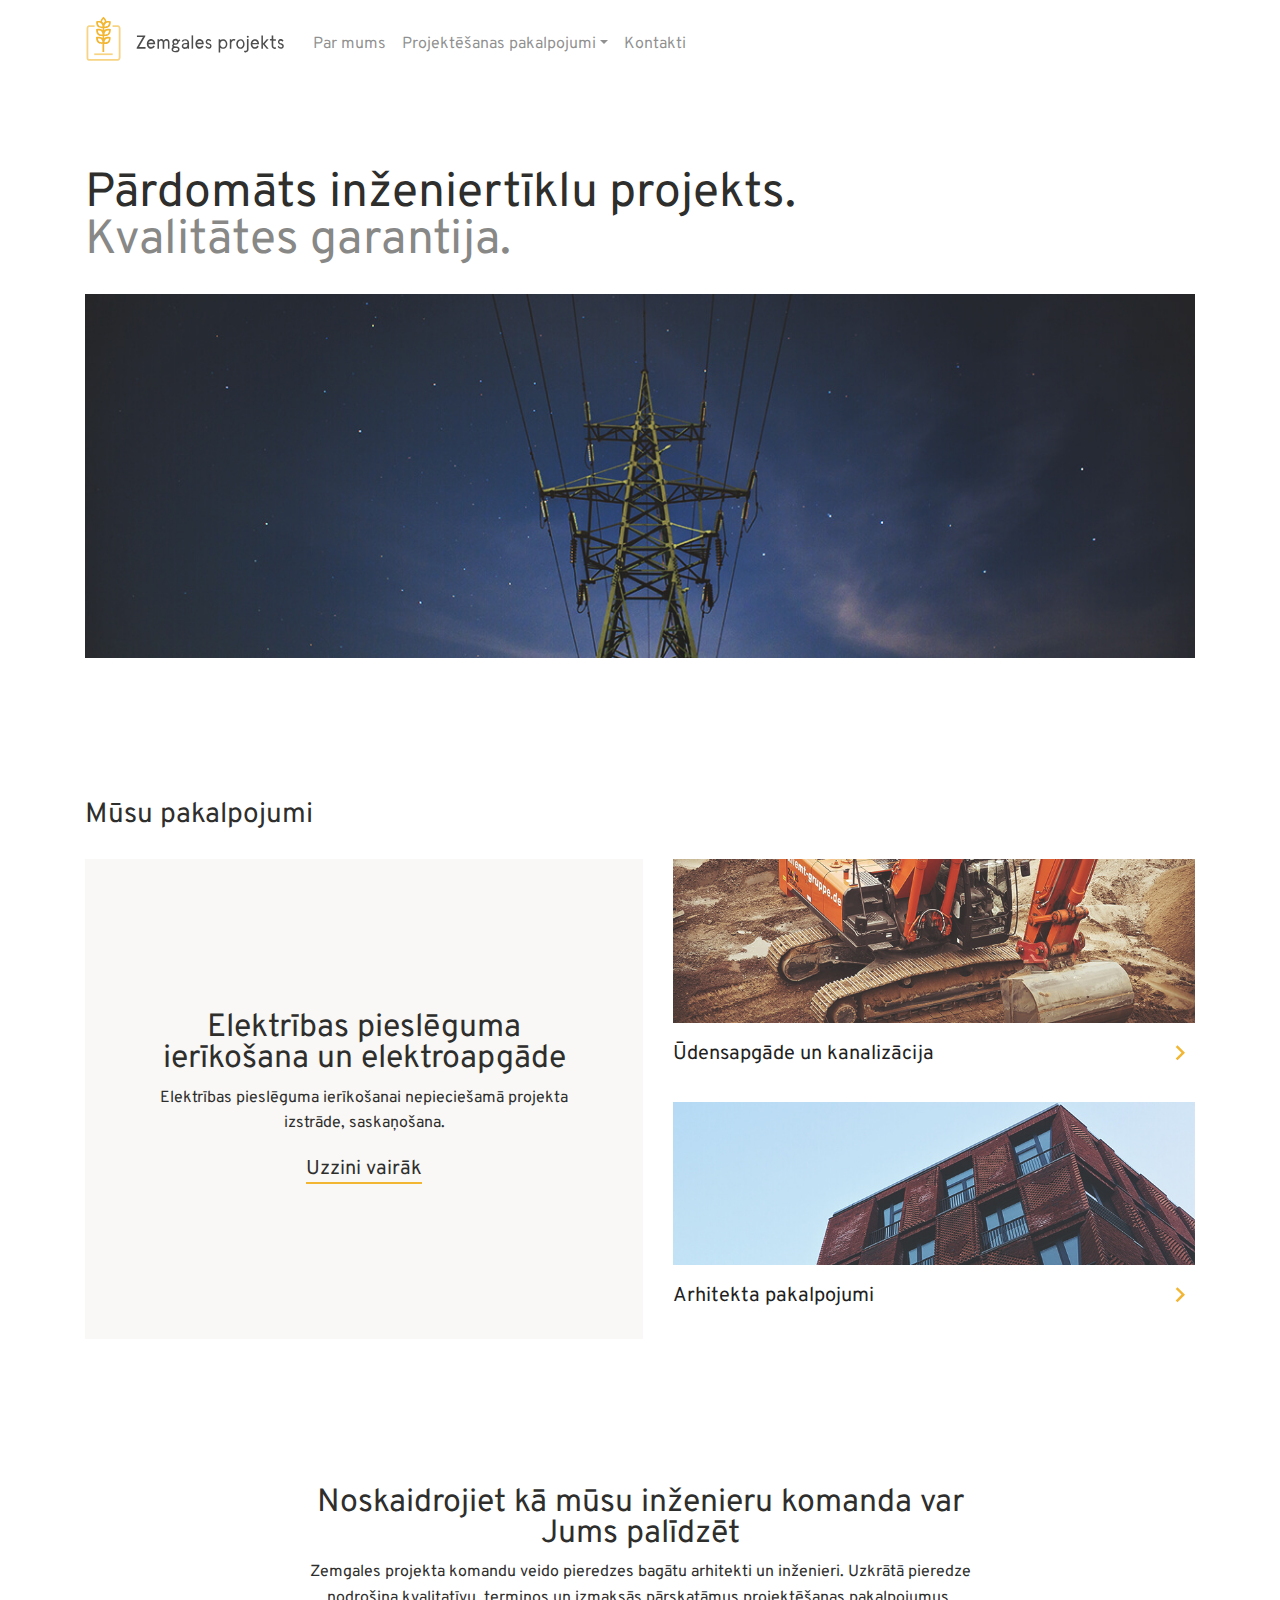
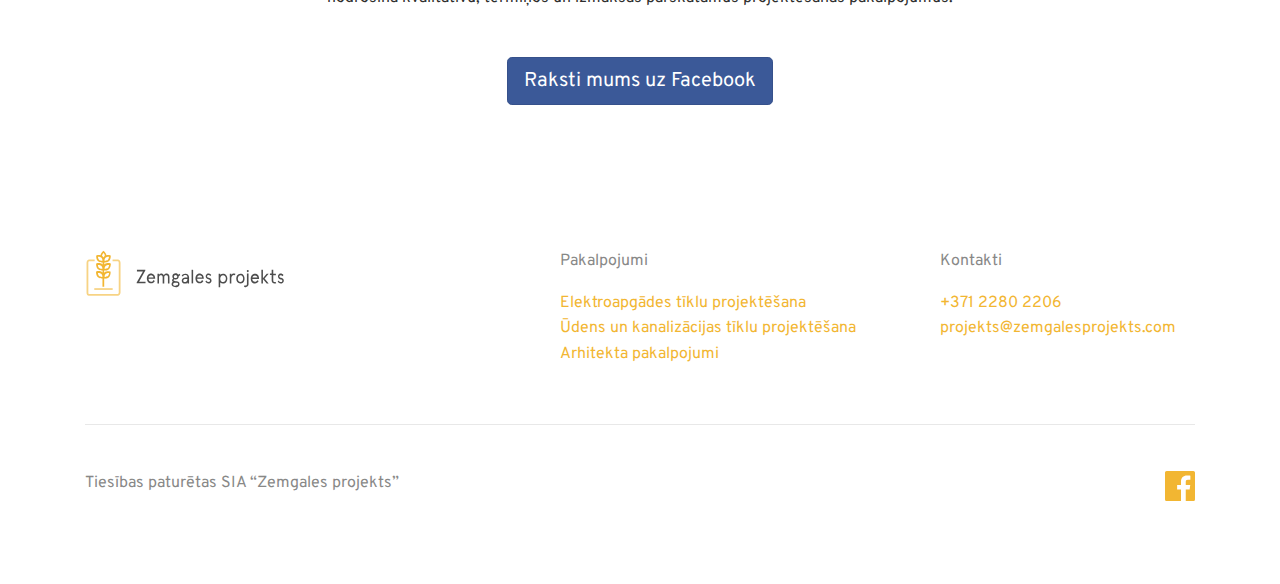
==== commit 8c217edd: "5" ====
--- a/docs/index.html
+++ b/docs/index.html
@@ -11,22 +11,15 @@
     <meta property="og:url" content="https://www.zemgalesprojekts.com">
     <meta property="og:type" content="website">
     <meta property="og:title" content="SIA Zemgales Projekts — Inženiertīklu projektēšana un arhitektūra">
-    <meta property="og:image" content="https://www.zemgalesprojekts.com/resursi/atteli/...">
+    <meta property="og:image" content="https://www.zemgalesprojekts.com/resursi/atteli/zp-1200x630.png">
     <meta property="og:description" content="Projektēšanas birojs Jelgavā. Elektroapgādes projektēšana. Ūdens un kanalizācijas tīklu projektēšana. Sertificēta arhitekta pakalpojumi.">
     <meta property="og:site_name" content="SIA Zemgales Projekts - Projektēšanas birojs">
-    <!-- End Facebook Open Graph -->
-
+  
     <meta name="robots" content="index,follow">
-
     <link rel="stylesheet" href="resursi/css/main-style.css">
-    <!-- End of Bootstrap stylesheet -->
-
     <link href="https://fonts.googleapis.com/css?family=Overpass+Mono|Overpass:400,700&amp;subset=latin-ext" rel="stylesheet">
-    <!-- End of Google fonts -->
-
-    <link rel="shortcut icon" href="assets/images/favicon.ico" type="image/x-icon">
-    <link rel="icon" href="assets/images/favicon.ico" type="image/x-icon">
-
+    <link rel="shortcut icon" href="resursi/atteli/favicon.ico" type="image/x-icon">
+    <link rel="icon" href="resursi/atteli/favicon.ico" type="image/x-icon">
 </head>
 
 <body>
@@ -97,11 +90,12 @@
     <section class="hero">
         <div class="container">
             <div class="row align-items-center">
-                <div class="col-12 col-md-5">
-                    <h1>Pārdomāts inženertīklu projekts.</h1>
-                    <p class="lead">Kvalitātes garantija.</p>
+                <div class="col-12 col-md-8 pt-3 pb-3">
+                    <h1>Pārdomāts inženiertīklu projekts. <span class="text-secondary">Kvalitātes garantija.</span></h1>
                 </div>
-                <div class="col-12 col-md-7"><img src="resursi/atteli/Zemgales-projekts-projektesanas-birojs.png" class="img-fluid" alt=""></div>
+                <div class="col-12">
+            <img src="resursi/atteli/zp-elektribas-piesleguma-projektesana-index.jpg" class="img-fluid slide-in-fwd-center" alt="Elektrības pieslēguma projektēšana">
+                </div>
             </div>
         </div>
     </section>
@@ -115,8 +109,8 @@
                         <h4>
                             Elektrības pieslēguma ierīkošana un elektroapgāde
                         </h4>
-                        <p>Papildus teksts</p>
-                        <a href="pakalpojumi/elektroapgades-projektesana.html">Uzzini vairāk</a>
+                        <p>Elektrības pieslēguma ierīkošanai nepieciešamā projekta izstrāde, saskaņošana. </p>
+                        <a class="link-big" href="pakalpojumi/elektroapgades-projektesana.html">Uzzini vairāk</a>
                     </div>
                 </div>
                 <div class="d-inline-flex flex-column ml-lg-4">
--- a/docs/resursi/css/main-style.css
+++ b/docs/resursi/css/main-style.css
@@ -9004,6 +9004,22 @@
     list-style-type: none;
 }
 
+.link-big {
+    border-bottom: 2px solid #f2b632;
+    color: #2e2e2d;
+    font-size: 20px;
+    -webkit-transition: 200ms ease;
+    -o-transition: 200ms ease;
+    transition: 200ms ease;
+}
+
+.link-big:hover {
+    text-decoration: none;
+    border-bottom: none;
+    -webkit-transition: 200ms ease;
+    -o-transition: 200ms ease;
+    transition: 200ms ease;
+}
 
 .our-services li:before {
     content: "";
@@ -9055,6 +9071,75 @@
     margin-bottom: 0px;
 }
 
+.scale-up-bottom {
+    -webkit-animation: scale-up-bottom 0.6s cubic-bezier(0.390, 0.575, 0.565, 1.000) 0.2s both;
+    animation: scale-up-bottom 0.6s cubic-bezier(0.390, 0.575, 0.565, 1.000) 0.2s both;
+}
+
+@-webkit-keyframes scale-up-bottom {
+    0% {
+        -webkit-transform: scale(0.5);
+        transform: scale(0.5);
+        -webkit-transform-origin: 50% 100%;
+        transform-origin: 50% 100%;
+    }
+    100% {
+        -webkit-transform: scale(1);
+        transform: scale(1);
+        -webkit-transform-origin: 50% 100%;
+        transform-origin: 50% 100%;
+    }
+}
+
+@keyframes scale-up-bottom {
+    0% {
+        -webkit-transform: scale(0.5);
+        transform: scale(0.5);
+        -webkit-transform-origin: 50% 100%;
+        transform-origin: 50% 100%;
+    }
+    100% {
+        -webkit-transform: scale(1);
+        transform: scale(1);
+        -webkit-transform-origin: 50% 100%;
+        transform-origin: 50% 100%;
+    }
+}
+
+.slide-in-fwd-center {
+    -webkit-animation: slide-in-fwd-center 0.4s cubic-bezier(0.250, 0.460, 0.450, 0.940) 0.4s both;
+    animation: slide-in-fwd-center 0.4s cubic-bezier(0.250, 0.460, 0.450, 0.940) 0.4s both;
+}
+
+@-webkit-keyframes slide-in-fwd-center {
+    0% {
+        -webkit-transform: translateZ(-1400px);
+        transform: translateZ(-1400px);
+        opacity: 0;
+    }
+    100% {
+        -webkit-transform: translateZ(0);
+        transform: translateZ(0);
+        opacity: 1;
+    }
+}
+
+@keyframes slide-in-fwd-center {
+    0% {
+        -webkit-transform: translateZ(-1400px);
+        transform: translateZ(-1400px);
+        opacity: 0;
+    }
+    100% {
+        -webkit-transform: translateZ(0);
+        transform: translateZ(0);
+        opacity: 1;
+    }
+}
+
+.contact-info {}
+
+
 @media print {
     *,
     *::before,
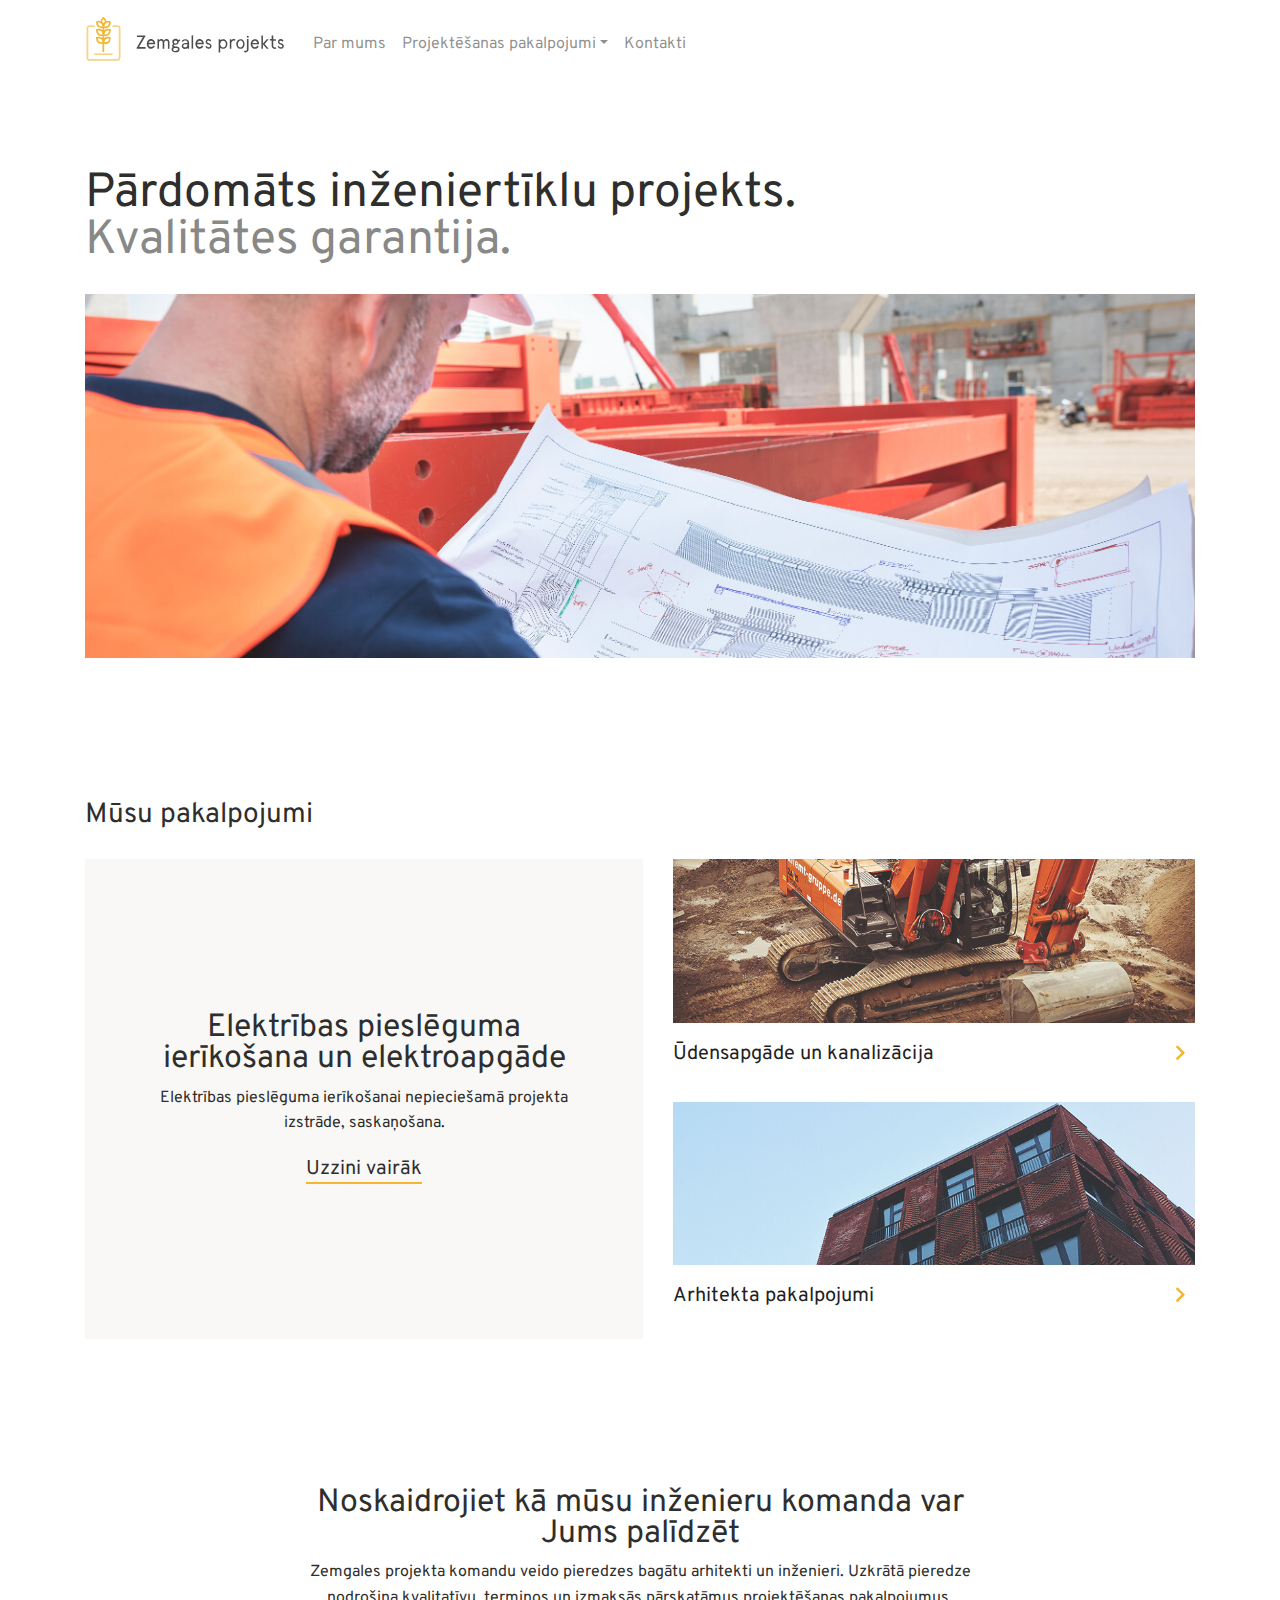
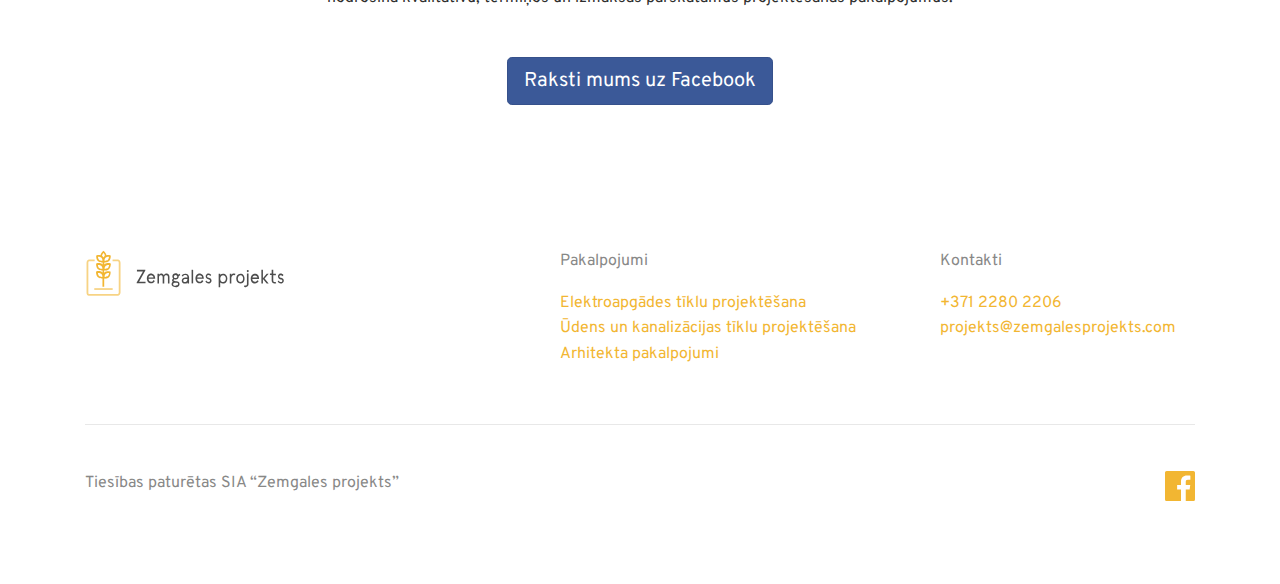
==== commit 2b638bc2: "v1" ====
--- a/docs/index.html
+++ b/docs/index.html
@@ -16,6 +16,8 @@
     <meta property="og:site_name" content="SIA Zemgales Projekts - Projektēšanas birojs">
   
     <meta name="robots" content="index,follow">
+    <link rel="canonical" href="https://www.zemgalesprojekts.com">
+    
     <link rel="stylesheet" href="resursi/css/main-style.css">
     <link href="https://fonts.googleapis.com/css?family=Overpass+Mono|Overpass:400,700&amp;subset=latin-ext" rel="stylesheet">
     <link rel="shortcut icon" href="resursi/atteli/favicon.ico" type="image/x-icon">
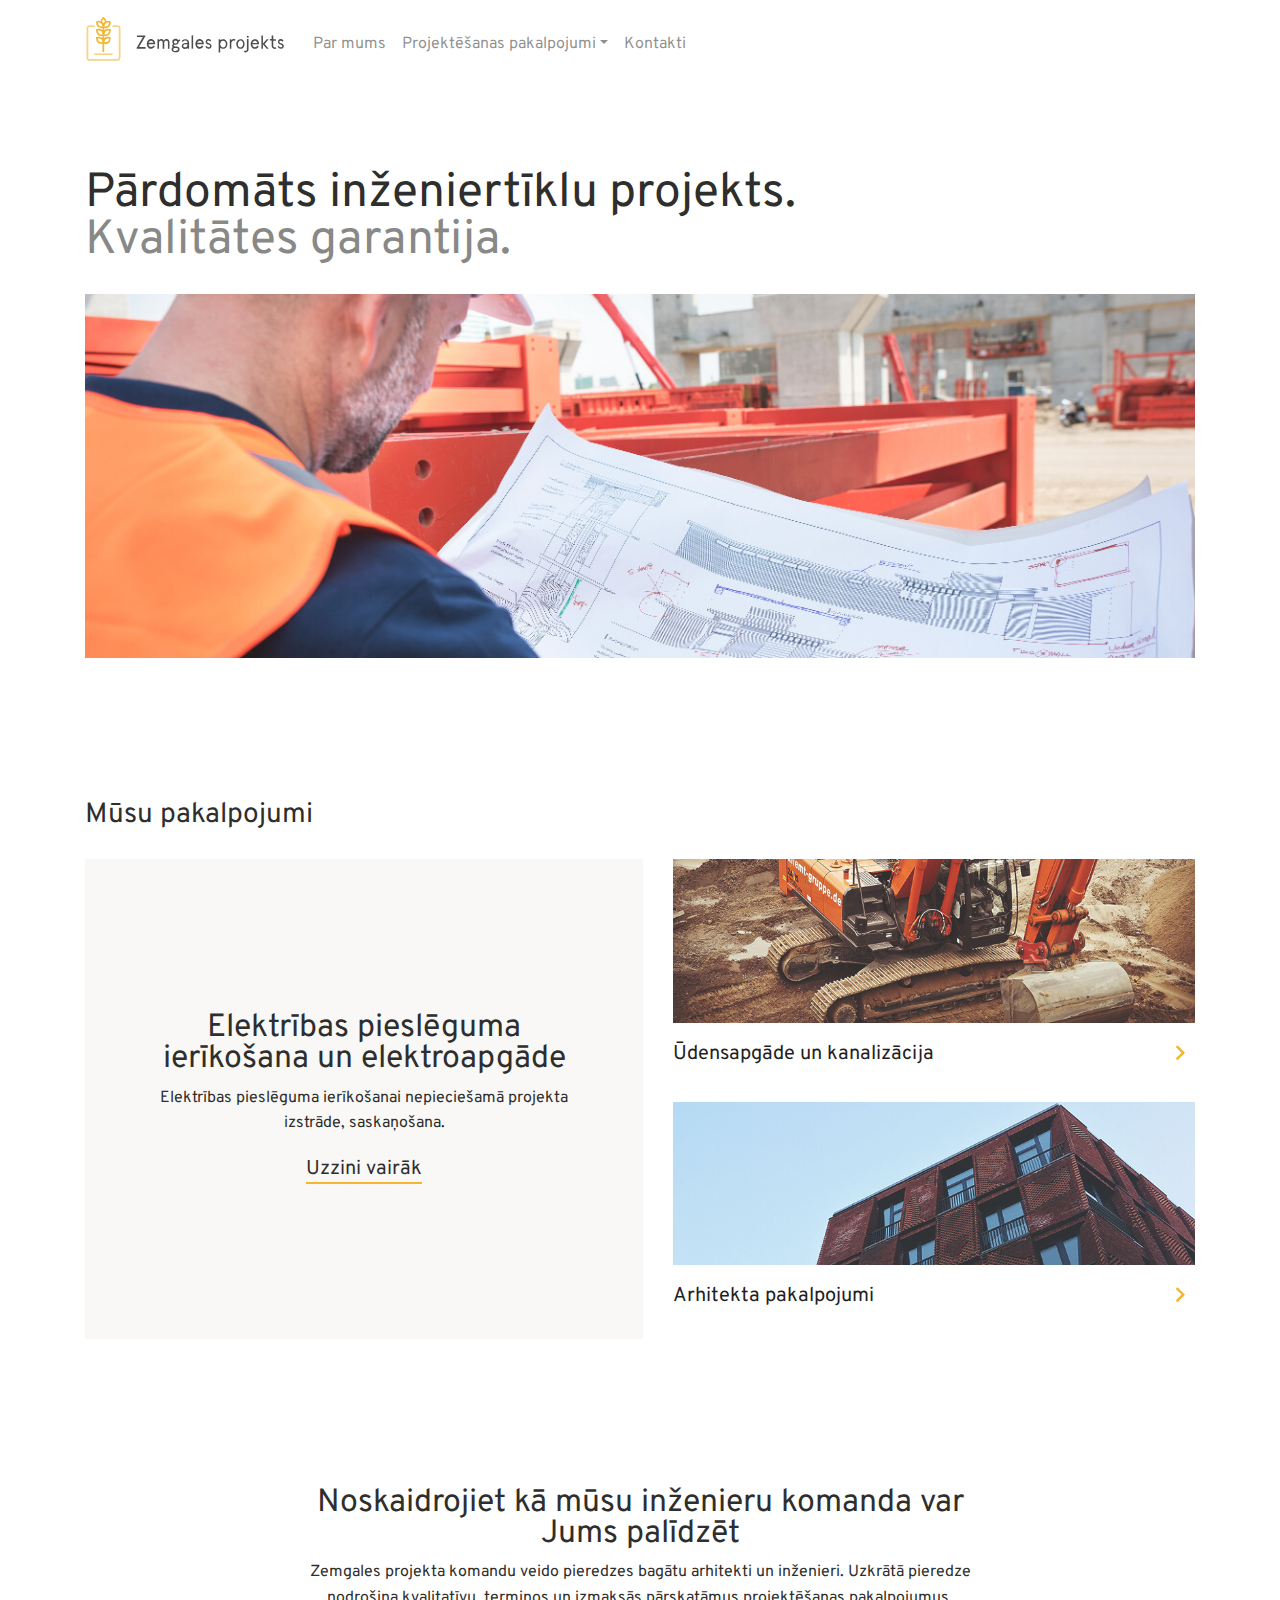
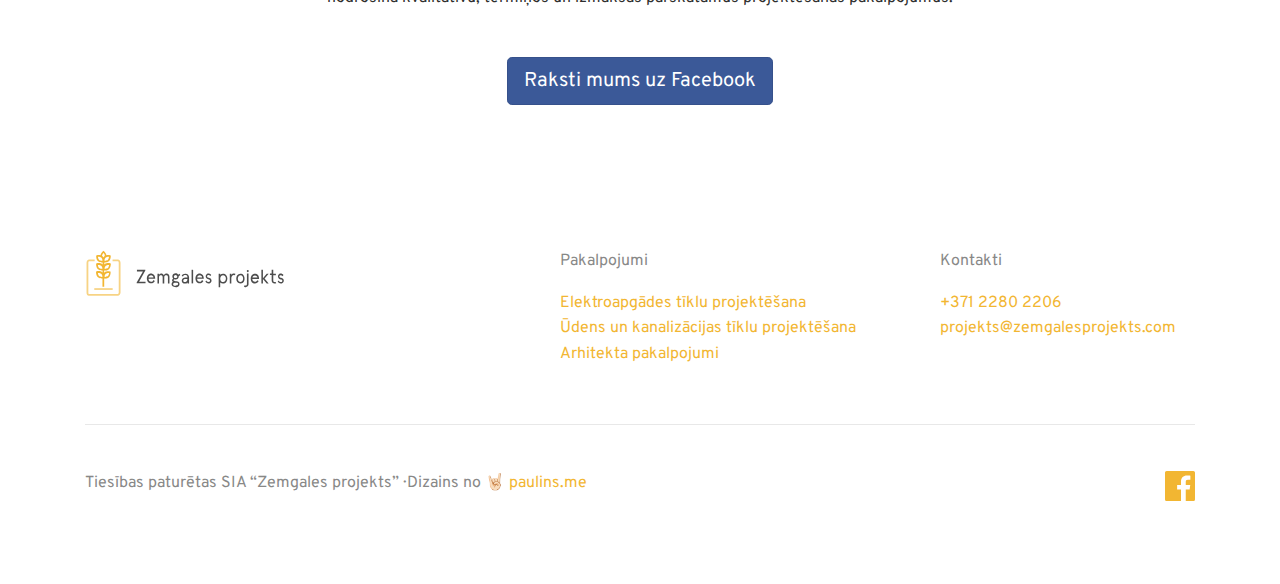
==== commit 8aac9686: "linku pievienošana" ====
--- a/docs/index.html
+++ b/docs/index.html
@@ -178,7 +178,7 @@
             <hr>
             <div class="row pt-4">
                 <div class="col-10">
-                    <p class="text-secondary">Tiesības paturētas SIA “Zemgales projekts”</p>
+                    <p class="text-secondary">Tiesības paturētas SIA “Zemgales projekts” · Dizains no 🤘🏻 <a href="https://paulins.me/" target="_blank">paulins.me</a></p>
                 </div>
                 <div class="col-2 text-right">
                     <a href="https://www.facebook.com/zemgalesprojekts/">
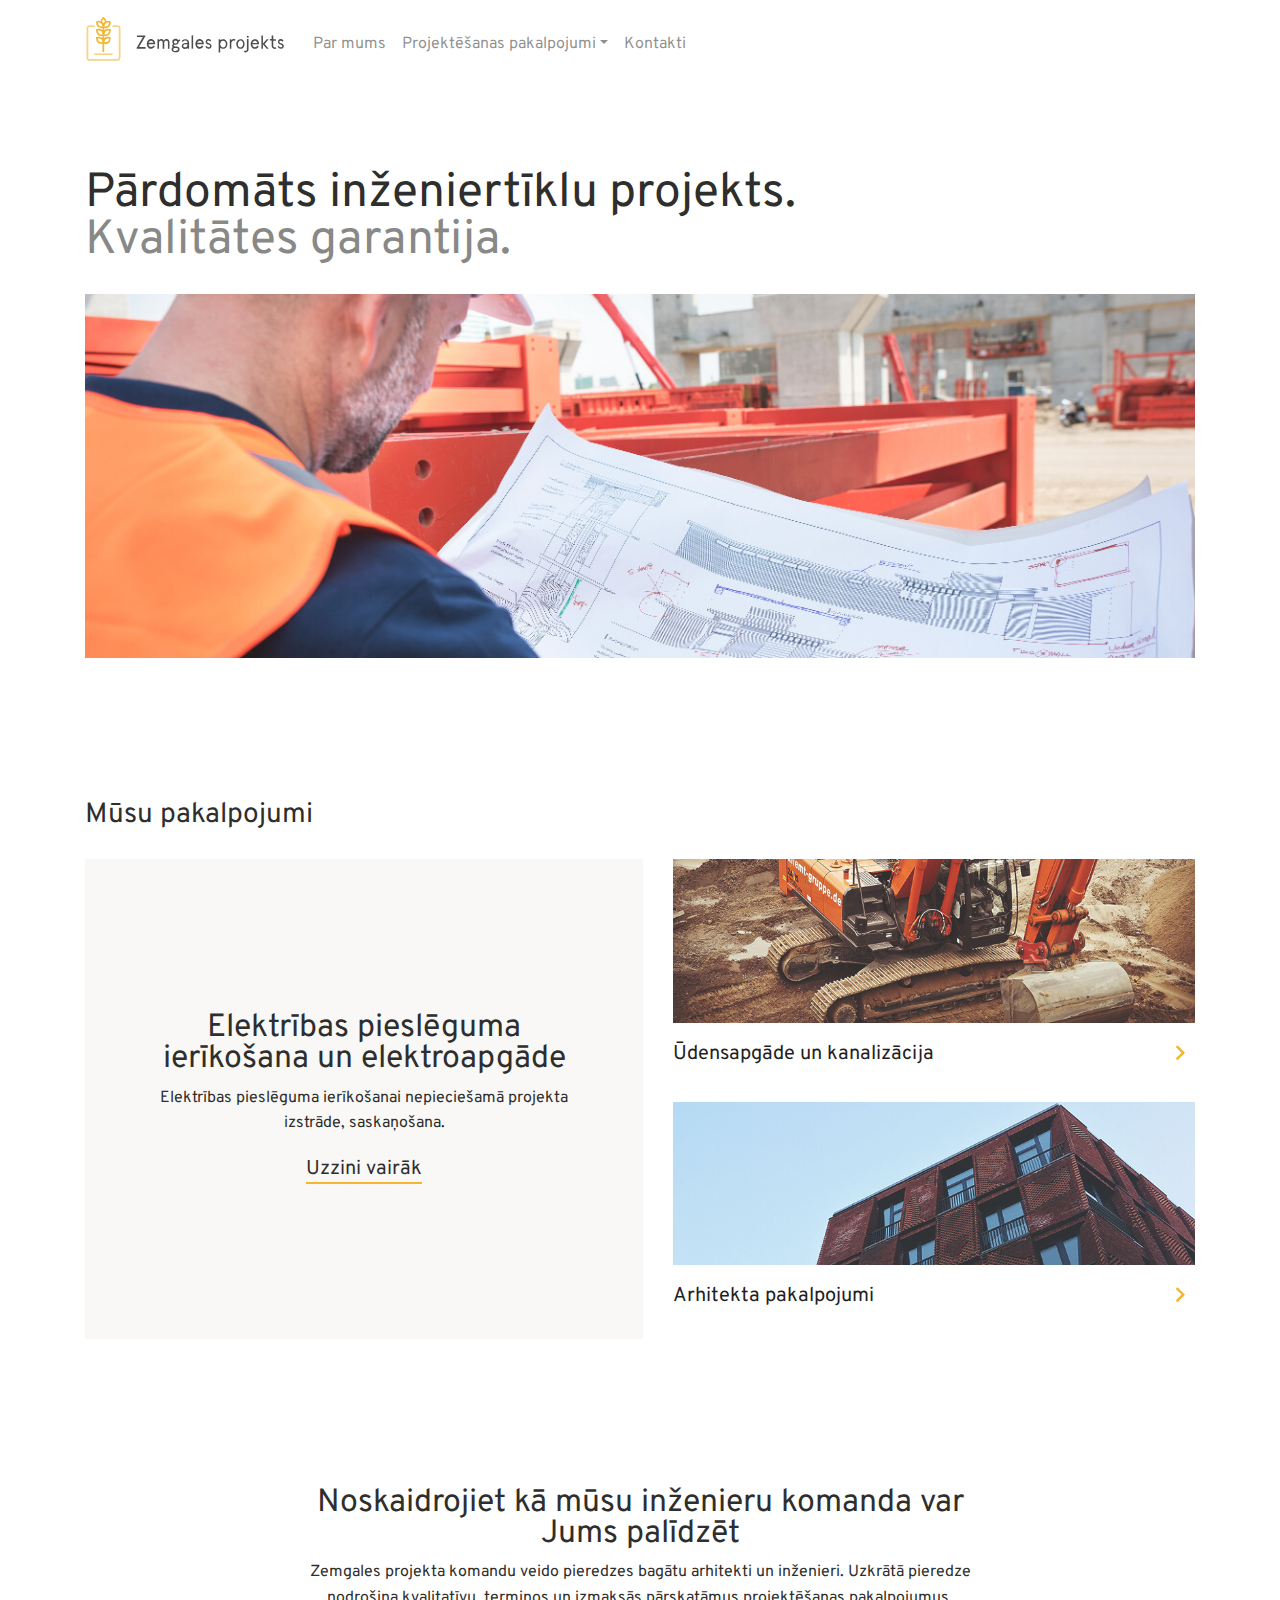
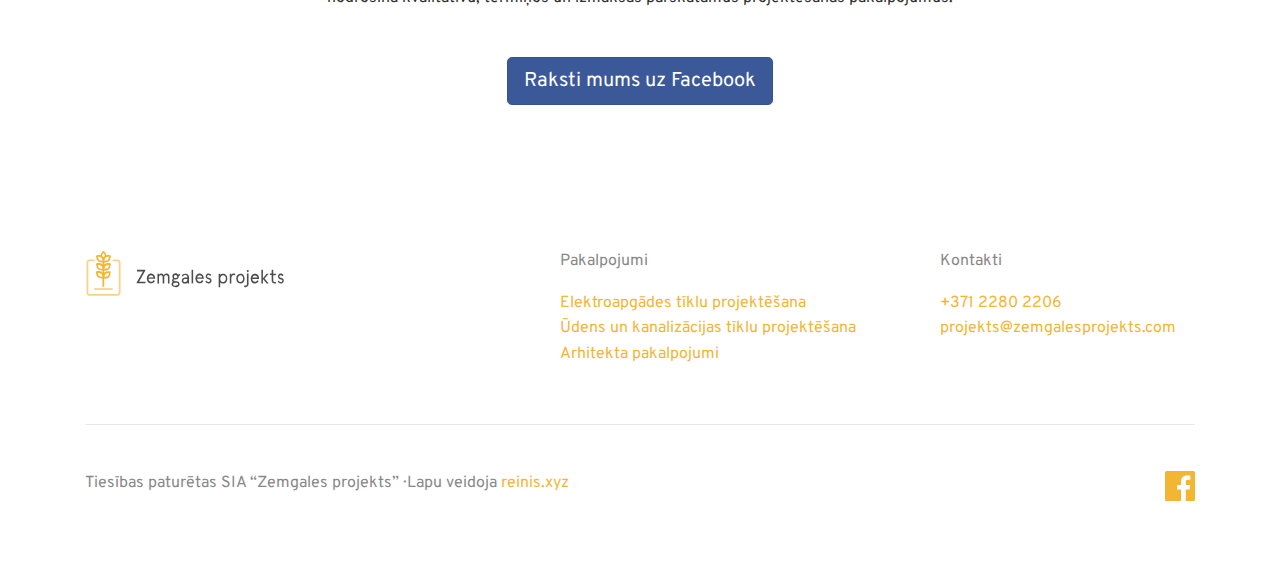
==== commit 29fc24ca: "Update index.html" ====
--- a/docs/index.html
+++ b/docs/index.html
@@ -178,7 +178,7 @@
             <hr>
             <div class="row pt-4">
                 <div class="col-10">
-                    <p class="text-secondary">Tiesības paturētas SIA “Zemgales projekts” · Dizains no 🤘🏻 <a href="https://paulins.me/" target="_blank">paulins.me</a></p>
+                    <p class="text-secondary">Tiesības paturētas SIA “Zemgales projekts” · Lapu veidoja <a href="https://reinis.xyz/" target="_blank">reinis.xyz</a></p>
                 </div>
                 <div class="col-2 text-right">
                     <a href="https://www.facebook.com/zemgalesprojekts/">
